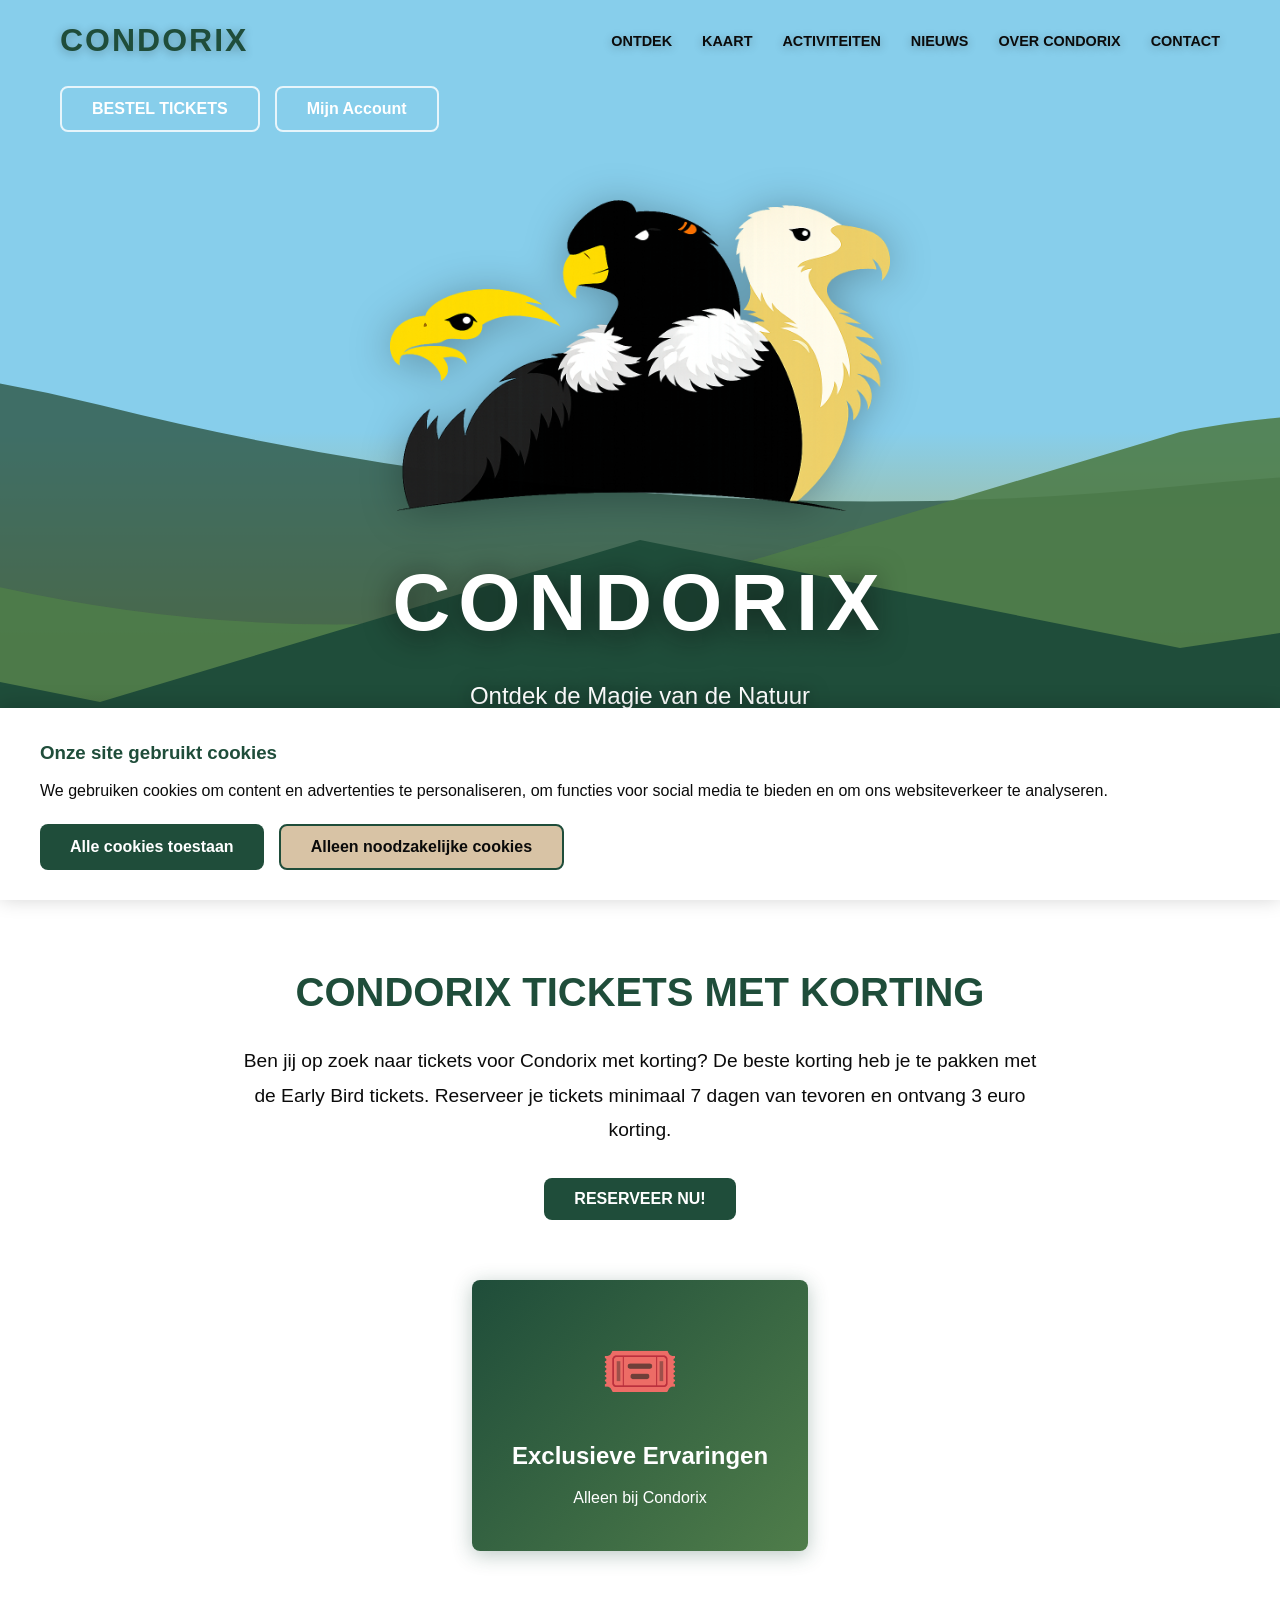
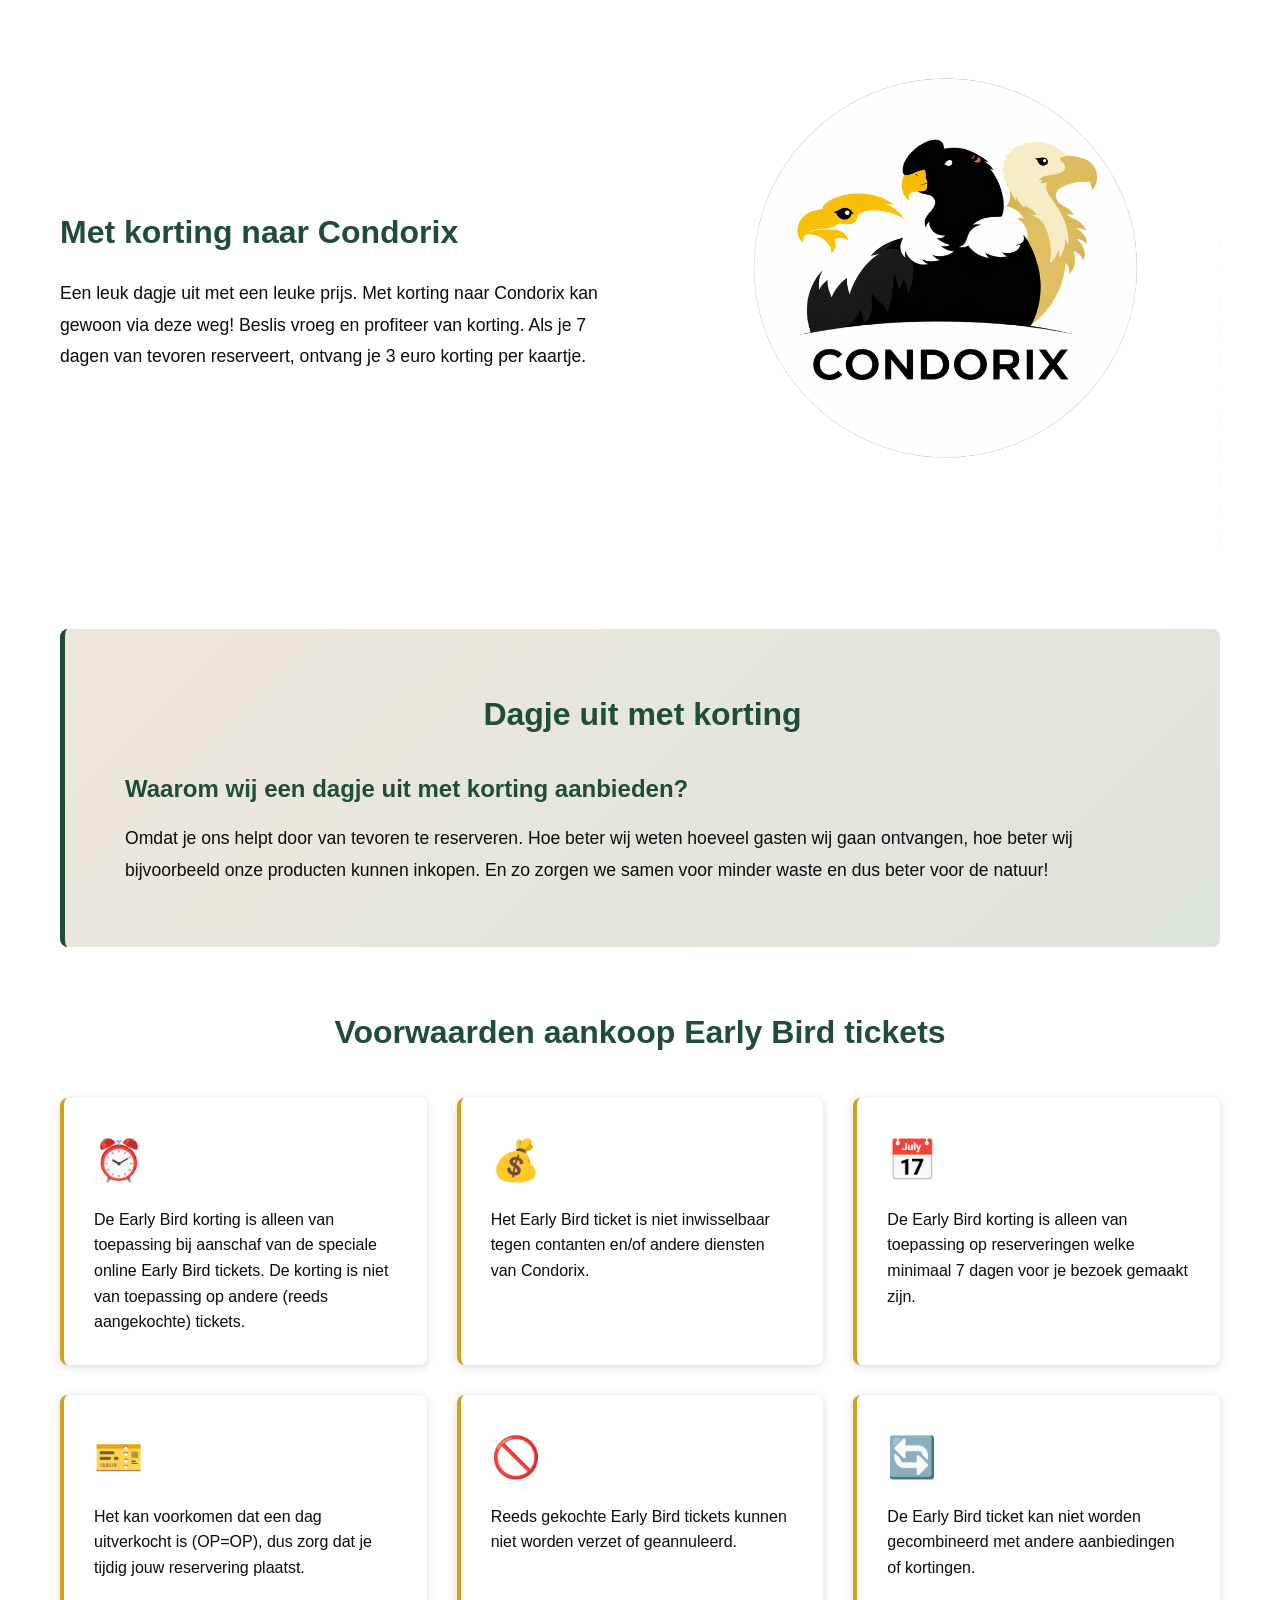
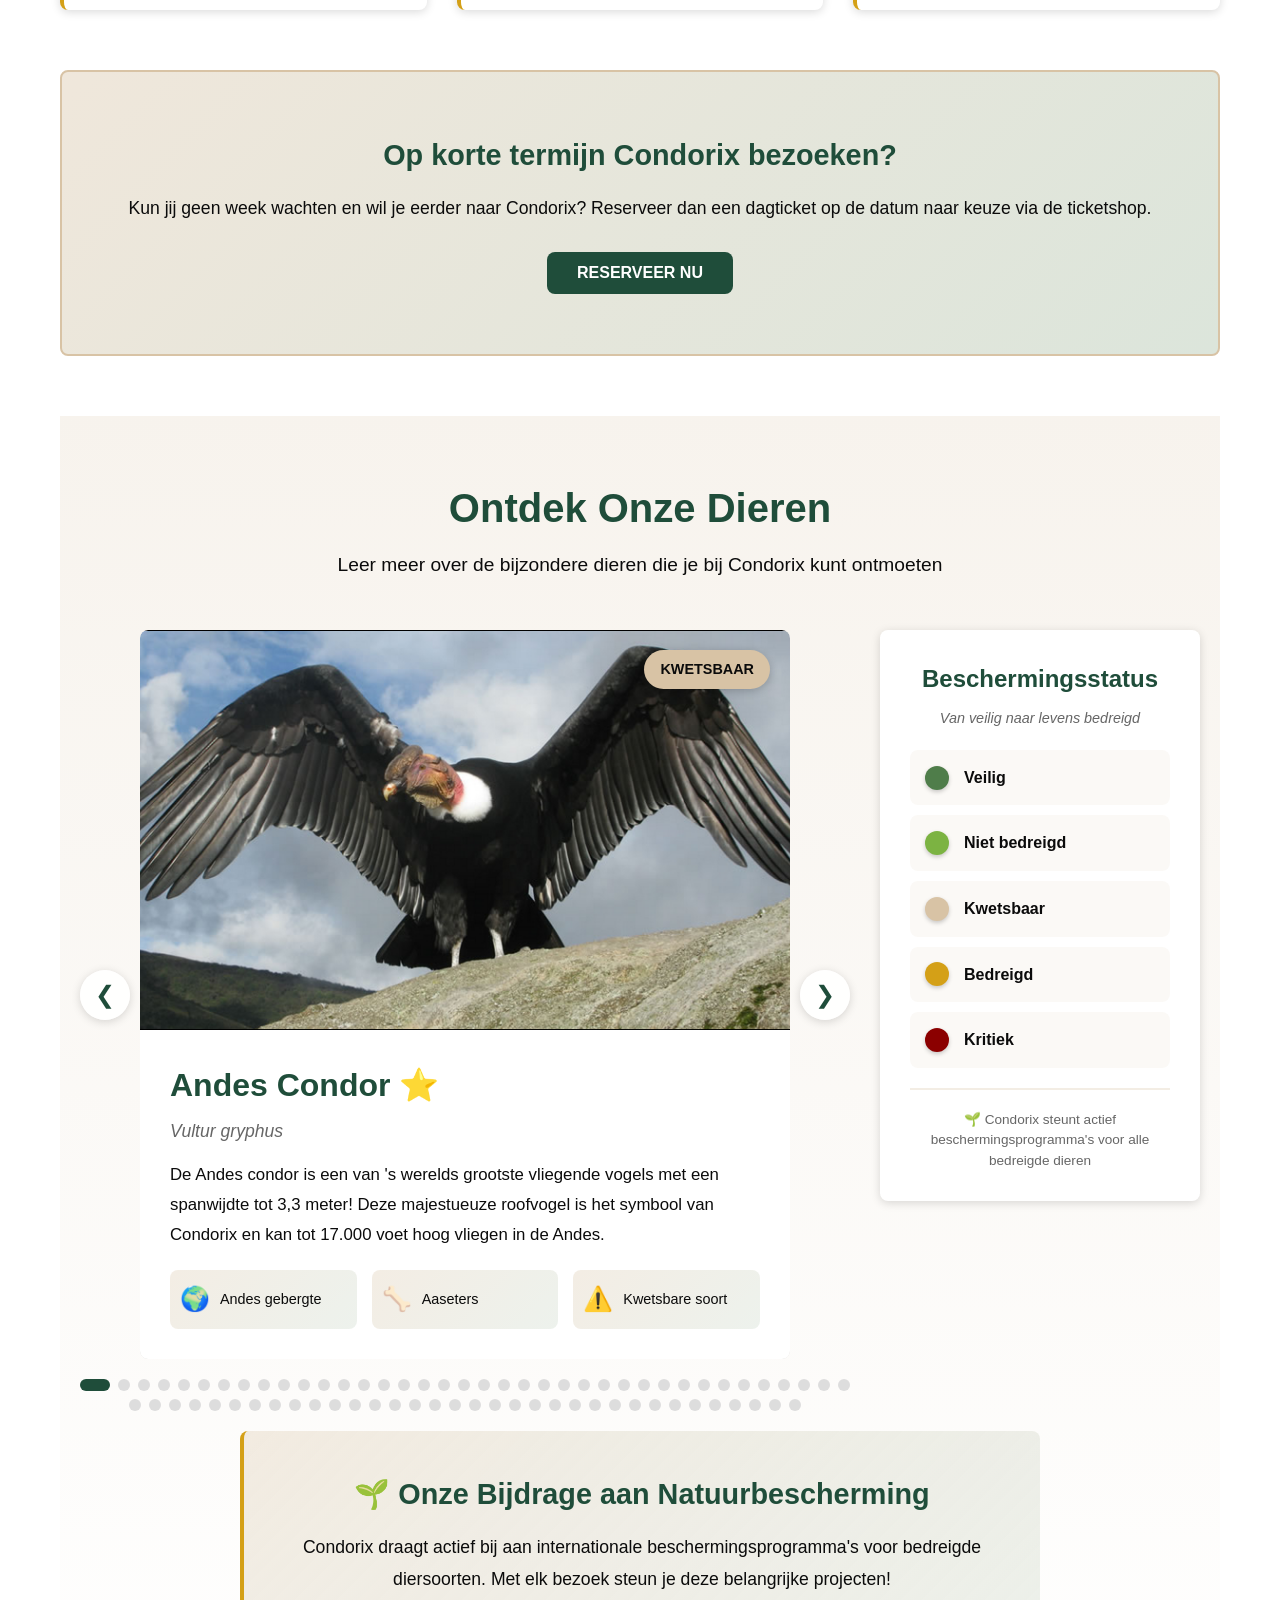
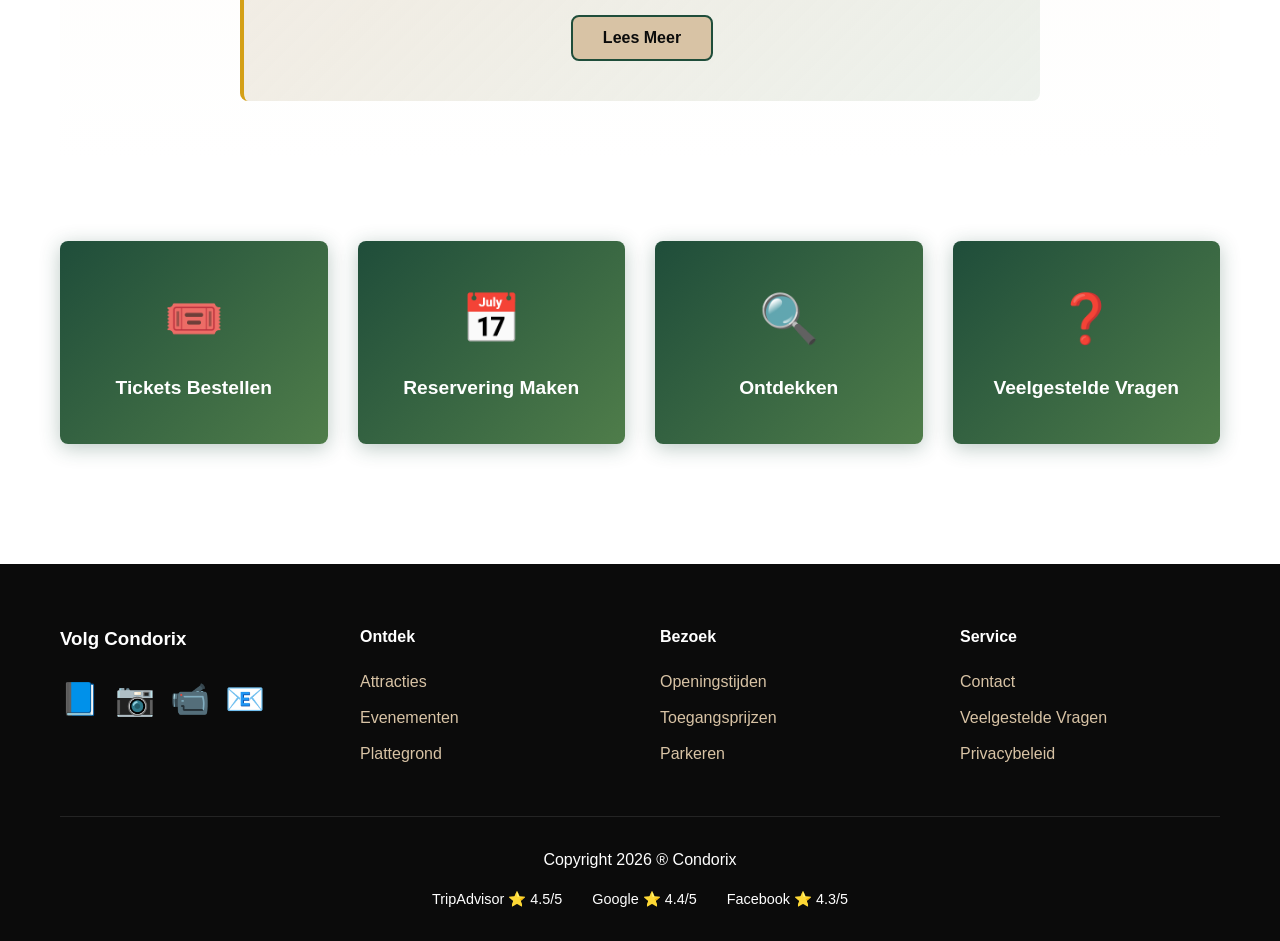
==== index.html @ 76959757 "feat: activiteiten knop met kerst, lego, dierendag en pasen" ====
<!DOCTYPE html>
<html lang="nl">
<head>
    <meta charset="UTF-8">
    <meta name="viewport" content="width=device-width, initial-scale=1.0">
    <meta http-equiv="Cache-Control" content="no-cache, no-store, must-revalidate">
    <meta http-equiv="Pragma" content="no-cache">
    <meta http-equiv="Expires" content="0">
    <title>Condorix - Early Bird Tickets met Korting</title>
    <link rel="icon" type="image/png" href="images/logo.png">
    <link rel="stylesheet" href="styles.css?v=20260320">
</head>
<body>
    <!-- Header -->
    <header class="main-header">
        <div class="container">
            <div class="header-content">
                <div class="logo">
                    <h1>CONDORIX</h1>
                </div>
                <nav class="main-nav">
                    <ul>
                        <li><a href="#" onclick="showSection('ontdek'); return false;">ONTDEK</a></li>
                        <li><a href="#" onclick="showSection('kaart'); return false;">KAART</a></li>
                        <li><a href="#" onclick="showSection('activiteiten'); return false;">ACTIVITEITEN</a></li>
                        <li><a href="#" onclick="showSection('nieuws'); return false;">NIEUWS</a></li>
                        <li><a href="#" onclick="showSection('over'); return false;">OVER CONDORIX</a></li>
                        <li><a href="#" onclick="openContactModal(); return false;">CONTACT</a></li>
                    </ul>
                </nav>
                <div class="header-actions">
                    <button onclick="openTicketModal()" class="btn-tickets">BESTEL TICKETS</button>
                    <button onclick="openAccountModal()" class="btn-account" id="accountButton">Mijn Account</button>
                </div>
            </div>
        </div>
    </header>

    <!-- Parallax Hero Section -->
    <div class="parallax-hero">
        <div class="parallax-layer" id="sky"></div>
        <div class="parallax-layer" id="mountains-back"></div>
        <div class="parallax-layer" id="mountains-mid"></div>
        <div class="parallax-layer" id="mountains-front"></div>
        <div class="parallax-layer" id="trees"></div>
        
        <div class="hero-content">
            <img src="images/logo.png" alt="Condorix Logo" class="hero-logo" id="heroLogo">
            <h1 class="hero-title" id="heroTitle">CONDORIX</h1>
            <p class="hero-subtitle" id="heroSubtitle">Ontdek de Magie van de Natuur</p>
        </div>
    </div>

    <!-- Cookie Melding -->
    <div id="cookieBanner" class="cookie-banner">
        <div class="cookie-content">
            <h3>Onze site gebruikt cookies</h3>
            <p>We gebruiken cookies om content en advertenties te personaliseren, om functies voor social media te bieden en om ons websiteverkeer te analyseren.</p>
            <div class="cookie-buttons">
                <button onclick="acceptAllCookies()" class="btn-primary">Alle cookies toestaan</button>
                <button onclick="acceptNecessaryCookies()" class="btn-secondary">Alleen noodzakelijke cookies</button>
            </div>
        </div>
    </div>

    <!-- Hero Banner -->

    <!-- Main Content -->
    <main class="main-content">
        <div class="container">
            <!-- Introductie -->
            <section class="intro-section">
                <h1>CONDORIX TICKETS MET KORTING</h1>
                <p class="intro-text">Ben jij op zoek naar tickets voor Condorix met korting? De beste korting heb je te pakken met de Early Bird tickets. Reserveer je tickets minimaal 7 dagen van tevoren en ontvang 3 euro korting.</p>
                <button class="btn-cta" onclick="scrollToBooking()">RESERVEER NU!</button>
            </section>

            <!-- USP Badges -->
            <section class="usp-section">
                <div class="usp-badge">
                    <div class="badge-icon">🎟️</div>
                    <h3>Exclusieve Ervaringen</h3>
                    <p>Alleen bij Condorix</p>
                </div>
            </section>

            <!-- Korting Sectie -->
            <section class="discount-section">
                <div class="discount-content">
                    <h2>Met korting naar Condorix</h2>
                    <p>Een leuk dagje uit met een leuke prijs. Met korting naar Condorix kan gewoon via deze weg! Beslis vroeg en profiteer van korting. Als je 7 dagen van tevoren reserveert, ontvang je 3 euro korting per kaartje.</p>
                </div>
                <div class="discount-image">
                    <img src="images/logo mt.png" alt="Condorix Logo">
                </div>
            </section>

            <!-- Waarom Sectie -->
            <section class="why-section">
                <h2>Dagje uit met korting</h2>
                <div class="why-content">
                    <h3>Waarom wij een dagje uit met korting aanbieden?</h3>
                    <p>Omdat je ons helpt door van tevoren te reserveren. Hoe beter wij weten hoeveel gasten wij gaan ontvangen, hoe beter wij bijvoorbeeld onze producten kunnen inkopen. En zo zorgen we samen voor minder waste en dus beter voor de natuur!</p>
                </div>
            </section>

            <!-- Voorwaarden -->
            <section class="conditions-section">
                <h2>Voorwaarden aankoop Early Bird tickets</h2>
                <div class="conditions-grid">
                    <div class="condition-card">
                        <div class="condition-icon">⏰</div>
                        <p>De Early Bird korting is alleen van toepassing bij aanschaf van de speciale online Early Bird tickets. De korting is niet van toepassing op andere (reeds aangekochte) tickets.</p>
                    </div>
                    <div class="condition-card">
                        <div class="condition-icon">💰</div>
                        <p>Het Early Bird ticket is niet inwisselbaar tegen contanten en/of andere diensten van Condorix.</p>
                    </div>
                    <div class="condition-card">
                        <div class="condition-icon">📅</div>
                        <p>De Early Bird korting is alleen van toepassing op reserveringen welke minimaal 7 dagen voor je bezoek gemaakt zijn.</p>
                    </div>
                    <div class="condition-card">
                        <div class="condition-icon">🎫</div>
                        <p>Het kan voorkomen dat een dag uitverkocht is (OP=OP), dus zorg dat je tijdig jouw reservering plaatst.</p>
                    </div>
                    <div class="condition-card">
                        <div class="condition-icon">🚫</div>
                        <p>Reeds gekochte Early Bird tickets kunnen niet worden verzet of geannuleerd.</p>
                    </div>
                    <div class="condition-card">
                        <div class="condition-icon">🔄</div>
                        <p>De Early Bird ticket kan niet worden gecombineerd met andere aanbiedingen of kortingen.</p>
                    </div>
                </div>
            </section>

            <!-- Alternatief -->
            <section class="alternative-section">
                <h3>Op korte termijn Condorix bezoeken?</h3>
                <p>Kun jij geen week wachten en wil je eerder naar Condorix? Reserveer dan een dagticket op de datum naar keuze via de ticketshop.</p>
                <button class="btn-cta" onclick="openTicketModal()">RESERVEER NU</button>
            </section>

            <!-- Dieren Sectie -->
            <section id="ontdek" class="animals-section">
                <h2>Ontdek Onze Dieren</h2>
                <p class="section-subtitle">Leer meer over de bijzondere dieren die je bij Condorix kunt ontmoeten</p>
                
                <div class="carousel-and-status-wrapper">
                    <div class="carousel-section">
                        <div class="carousel-container">
                    <button class="carousel-btn prev" onclick="changeSlide(-1)">❮</button>
                    
                    <div class="carousel-wrapper">
                        <div class="carousel-slides">
                            <!-- Dier 1: Andes Condor -->
                            <div class="animal-card active">
                                <div class="animal-image">
                                    <img src="images/andes.png" alt="Andes Condor">
                                    <span class="status-badge vulnerable">Kwetsbaar</span>
                                </div>
                                <div class="animal-info">
                                    <h3>Andes Condor ⭐</h3>
                                    <p class="animal-latin">Vultur gryphus</p>
                                    <p class="animal-description">De Andes condor is een van 's werelds grootste vliegende vogels met een spanwijdte tot 3,3 meter! Deze majestueuze roofvogel is het symbool van Condorix en kan tot 17.000 voet hoog vliegen in de Andes.</p>
                                    <div class="animal-facts">
                                        <div class="fact">
                                            <span class="fact-icon">🌍</span>
                                            <span>Andes gebergte</span>
                                        </div>
                                        <div class="fact">
                                            <span class="fact-icon">🦴</span>
                                            <span>Aaseters</span>
                                        </div>
                                        <div class="fact">
                                            <span class="fact-icon">⚠️</span>
                                            <span>Kwetsbare soort</span>
                                        </div>
                                    </div>
                                </div>
                            </div>
                            
                            <!-- Dier 2: Rode Panda -->
                            <div class="animal-card">
                                <div class="animal-image">
                                    <img src="images/rood.jpg" alt="Rode Panda">
                                    <span class="status-badge endangered">Bedreigd</span>
                                </div>
                                <div class="animal-info">
                                    <h3>Rode Panda</h3>
                                    <p class="animal-latin">Ailurus fulgens</p>
                                    <p class="animal-description">De rode panda is een klein zoogdier dat voorkomt in de oostelijke Himalaya en zuidwestelijk China. Ze zijn uitstekende klimmers en leven voornamelijk in bomen.</p>
                                    <div class="animal-facts">
                                        <div class="fact">
                                            <span class="fact-icon">🌍</span>
                                            <span>Himalaya & China</span>
                                        </div>
                                        <div class="fact">
                                            <span class="fact-icon">🍃</span>
                                            <span>Bamboe eter</span>
                                        </div>
                                        <div class="fact">
                                            <span class="fact-icon">⚡</span>
                                            <span>Bedreigde soort</span>
                                        </div>
                                    </div>
                                </div>
                            </div>
                            
                            <!-- Dier 3: Bengaalse Tijger -->
                            <div class="animal-card">
                                <div class="animal-image">
                                    <img src="images/tijg.jpg" alt="Bengaalse Tijger">
                                    <span class="status-badge endangered">Bedreigd</span>
                                </div>
                                <div class="animal-info">
                                    <h3>Bengaalse Tijger</h3>
                                    <p class="animal-latin">Panthera tigris tigris</p>
                                    <p class="animal-description">De Bengaalse tijger is de meest voorkomende tijgersoort. Deze majestueuze roofdieren kunnen tot 3 meter lang worden en wegen tot 250 kg.</p>
                                    <div class="animal-facts">
                                        <div class="fact">
                                            <span class="fact-icon">🌍</span>
                                            <span>India & Bangladesh</span>
                                        </div>
                                        <div class="fact">
                                            <span class="fact-icon">🥩</span>
                                            <span>Carnivoor</span>
                                        </div>
                                        <div class="fact">
                                            <span class="fact-icon">⚡</span>
                                            <span>Bedreigde soort</span>
                                        </div>
                                    </div>
                                </div>
                            </div>
                            
                            <!-- Dier 4: Afrikaanse Olifant -->
                            <div class="animal-card">
                                <div class="animal-image">
                                    <img src="https://images.unsplash.com/photo-1564760055775-d63b17a55c44?w=600&h=400&fit=crop" alt="Afrikaanse Olifant">
                                    <span class="status-badge vulnerable">Kwetsbaar</span>
                                </div>
                                <div class="animal-info">
                                    <h3>Afrikaanse Olifant</h3>
                                    <p class="animal-latin">Loxodonta africana</p>
                                    <p class="animal-description">De Afrikaanse olifant is het grootste landdier ter wereld. Deze intelligente dieren leven in sociale groepen en kunnen tot 70 jaar oud worden.</p>
                                    <div class="animal-facts">
                                        <div class="fact">
                                            <span class="fact-icon">🌍</span>
                                            <span>Sub-Sahara Afrika</span>
                                        </div>
                                        <div class="fact">
                                            <span class="fact-icon">🌿</span>
                                            <span>Herbivoor</span>
                                        </div>
                                        <div class="fact">
                                            <span class="fact-icon">⚠️</span>
                                            <span>Kwetsbare soort</span>
                                        </div>
                                    </div>
                                </div>
                            </div>
                            
                            <!-- Dier 5: Poolvos -->
                            <div class="animal-card">
                                <div class="animal-image">
                                    <img src="images/poolvos.jpg" alt="Poolvos">
                                    <span class="status-badge safe">Veilig</span>
                                </div>
                                <div class="animal-info">
                                    <h3>Poolvos</h3>
                                    <p class="animal-latin">Vulpes lagopus</p>
                                    <p class="animal-description">De poolvos is perfect aangepast aan het leven in extreme kou. Hun dikke vacht verandert van kleur met de seizoenen: bruin in de zomer, wit in de winter.</p>
                                    <div class="animal-facts">
                                        <div class="fact">
                                            <span class="fact-icon">🌍</span>
                                            <span>Arctische gebieden</span>
                                        </div>
                                        <div class="fact">
                                            <span class="fact-icon">🦅</span>
                                            <span>Omnivoor</span>
                                        </div>
                                        <div class="fact">
                                            <span class="fact-icon">✅</span>
                                            <span>Stabiele populatie</span>
                                        </div>
                                    </div>
                                </div>
                            </div>
                            
                            <!-- Dier 6: Zeeschildpad -->
                            <div class="animal-card">
                                <div class="animal-image">
                                    <img src="images/karet.jpg" alt="Zeeschildpad">
                                    <span class="status-badge critical">Kritiek</span>
                                </div>
                                <div class="animal-info">
                                    <h3>Karetschildpad</h3>
                                    <p class="animal-latin">Eretmochelys imbricata</p>
                                    <p class="animal-description">Deze prachtige zeeschildpad staat bekend om zijn gekleurde schild. Ze kunnen tot 50 jaar oud worden en zwemmen duizenden kilometers door de oceanen.</p>
                                    <div class="animal-facts">
                                        <div class="fact">
                                            <span class="fact-icon">🌍</span>
                                            <span>Tropische oceanen</span>
                                        </div>
                                        <div class="fact">
                                            <span class="fact-icon">🪸</span>
                                            <span>Koraal & sponsen</span>
                                        </div>
                                        <div class="fact">
                                            <span class="fact-icon">🚨</span>
                                            <span>Kritiek bedreigd</span>
                                        </div>
                                    </div>
                                </div>
                            </div>
                            
                            <!-- Dier 7: Koala -->
                            <div class="animal-card">
                                <div class="animal-image">
                                    <img src="https://images.unsplash.com/photo-1459262838948-3e2de6c1ec80?w=600&h=400&fit=crop" alt="Koala">
                                    <span class="status-badge vulnerable">Kwetsbaar</span>
                                </div>
                                <div class="animal-info">
                                    <h3>Koala</h3>
                                    <p class="animal-latin">Phascolarctos cinereus</p>
                                    <p class="animal-description">Koala's zijn iconische buideldieren uit Australië. Ze slapen tot 20 uur per dag en eten alleen eucalyptusbladeren, wat weinig energie geeft.</p>
                                    <div class="animal-facts">
                                        <div class="fact">
                                            <span class="fact-icon">🌍</span>
                                            <span>Oost-Australië</span>
                                        </div>
                                        <div class="fact">
                                            <span class="fact-icon">🌿</span>
                                            <span>Eucalyptus eter</span>
                                        </div>
                                        <div class="fact">
                                            <span class="fact-icon">⚠️</span>
                                            <span>Kwetsbare soort</span>
                                        </div>
                                    </div>
                                </div>
                            </div>
                            
                            <!-- Dier 8: Amerikaanse Zeearend -->
                            <div class="animal-card">
                                <div class="animal-image">
                                    <img src="images/amerikaanse.jpg" alt="Amerikaanse Zeearend">
                                    <span class="status-badge safe">Veilig</span>
                                </div>
                                <div class="animal-info">
                                    <h3>Amerikaanse Zeearend</h3>
                                    <p class="animal-latin">Haliaeetus leucocephalus</p>
                                    <p class="animal-description">De Amerikaanse zeearend is het nationale symbool van de Verenigde Staten. Deze machtige roofvogel heeft een spanwijdte tot 2,3 meter en jaagt voornamelijk op vis.</p>
                                    <div class="animal-facts">
                                        <div class="fact">
                                            <span class="fact-icon">🌍</span>
                                            <span>Noord-Amerika</span>
                                        </div>
                                        <div class="fact">
                                            <span class="fact-icon">🦅</span>
                                            <span>Spanwijdte 2,3m</span>
                                        </div>
                                        <div class="fact">
                                            <span class="fact-icon">🐟</span>
                                            <span>Visjager</span>
                                        </div>
                                    </div>
                                </div>
                            </div>
                            
                            <!-- Dier 9: Vale Gier -->
                            <div class="animal-card">
                                <div class="animal-image">
                                    <img src="images/vale.jpg" alt="Vale Gier">
                                    <span class="status-badge vulnerable">Kwetsbaar</span>
                                </div>
                                <div class="animal-info">
                                    <h3>Vale Gier</h3>
                                    <p class="animal-latin">Gyps fulvus</p>
                                    <p class="animal-description">De vale gier is een imposante grote gier met een spanwijdte tot 2,8 meter. Deze aasetende vogel speelt een belangrijke rol in het ecosysteem door kadavers op te ruimen.</p>
                                    <div class="animal-facts">
                                        <div class="fact">
                                            <span class="fact-icon">🌍</span>
                                            <span>Zuid-Europa & Azië</span>
                                        </div>
                                        <div class="fact">
                                            <span class="fact-icon">🦅</span>
                                            <span>Spanwijdte 2,8m</span>
                                        </div>
                                        <div class="fact">
                                            <span class="fact-icon">⚠️</span>
                                            <span>Kwetsbare soort</span>
                                        </div>
                                    </div>
                                </div>
                            </div>
                            
                            <!-- Dier 10: Nijlpaard -->
                            <div class="animal-card">
                                <div class="animal-image">
                                    <img src="images/nijlpaard.jpg" alt="Nijlpaard">
                                    <span class="status-badge vulnerable">Kwetsbaar</span>
                                </div>
                                <div class="animal-info">
                                    <h3>Nijlpaard</h3>
                                    <p class="animal-latin">Hippopotamus amphibius</p>
                                    <p class="animal-description">Het nijlpaard is een van de grootste landzoogdieren ter wereld. Overdag verblijven ze in het water en 's nachts gaan ze op zoek naar gras om te eten.</p>
                                    <div class="animal-facts">
                                        <div class="fact">
                                            <span class="fact-icon">🌍</span>
                                            <span>Afrika</span>
                                        </div>
                                        <div class="fact">
                                            <span class="fact-icon">⚖️</span>
                                            <span>Gewicht tot 3000kg</span>
                                        </div>
                                        <div class="fact">
                                            <span class="fact-icon">⚠️</span>
                                            <span>Kwetsbare soort</span>
                                        </div>
                                    </div>
                                </div>
                            </div>
                            
                            <!-- Dier 11: Kleinklauw Otter -->
                            <div class="animal-card">
                                <div class="animal-image">
                                    <img src="images/klein.jpg" alt="Kleinklauw Otter">
                                    <span class="status-badge vulnerable">Kwetsbaar</span>
                                </div>
                                <div class="animal-info">
                                    <h3>Kleinklauw Otter</h3>
                                    <p class="animal-latin">Aonyx cinereus</p>
                                    <p class="animal-description">De kleinste ottersoort ter wereld, bekend om hun speelse gedrag en handige pootjes waarmee ze voedsel vasthouden en eten.</p>
                                    <div class="animal-facts">
                                        <div class="fact">
                                            <span class="fact-icon">🌍</span>
                                            <span>Zuidoost-Azië</span>
                                        </div>
                                        <div class="fact">
                                            <span class="fact-icon">📏</span>
                                            <span>Lengte 45-60cm</span>
                                        </div>
                                        <div class="fact">
                                            <span class="fact-icon">⚠️</span>
                                            <span>Kwetsbare soort</span>
                                        </div>
                                    </div>
                                </div>
                            </div>
                            
                            <!-- Dier 12: Toekan -->
                            <div class="animal-card">
                                <div class="animal-image">
                                    <img src="images/Toekans-3888442939.jpg" alt="Toekan">
                                    <span class="status-badge least-concern">Niet bedreigd</span>
                                </div>
                                <div class="animal-info">
                                    <h3>Toekan</h3>
                                    <p class="animal-latin">Ramphastos toco</p>
                                    <p class="animal-description">De toekan is bekend om zijn enorme, kleurrijke snavel die tot een derde van de totale lichaamslengte kan zijn. Deze vogel leeft in de tropische regenwouden.</p>
                                    <div class="animal-facts">
                                        <div class="fact">
                                            <span class="fact-icon">🌍</span>
                                            <span>Zuid-Amerika</span>
                                        </div>
                                        <div class="fact">
                                            <span class="fact-icon">🦜</span>
                                            <span>Snavel tot 20cm</span>
                                        </div>
                                        <div class="fact">
                                            <span class="fact-icon">✅</span>
                                            <span>Niet bedreigd</span>
                                        </div>
                                    </div>
                                </div>
                            </div>
                            
                            <!-- Dier 13: Pinguïn -->
                            <div class="animal-card">
                                <div class="animal-image">
                                    <img src="images/pinguin.jpg" alt="Pinguïn">
                                    <span class="status-badge near-threatened">Gevoelig</span>
                                </div>
                                <div class="animal-info">
                                    <h3>Humboldtpinguïn</h3>
                                    <p class="animal-latin">Spheniscus humboldti</p>
                                    <p class="animal-description">Deze charmante vogel leeft in kolonies langs de kust van Zuid-Amerika. Pinguïns kunnen niet vliegen maar zijn uitstekende zwemmers.</p>
                                    <div class="animal-facts">
                                        <div class="fact">
                                            <span class="fact-icon">🌍</span>
                                            <span>Zuid-Amerika</span>
                                        </div>
                                        <div class="fact">
                                            <span class="fact-icon">🏊</span>
                                            <span>Zwemsnelheid 35km/u</span>
                                        </div>
                                        <div class="fact">
                                            <span class="fact-icon">⚠️</span>
                                            <span>Gevoelige soort</span>
                                        </div>
                                    </div>
                                </div>
                            </div>
                            
                            <!-- Dier 14: Wasbeer -->
                            <div class="animal-card">
                                <div class="animal-image">
                                    <img src="https://images.unsplash.com/photo-1497752531616-c3afd9760a11?w=600&h=400&fit=crop" alt="Wasbeer">
                                    <span class="status-badge least-concern">Niet bedreigd</span>
                                </div>
                                <div class="animal-info">
                                    <h3>Wasbeer</h3>
                                    <p class="animal-latin">Procyon lotor</p>
                                    <p class="animal-description">De wasbeer is een intelligent en aanpassingsgericht dier, bekend om hun "wasgedrag" waarbij ze hun voedsel in water dompelen voor het eten.</p>
                                    <div class="animal-facts">
                                        <div class="fact">
                                            <span class="fact-icon">🌍</span>
                                            <span>Noord-Amerika</span>
                                        </div>
                                        <div class="fact">
                                            <span class="fact-icon">🧠</span>
                                            <span>Zeer intelligent</span>
                                        </div>
                                        <div class="fact">
                                            <span class="fact-icon">✅</span>
                                            <span>Niet bedreigd</span>
                                        </div>
                                    </div>
                                </div>
                            </div>
                            
                            <!-- Dier 15: Leeuw -->
                            <div class="animal-card">
                                <div class="animal-image">
                                    <img src="https://images.unsplash.com/photo-1546182990-dffeafbe841d?w=600&h=400&fit=crop" alt="Leeuw">
                                    <span class="status-badge vulnerable">Kwetsbaar</span>
                                </div>
                                <div class="animal-info">
                                    <h3>Leeuw</h3>
                                    <p class="animal-latin">Panthera leo</p>
                                    <p class="animal-description">De koning der dieren is het enige katachtige dat in groepen leeft. Leeuwen worden gekenmerkt door de indrukwekkende manen van de mannetjes.</p>
                                    <div class="animal-facts">
                                        <div class="fact">
                                            <span class="fact-icon">🌍</span>
                                            <span>Afrika</span>
                                        </div>
                                        <div class="fact">
                                            <span class="fact-icon">👑</span>
                                            <span>Koning der dieren</span>
                                        </div>
                                        <div class="fact">
                                            <span class="fact-icon">⚠️</span>
                                            <span>Kwetsbare soort</span>
                                        </div>
                                    </div>
                                </div>
                            </div>
                            
                            <!-- Dier 16: Japanse Makaak -->
                            <div class="animal-card">
                                <div class="animal-image">
                                    <img src="https://images.unsplash.com/photo-1540573133985-87b6da6d54a9?w=600&h=400&fit=crop" alt="Japanse Makaak">
                                    <span class="status-badge least-concern">Niet bedreigd</span>
                                </div>
                                <div class="animal-info">
                                    <h3>Japanse Makaak</h3>
                                    <p class="animal-latin">Macaca fuscata</p>
                                    <p class="animal-description">Ook wel sneeuwapen genoemd, deze primaat leeft verder noordelijk dan welke andere aap dan ook. Ze staan bekend om hun ontspannende baden in warme bronnen.</p>
                                    <div class="animal-facts">
                                        <div class="fact">
                                            <span class="fact-icon">🌍</span>
                                            <span>Japan</span>
                                        </div>
                                        <div class="fact">
                                            <span class="fact-icon">♨️</span>
                                            <span>Baden in warmwaterbronnen</span>
                                        </div>
                                        <div class="fact">
                                            <span class="fact-icon">✅</span>
                                            <span>Niet bedreigd</span>
                                        </div>
                                    </div>
                                </div>
                            </div>
                            
                            <!-- Dier 17: Ringstaartmaki -->
                            <div class="animal-card">
                                <div class="animal-image">
                                    <img src="images/ringstaartmaki.jpg" alt="Ringstaartmaki">
                                    <span class="status-badge endangered">Bedreigd</span>
                                </div>
                                <div class="animal-info">
                                    <h3>Ringstaartmaki</h3>
                                    <p class="animal-latin">Lemur catta</p>
                                    <p class="animal-description">De ringstaartmaki is herkenbaar aan zijn opvallende zwart-wit gestreepte staart. Deze sociale primaat leeft in groepen en is alleen te vinden op Madagaskar.</p>
                                    <div class="animal-facts">
                                        <div class="fact">
                                            <span class="fact-icon">🌍</span>
                                            <span>Madagaskar</span>
                                        </div>
                                        <div class="fact">
                                            <span class="fact-icon">👥</span>
                                            <span>Leeft in groepen</span>
                                        </div>
                                        <div class="fact">
                                            <span class="fact-icon">⚠️</span>
                                            <span>Bedreigde soort</span>
                                        </div>
                                    </div>
                                </div>
                            </div>
                            
                            <!-- Dier 18: Goudleeuw Aapje -->
                            <div class="animal-card">
                                <div class="animal-image">
                                    <img src="images/goud.jpg" alt="Goudleeuw Aapje">
                                    <span class="status-badge endangered">Bedreigd</span>
                                </div>
                                <div class="animal-info">
                                    <h3>Goudleeuw Aapje</h3>
                                    <p class="animal-latin">Leontopithecus rosalia</p>
                                    <p class="animal-description">Dit kleine aapje heeft een prachtige goudkleurige vacht die lijkt op een leeuwenmanen. Ze leven in de bedreigde Atlantische regenwouden van Brazilië.</p>
                                    <div class="animal-facts">
                                        <div class="fact">
                                            <span class="fact-icon">🌍</span>
                                            <span>Brazilië</span>
                                        </div>
                                        <div class="fact">
                                            <span class="fact-icon">👶</span>
                                            <span>Lengte 20-25cm</span>
                                        </div>
                                        <div class="fact">
                                            <span class="fact-icon">⚠️</span>
                                            <span>Bedreigde soort</span>
                                        </div>
                                    </div>
                                </div>
                            </div>
                            
                            <!-- Dier 19: Chileense Flamingo -->
                            <div class="animal-card">
                                <div class="animal-image">
                                    <img src="images/flamingo.jpg" alt="Chileense Flamingo">
                                    <span class="status-badge near-threatened">Gevoelig</span>
                                </div>
                                <div class="animal-info">
                                    <h3>Chileense Flamingo</h3>
                                    <p class="animal-latin">Phoenicopterus chilensis</p>
                                    <p class="animal-description">Deze elegante vogel met roze veren leeft in grote groepen bij zoutmeren. Hun kleur komt van de garnalen en algen die ze eten.</p>
                                    <div class="animal-facts">
                                        <div class="fact">
                                            <span class="fact-icon">🌍</span>
                                            <span>Zuid-Amerika</span>
                                        </div>
                                        <div class="fact">
                                            <span class="fact-icon">🦩</span>
                                            <span>Hoogte tot 130cm</span>
                                        </div>
                                        <div class="fact">
                                            <span class="fact-icon">⚠️</span>
                                            <span>Gevoelige soort</span>
                                        </div>
                                    </div>
                                </div>
                            </div>
                            
                            <!-- Dier 20: Rode Ibis -->
                            <div class="animal-card">
                                <div class="animal-image">
                                    <img src="images/ibis.jpg" alt="Rode Ibis">
                                    <span class="status-badge least-concern">Niet bedreigd</span>
                                </div>
                                <div class="animal-info">
                                    <h3>Rode Ibis</h3>
                                    <p class="animal-latin">Eudocimus ruber</p>
                                    <p class="animal-description">Deze spectaculaire vogel heeft felrode veren dankzij de garnalen in hun dieet. Ze nestelen in grote kolonies in mangrovebossen.</p>
                                    <div class="animal-facts">
                                        <div class="fact">
                                            <span class="fact-icon">🌍</span>
                                            <span>Zuid-Amerika</span>
                                        </div>
                                        <div class="fact">
                                            <span class="fact-icon">🔴</span>
                                            <span>Felrode kleur</span>
                                        </div>
                                        <div class="fact">
                                            <span class="fact-icon">✅</span>
                                            <span>Niet bedreigd</span>
                                        </div>
                                    </div>
                                </div>
                            </div>
                            
                            <!-- Dier 21: Chimpansee -->
                            <div class="animal-card">
                                <div class="animal-image">
                                    <img src="images/chi.jpg" alt="Chimpansee">
                                    <span class="status-badge endangered">Bedreigd</span>
                                </div>
                                <div class="animal-info">
                                    <h3>Chimpansee</h3>
                                    <p class="animal-latin">Pan troglodytes</p>
                                    <p class="animal-description">Chimpansees zijn onze naaste levende verwanten en delen 98% van ons DNA. Ze zijn zeer intelligent, kunnen gereedschap gebruiken en hebben complexe sociale structuren.</p>
                                    <div class="animal-facts">
                                        <div class="fact">
                                            <span class="fact-icon">🌍</span>
                                            <span>Midden-Afrika</span>
                                        </div>
                                        <div class="fact">
                                            <span class="fact-icon">🧠</span>
                                            <span>Zeer intelligent</span>
                                        </div>
                                        <div class="fact">
                                            <span class="fact-icon">⚠️</span>
                                            <span>Bedreigde soort</span>
                                        </div>
                                    </div>
                                </div>
                            </div>
                            
                            <!-- Dier 22: Zeehond -->
                            <div class="animal-card">
                                <div class="animal-image">
                                    <img src="images/zeehond.jpg" alt="Zeehond">
                                    <span class="status-badge least-concern">Niet bedreigd</span>
                                </div>
                                <div class="animal-info">
                                    <h3>Zeehond</h3>
                                    <p class="animal-latin">Phoca vitulina</p>
                                    <p class="animal-description">De gewone zeehond is een behendig zwemmer die in kustwateren leeft. Ze kunnen tot 30 minuten duiken en eten vis, schaaldieren en inktvissen.</p>
                                    <div class="animal-facts">
                                        <div class="fact">
                                            <span class="fact-icon">🌍</span>
                                            <span>Noord-Atlantische kust</span>
                                        </div>
                                        <div class="fact">
                                            <span class="fact-icon">🏊</span>
                                            <span>Duikt tot 200m diep</span>
                                        </div>
                                        <div class="fact">
                                            <span class="fact-icon">✅</span>
                                            <span>Niet bedreigd</span>
                                        </div>
                                    </div>
                                </div>
                            </div>
                            
                            <!-- Dier 23: Stokstaartjes -->
                            <div class="animal-card">
                                <div class="animal-image">
                                    <img src="images/stok.jpg" alt="Stokstaartjes">
                                    <span class="status-badge least-concern">Niet bedreigd</span>
                                </div>
                                <div class="animal-info">
                                    <h3>Stokstaartje</h3>
                                    <p class="animal-latin">Suricata suricatta</p>
                                    <p class="animal-description">Deze sociale dieren leven in groepen tot 30 individuen. Bekend om hun kenmerkende rechtopstaande houding waarbij ze de omgeving in de gaten houden.</p>
                                    <div class="animal-facts">
                                        <div class="fact">
                                            <span class="fact-icon">🌍</span>
                                            <span>Zuid-Afrika</span>
                                        </div>
                                        <div class="fact">
                                            <span class="fact-icon">👥</span>
                                            <span>Leeft in grote groepen</span>
                                        </div>
                                        <div class="fact">
                                            <span class="fact-icon">✅</span>
                                            <span>Niet bedreigd</span>
                                        </div>
                                    </div>
                                </div>
                            </div>
                            
                            <!-- Dier 24: Roze Pelikaan -->
                            <div class="animal-card">
                                <div class="animal-image">
                                    <img src="images/roze.jpg" alt="Roze Pelikaan">
                                    <span class="status-badge least-concern" style="color: #ffffff;">Niet bedreigd</span>
                                </div>
                                <div class="animal-info">
                                    <h3>Roze Pelikaan</h3>
                                    <p class="animal-latin">Pelecanus onocrotalus</p>
                                    <p class="animal-description">Een grote watervogel met een kenmerkende keelzak. Ze vissen vaak samen in groepen en kunnen tot 10 liter water in hun keelzak dragen.</p>
                                    <div class="animal-facts">
                                        <div class="fact">
                                            <span class="fact-icon">🌍</span>
                                            <span>Afrika & Europa</span>
                                        </div>
                                        <div class="fact">
                                            <span class="fact-icon">🦅</span>
                                            <span>Spanwijdte 3 meter</span>
                                        </div>
                                        <div class="fact">
                                            <span class="fact-icon">✅</span>
                                            <span>Niet bedreigd</span>
                                        </div>
                                    </div>
                                </div>
                            </div>
                            
                            <!-- Dier 25: Blauwgele Ara -->
                            <div class="animal-card">
                                <div class="animal-image">
                                    <img src="images/ara.jpg" alt="Blauwgele Ara">
                                    <span class="status-badge least-concern" style="color: #ffffff;">Niet bedreigd</span>
                                </div>
                                <div class="animal-info">
                                    <h3>Blauwgele Ara</h3>
                                    <p class="animal-latin">Ara ararauna</p>
                                    <p class="animal-description">Een grote, kleurrijke papegaai met prachtig blauw en geel gevederte. Ze kunnen tot 60 jaar oud worden en zijn bekend om hun luide kreten.</p>
                                    <div class="animal-facts">
                                        <div class="fact">
                                            <span class="fact-icon">🌍</span>
                                            <span>Zuid-Amerika</span>
                                        </div>
                                        <div class="fact">
                                            <span class="fact-icon">🎨</span>
                                            <span>Kleurrijk gevederte</span>
                                        </div>
                                        <div class="fact">
                                            <span class="fact-icon">✅</span>
                                            <span>Niet bedreigd</span>
                                        </div>
                                    </div>
                                </div>
                            </div>
                            
                            <!-- Dier 26: Grasparkiet -->
                            <div class="animal-card">
                                <div class="animal-image">
                                    <img src="images/gras.jpg" alt="Grasparkiet">
                                    <span class="status-badge least-concern">Niet bedreigd</span>
                                </div>
                                <div class="animal-info">
                                    <h3>Grasparkiet</h3>
                                    <p class="animal-latin">Melopsittacus undulatus</p>
                                    <p class="animal-description">Deze kleine, gezellige papegaai is een populair huisdier. In het wild leven ze in grote zwermen in Australië.</p>
                                    <div class="animal-facts">
                                        <div class="fact">
                                            <span class="fact-icon">🌍</span>
                                            <span>Australië</span>
                                        </div>
                                        <div class="fact">
                                            <span class="fact-icon">📏</span>
                                            <span>Lengte 18cm</span>
                                        </div>
                                        <div class="fact">
                                            <span class="fact-icon">✅</span>
                                            <span>Niet bedreigd</span>
                                        </div>
                                    </div>
                                </div>
                            </div>
                            
                            <!-- Dier 27: Valkparkiet -->
                            <div class="animal-card">
                                <div class="animal-image">
                                    <img src="images/valk.jpg" alt="Valkparkiet">
                                    <span class="status-badge least-concern">Niet bedreigd</span>
                                </div>
                                <div class="animal-info">
                                    <h3>Valkparkiet</h3>
                                    <p class="animal-latin">Nymphicus hollandicus</p>
                                    <p class="animal-description">Herkenbaar aan hun opvallende kuif en oranje wangvlekken. Deze vogels zijn sociale dieren die in kleine groepen leven.</p>
                                    <div class="animal-facts">
                                        <div class="fact">
                                            <span class="fact-icon">🌍</span>
                                            <span>Australië</span>
                                        </div>
                                        <div class="fact">
                                            <span class="fact-icon">🎵</span>
                                            <span>Melodieuze fluiter</span>
                                        </div>
                                        <div class="fact">
                                            <span class="fact-icon">✅</span>
                                            <span>Niet bedreigd</span>
                                        </div>
                                    </div>
                                </div>
                            </div>
                            
                            <!-- Dier 28: Bruine Beer -->
                            <div class="animal-card">
                                <div class="animal-image">
                                    <img src="images/beer.jpg" alt="Bruine Beer">
                                    <span class="status-badge least-concern">Niet bedreigd</span>
                                </div>
                                <div class="animal-info">
                                    <h3>Bruine Beer</h3>
                                    <p class="animal-latin">Ursus arctos</p>
                                    <p class="animal-description">Een krachtig roofdier dat over het noordelijk halfrond verspreid leeft. Ze zijn alleseters en kunnen tot 350 kg wegen.</p>
                                    <div class="animal-facts">
                                        <div class="fact">
                                            <span class="fact-icon">🌍</span>
                                            <span>Europa, Azië, N-Amerika</span>
                                        </div>
                                        <div class="fact">
                                            <span class="fact-icon">⚖️</span>
                                            <span>Gewicht tot 350kg</span>
                                        </div>
                                        <div class="fact">
                                            <span class="fact-icon">✅</span>
                                            <span>Niet bedreigd</span>
                                        </div>
                                    </div>
                                </div>
                            </div>
                            
                            <!-- Dier 29: Goudfazant -->
                            <div class="animal-card">
                                <div class="animal-image">
                                    <img src="images/fazant.jpg" alt="Goudfazant">
                                    <span class="status-badge least-concern">Niet bedreigd</span>
                                </div>
                                <div class="animal-info">
                                    <h3>Goudfazant</h3>
                                    <p class="animal-latin">Chrysolophus pictus</p>
                                    <p class="animal-description">Een prachtig gekleurde vogel waarbij het mannetje opvalt door zijn gouden kuif en rode borst. Oorspronkelijk uit China.</p>
                                    <div class="animal-facts">
                                        <div class="fact">
                                            <span class="fact-icon">🌍</span>
                                            <span>China</span>
                                        </div>
                                        <div class="fact">
                                            <span class="fact-icon">🎨</span>
                                            <span>Kleurrijk mannetje</span>
                                        </div>
                                        <div class="fact">
                                            <span class="fact-icon">✅</span>
                                            <span>Niet bedreigd</span>
                                        </div>
                                    </div>
                                </div>
                            </div>
                            
                            <!-- Dier 30: Javaanse Neushoorn -->
                            <div class="animal-card">
                                <div class="animal-image">
                                    <img src="images/neus.jpg" alt="Javaanse Neushoorn">
                                    <span class="status-badge critically-endangered" style="color: #ffffff;">Kritiek bedreigd</span>
                                </div>
                                <div class="animal-info">
                                    <h3>Javaanse Neushoorn</h3>
                                    <p class="animal-latin">Rhinoceros sondaicus</p>
                                    <p class="animal-description">Een van de zeldzaamste grote zoogdieren ter wereld met slechts enkele tientallen exemplaren in het wild. Ze hebben één hoorn en een gevouwen huid.</p>
                                    <div class="animal-facts">
                                        <div class="fact">
                                            <span class="fact-icon">🌍</span>
                                            <span>Java, Indonesië</span>
                                        </div>
                                        <div class="fact">
                                            <span class="fact-icon">🦏</span>
                                            <span>Gewicht 900-2300kg</span>
                                        </div>
                                        <div class="fact">
                                            <span class="fact-icon">🚨</span>
                                            <span>Kritiek bedreigd</span>
                                        </div>
                                    </div>
                                </div>
                            </div>
                            
                            <!-- Dier 31: Berggorilla -->
                            <div class="animal-card">
                                <div class="animal-image">
                                    <img src="images/berg.jpg" alt="Berggorilla">
                                    <span class="status-badge endangered">Bedreigd</span>
                                </div>
                                <div class="animal-info">
                                    <h3>Berggorilla</h3>
                                    <p class="animal-latin">Gorilla beringei beringei</p>
                                    <p class="animal-description">De grootste nog levende primaat, die slechts in de bergwouden van Centraal-Afrika voorkomt. Ze leven in families geleid door een zilverrug.</p>
                                    <div class="animal-facts">
                                        <div class="fact">
                                            <span class="fact-icon">🌍</span>
                                            <span>Centraal-Afrika</span>
                                        </div>
                                        <div class="fact">
                                            <span class="fact-icon">⚖️</span>
                                            <span>Gewicht tot 200kg</span>
                                        </div>
                                        <div class="fact">
                                            <span class="fact-icon">⚠️</span>
                                            <span>Bedreigde soort</span>
                                        </div>
                                    </div>
                                </div>
                            </div>
                            
                            <!-- Dier 32: Schubdier -->
                            <div class="animal-card">
                                <div class="animal-image">
                                    <img src="images/schubdier.jpg" alt="Schubdier">
                                    <span class="status-badge critically-endangered" style="color: #ffffff;">Kritiek bedreigd</span>
                                </div>
                                <div class="animal-info">
                                    <h3>Schubdier</h3>
                                    <p class="animal-latin">Manis</p>
                                    <p class="animal-description">Het meest illegaal verhandelde zoogdier ter wereld. Bedekt met keratineschubben en rolt zich op tot een bal bij gevaar.</p>
                                    <div class="animal-facts">
                                        <div class="fact">
                                            <span class="fact-icon">🌍</span>
                                            <span>Azië & Afrika</span>
                                        </div>
                                        <div class="fact">
                                            <span class="fact-icon">🛡️</span>
                                            <span>Schubben als pantser</span>
                                        </div>
                                        <div class="fact">
                                            <span class="fact-icon">🚨</span>
                                            <span>Kritiek bedreigd</span>
                                        </div>
                                    </div>
                                </div>
                            </div>
                            
                            <!-- Dier 33: Zebra -->
                            <div class="animal-card">
                                <div class="animal-image">
                                    <img src="images/zebra.jpg" alt="Zebra">
                                    <span class="status-badge near-threatened">Gevoelig</span>
                                </div>
                                <div class="animal-info">
                                    <h3>Zebra</h3>
                                    <p class="animal-latin">Equus quagga</p>
                                    <p class="animal-description">Bekend om hun unieke zwart-witte strepenpatroon. Elke zebra heeft een uniek strepenpatroon, net als een vingerafdruk.</p>
                                    <div class="animal-facts">
                                        <div class="fact">
                                            <span class="fact-icon">🌍</span>
                                            <span>Afrika</span>
                                        </div>
                                        <div class="fact">
                                            <span class="fact-icon">🎨</span>
                                            <span>Uniek strepenpatroon</span>
                                        </div>
                                        <div class="fact">
                                            <span class="fact-icon">⚠️</span>
                                            <span>Gevoelige soort</span>
                                        </div>
                                    </div>
                                </div>
                            </div>
                            
                            <!-- Dier 34: Giraf -->
                            <div class="animal-card">
                                <div class="animal-image">
                                    <img src="images/giraf.jpg" alt="Giraf">
                                    <span class="status-badge vulnerable">Kwetsbaar</span>
                                </div>
                                <div class="animal-info">
                                    <h3>Giraf</h3>
                                    <p class="animal-latin">Giraffa camelopardalis</p>
                                    <p class="animal-description">Het langste landdier ter wereld met een nek van 2 meter lang. Ze kunnen bladeren eten die voor andere dieren onbereikbaar zijn.</p>
                                    <div class="animal-facts">
                                        <div class="fact">
                                            <span class="fact-icon">🌍</span>
                                            <span>Afrika</span>
                                        </div>
                                        <div class="fact">
                                            <span class="fact-icon">📏</span>
                                            <span>Hoogte tot 5,5 meter</span>
                                        </div>
                                        <div class="fact">
                                            <span class="fact-icon">⚠️</span>
                                            <span>Kwetsbare soort</span>
                                        </div>
                                    </div>
                                </div>
                            </div>
                            
                            <!-- Dier 35: Antilope -->
                            <div class="animal-card">
                                <div class="animal-image">
                                    <img src="images/an.jpg" alt="Antilope">
                                    <span class="status-badge least-concern">Niet bedreigd</span>
                                </div>
                                <div class="animal-info">
                                    <h3>Springbok Antilope</h3>
                                    <p class="animal-latin">Antidorcas marsupialis</p>
                                    <p class="animal-description">Deze snelle loper kan sprongen maken tot 4 meter hoog. Ze leven in kuddes op de Afrikaanse savanne.</p>
                                    <div class="animal-facts">
                                        <div class="fact">
                                            <span class="fact-icon">🌍</span>
                                            <span>Zuid-Afrika</span>
                                        </div>
                                        <div class="fact">
                                            <span class="fact-icon">🏃</span>
                                            <span>Snelheid 88 km/u</span>
                                        </div>
                                        <div class="fact">
                                            <span class="fact-icon">✅</span>
                                            <span>Niet bedreigd</span>
                                        </div>
                                    </div>
                                </div>
                            </div>
                            
                            <!-- Dier 36: Kangoeroe -->
                            <div class="animal-card">
                                <div class="animal-image">
                                    <img src="images/kangoeroe.jpg" alt="Kangoeroe">
                                    <span class="status-badge least-concern" style="color: #ffffff;">Niet bedreigd</span>
                                </div>
                                <div class="animal-info">
                                    <h3>Rode Kangoeroe</h3>
                                    <p class="animal-latin">Macropus rufus</p>
                                    <p class="animal-description">Het grootste buideldier ter wereld. Ze kunnen met één sprong 9 meter ver en 3 meter hoog springen.</p>
                                    <div class="animal-facts">
                                        <div class="fact">
                                            <span class="fact-icon">🌍</span>
                                            <span>Australië</span>
                                        </div>
                                        <div class="fact">
                                            <span class="fact-icon">🦘</span>
                                            <span>Springt tot 9 meter</span>
                                        </div>
                                        <div class="fact">
                                            <span class="fact-icon">✅</span>
                                            <span>Niet bedreigd</span>
                                        </div>
                                    </div>
                                </div>
                            </div>
                            
                            <!-- Dier 37: Axolotl -->
                            <div class="animal-card">
                                <div class="animal-image">
                                    <img src="images/ax.jpg" alt="Axolotl">
                                    <span class="status-badge critically-endangered">Kritiek bedreigd</span>
                                </div>
                                <div class="animal-info">
                                    <h3>Axolotl</h3>
                                    <p class="animal-latin">Ambystoma mexicanum</p>
                                    <p class="animal-description">Een unieke salamander die zijn hele leven in larvenstadium blijft. Ze kunnen verloren lichaamsdelen regenereren, inclusief delen van het brein.</p>
                                    <div class="animal-facts">
                                        <div class="fact">
                                            <span class="fact-icon">🌍</span>
                                            <span>Mexico</span>
                                        </div>
                                        <div class="fact">
                                            <span class="fact-icon">🔄</span>
                                            <span>Kan regenereren</span>
                                        </div>
                                        <div class="fact">
                                            <span class="fact-icon">🚨</span>
                                            <span>Kritiek bedreigd</span>
                                        </div>
                                    </div>
                                </div>
                            </div>
                            
                            <!-- Dier 38: IJsbeer -->
                            <div class="animal-card">
                                <div class="animal-image">
                                    <img src="https://images.unsplash.com/photo-1589656966895-2f33e7653819?w=600&h=400&fit=crop" alt="IJsbeer">
                                    <span class="status-badge vulnerable">Kwetsbaar</span>
                                </div>
                                <div class="animal-info">
                                    <h3>IJsbeer</h3>
                                    <p class="animal-latin">Ursus maritimus</p>
                                    <p class="animal-description">Het grootste landroofdier ter wereld. IJsberen zijn afhankelijk van zee-ijs om te jagen op zeehonden en worden bedreigd door klimaatverandering.</p>
                                    <div class="animal-facts">
                                        <div class="fact">
                                            <span class="fact-icon">🌍</span>
                                            <span>Arctisch gebied</span>
                                        </div>
                                        <div class="fact">
                                            <span class="fact-icon">⚖️</span>
                                            <span>Gewicht tot 800kg</span>
                                        </div>
                                        <div class="fact">
                                            <span class="fact-icon">⚠️</span>
                                            <span>Kwetsbare soort</span>
                                        </div>
                                    </div>
                                </div>
                            </div>
                            
                            <!-- Dier 39: Jaarvogel -->
                            <div class="animal-card">
                                <div class="animal-image">
                                    <img src="images/jaar.jpg" alt="Jaarvogel">
                                    <span class="status-badge least-concern">Niet bedreigd</span>
                                </div>
                                <div class="animal-info">
                                    <h3>Jaarvogel</h3>
                                    <p class="animal-latin">Oriolus oriolus</p>
                                    <p class="animal-description">Een trekvogel met opvallend gele en zwarte veren bij het mannetje. Ze bouwen hangend bekervorming nesten in bomen.</p>
                                    <div class="animal-facts">
                                        <div class="fact">
                                            <span class="fact-icon">🌍</span>
                                            <span>Europa & Azië</span>
                                        </div>
                                        <div class="fact">
                                            <span class="fact-icon">🎵</span>
                                            <span>Fluitende zang</span>
                                        </div>
                                        <div class="fact">
                                            <span class="fact-icon">✅</span>
                                            <span>Niet bedreigd</span>
                                        </div>
                                    </div>
                                </div>
                            </div>
                            
                            <!-- Dier 41: Okapi -->
                            <div class="animal-card">
                                <div class="animal-image">
                                    <img src="images/okapi.jpg" alt="Okapi">
                                    <span class="status-badge endangered">Bedreigd</span>
                                </div>
                                <div class="animal-info">
                                    <h3>Okapi</h3>
                                    <p class="animal-latin">Okapia johnstoni</p>
                                    <p class="animal-description">Lijkt op een kruising tussen zebra en giraf, maar is nauw verwant aan de giraf. Leeft alleen in de regenwouden van Congo.</p>
                                    <div class="animal-facts">
                                        <div class="fact">
                                            <span class="fact-icon">🌍</span>
                                            <span>Congo</span>
                                        </div>
                                        <div class="fact">
                                            <span class="fact-icon">👅</span>
                                            <span>Tong van 45cm</span>
                                        </div>
                                        <div class="fact">
                                            <span class="fact-icon">⚠️</span>
                                            <span>Bedreigde soort</span>
                                        </div>
                                    </div>
                                </div>
                            </div>
                            
                            <!-- Dier 42: Leguaan -->
                            <div class="animal-card">
                                <div class="animal-image">
                                    <img src="images/groene.jpg" alt="Leguaan">
                                    <span class="status-badge least-concern" style="color: #ffffff;">Niet bedreigd</span>
                                </div>
                                <div class="animal-info">
                                    <h3>Groene Leguaan</h3>
                                    <p class="animal-latin">Iguana iguana</p>
                                    <p class="animal-description">Een grote hagedis die uitstekend kan klimmen en zwemmen. Ze zijn herbivoor en kunnen tot 2 meter lang worden.</p>
                                    <div class="animal-facts">
                                        <div class="fact">
                                            <span class="fact-icon">🌍</span>
                                            <span>Midden & Zuid-Amerika</span>
                                        </div>
                                        <div class="fact">
                                            <span class="fact-icon">📏</span>
                                            <span>Lengte tot 2 meter</span>
                                        </div>
                                        <div class="fact">
                                            <span class="fact-icon">✅</span>
                                            <span>Niet bedreigd</span>
                                        </div>
                                    </div>
                                </div>
                            </div>
                            
                            <!-- Dier 43: Vlinder -->
                            <div class="animal-card">
                                <div class="animal-image">
                                    <img src="images/monarch.jpg" alt="Vlinder">
                                    <span class="status-badge least-concern">Niet bedreigd</span>
                                </div>
                                <div class="animal-info">
                                    <h3>Monarchvlinder</h3>
                                    <p class="animal-latin">Danaus plexippus</p>
                                    <p class="animal-description">Bekend om hun spectaculaire jaarlijkse migratie van duizenden kilometers. Hun oranje en zwarte kleuren waarschuwen roofdieren dat ze giftig zijn.</p>
                                    <div class="animal-facts">
                                        <div class="fact">
                                            <span class="fact-icon">🌍</span>
                                            <span>Noord-Amerika</span>
                                        </div>
                                        <div class="fact">
                                            <span class="fact-icon">✈️</span>
                                            <span>Migreert 4000km</span>
                                        </div>
                                        <div class="fact">
                                            <span class="fact-icon">✅</span>
                                            <span>Niet bedreigd</span>
                                        </div>
                                    </div>
                                </div>
                            </div>
                            
                            <!-- Dier 44: Violet Bidsprinkhaan -->
                            <div class="animal-card">
                                <div class="animal-image">
                                    <img src="images/violet.jpg" alt="Violet Bidsprinkhaan">
                                    <span class="status-badge least-concern">Niet bedreigd</span>
                                </div>
                                <div class="animal-info">
                                    <h3>Violet Bidsprinkhaan</h3>
                                    <p class="animal-latin">Empusa fasciata</p>
                                    <p class="animal-description">Een prachtig insect met opvallende paarse kleuren. Ze hebben een karakteristieke bidhouding en jagen op andere insecten.</p>
                                    <div class="animal-facts">
                                        <div class="fact">
                                            <span class="fact-icon">🌍</span>
                                            <span>Zuid-Europa</span>
                                        </div>
                                        <div class="fact">
                                            <span class="fact-icon">🎨</span>
                                            <span>Violet gekleurd</span>
                                        </div>
                                        <div class="fact">
                                            <span class="fact-icon">✅</span>
                                            <span>Niet bedreigd</span>
                                        </div>
                                    </div>
                                </div>
                            </div>
                            
                            <!-- Dier 45: Landschildpad -->
                            <div class="animal-card">
                                <div class="animal-image">
                                    <img src="images/reus.jpg" alt="Landschildpad">
                                    <span class="status-badge vulnerable">Kwetsbaar</span>
                                </div>
                                <div class="animal-info">
                                    <h3>Reuzenschildpad</h3>
                                    <p class="animal-latin">Aldabrachelys gigantea</p>
                                    <p class="animal-description">Een van de langstlevende dieren ter wereld, ze kunnen meer dan 100 jaar oud worden. Deze enorme schildpadden kunnen tot 250 kg wegen.</p>
                                    <div class="animal-facts">
                                        <div class="fact">
                                            <span class="fact-icon">🌍</span>
                                            <span>Seychellen</span>
                                        </div>
                                        <div class="fact">
                                            <span class="fact-icon">⚖️</span>
                                            <span>Gewicht tot 250kg</span>
                                        </div>
                                        <div class="fact">
                                            <span class="fact-icon">⚠️</span>
                                            <span>Kwetsbare soort</span>
                                        </div>
                                    </div>
                                </div>
                            </div>
                            
                            <!-- Dier 46: Capibara -->
                            <div class="animal-card">
                                <div class="animal-image">
                                    <img src="images/cap.jpg" alt="Capibara">
                                    <span class="status-badge least-concern">Niet bedreigd</span>
                                </div>
                                <div class="animal-info">
                                    <h3>Capibara</h3>
                                    <p class="animal-latin">Hydrochoerus hydrochaeris</p>
                                    <p class="animal-description">Het grootste knaagdier ter wereld. Deze sociale dieren leven in groepen nabij water en zijn uitstekende zwemmers.</p>
                                    <div class="animal-facts">
                                        <div class="fact">
                                            <span class="fact-icon">🌍</span>
                                            <span>Zuid-Amerika</span>
                                        </div>
                                        <div class="fact">
                                            <span class="fact-icon">⚖️</span>
                                            <span>Gewicht tot 66kg</span>
                                        </div>
                                        <div class="fact">
                                            <span class="fact-icon">✅</span>
                                            <span>Niet bedreigd</span>
                                        </div>
                                    </div>
                                </div>
                            </div>
                            
                            <!-- Dier 47: Wrattenzwijn -->
                            <div class="animal-card">
                                <div class="animal-image">
                                    <img src="images/wrat.jpg" alt="Wrattenzwijn">
                                    <span class="status-badge least-concern">Niet bedreigd</span>
                                </div>
                                <div class="animal-info">
                                    <h3>Wrattenzwijn</h3>
                                    <p class="animal-latin">Phacochoerus africanus</p>
                                    <p class="animal-description">Herkenbaar aan de grote wratachtige uitsteeksels op hun kop. Bij gevaar rennen ze weg met hun staart rechtop als een antenne.</p>
                                    <div class="animal-facts">
                                        <div class="fact">
                                            <span class="fact-icon">🌍</span>
                                            <span>Afrika</span>
                                        </div>
                                        <div class="fact">
                                            <span class="fact-icon">🏃</span>
                                            <span>Snelheid 48 km/u</span>
                                        </div>
                                        <div class="fact">
                                            <span class="fact-icon">✅</span>
                                            <span>Niet bedreigd</span>
                                        </div>
                                    </div>
                                </div>
                            </div>
                            
                            <!-- Dier 48: Vleerhond -->
                            <div class="animal-card">
                                <div class="animal-image">
                                    <img src="images/vleerhond.jpg" alt="Vleerhond">
                                    <span class="status-badge least-concern">Niet bedreigd</span>
                                </div>
                                <div class="animal-info">
                                    <h3>Vleerhond</h3>
                                    <p class="animal-latin">Pteropus</p>
                                    <p class="animal-description">Grote vleermuizen met een vosachtig gezicht. Ze eten voornamelijk fruit en spelen een belangrijke rol bij de bestuiving en zaadverspreiding.</p>
                                    <div class="animal-facts">
                                        <div class="fact">
                                            <span class="fact-icon">🌍</span>
                                            <span>Zuidoost-Azië</span>
                                        </div>
                                        <div class="fact">
                                            <span class="fact-icon">🦇</span>
                                            <span>Spanwijdte 1,5 meter</span>
                                        </div>
                                        <div class="fact">
                                            <span class="fact-icon">✅</span>
                                            <span>Niet bedreigd</span>
                                        </div>
                                    </div>
                                </div>
                            </div>
                            
                            <!-- Dier 49: Tapir -->
                            <div class="animal-card">
                                <div class="animal-image">
                                    <img src="images/tapir.jpg" alt="Tapir">
                                    <span class="status-badge endangered">Bedreigd</span>
                                </div>
                                <div class="animal-info">
                                    <h3>Tapir</h3>
                                    <p class="animal-latin">Tapirus terrestris</p>
                                    <p class="animal-description">Een prehistorisch uitziend dier met een grijpbare slurf. Ze zijn nauw verwant aan paarden en neushoorns en spelen een belangrijke rol in het verspreiden van zaden.</p>
                                    <div class="animal-facts">
                                        <div class="fact">
                                            <span class="fact-icon">🌍</span>
                                            <span>Zuid-Amerika</span>
                                        </div>
                                        <div class="fact">
                                            <span class="fact-icon">⚖️</span>
                                            <span>Gewicht tot 300kg</span>
                                        </div>
                                        <div class="fact">
                                            <span class="fact-icon">⚠️</span>
                                            <span>Bedreigde soort</span>
                                        </div>
                                    </div>
                                </div>
                            </div>
                            
                            <!-- Dier 50: Uil -->
                            <div class="animal-card">
                                <div class="animal-image">
                                    <img src="images/kerk.jpg" alt="Uil">
                                    <span class="status-badge least-concern" style="color: #ffffff;">Niet bedreigd</span>
                                </div>
                                <div class="animal-info">
                                    <h3>Kerkuil</h3>
                                    <p class="animal-latin">Tyto alba</p>
                                    <p class="animal-description">Een nachtelijke roofvogel met uitzonderlijk gehoor. Hun hartvormige gezichtsschijf helpt geluid naar hun oren te leiden.</p>
                                    <div class="animal-facts">
                                        <div class="fact">
                                            <span class="fact-icon">🌍</span>
                                            <span>Wereldwijd</span>
                                        </div>
                                        <div class="fact">
                                            <span class="fact-icon">👂</span>
                                            <span>Extreem goed gehoor</span>
                                        </div>
                                        <div class="fact">
                                            <span class="fact-icon">✅</span>
                                            <span>Niet bedreigd</span>
                                        </div>
                                    </div>
                                </div>
                            </div>
                            
                            <!-- Dier 51: Aal -->
                            <div class="animal-card">
                                <div class="animal-image">
                                    <img src="images/aal.jpg" alt="Aal">
                                    <span class="status-badge critically-endangered">Kritiek bedreigd</span>
                                </div>
                                <div class="animal-info">
                                    <h3>Europese Aal</h3>
                                    <p class="animal-latin">Anguilla anguilla</p>
                                    <p class="animal-description">Deze vis maakt een ongelooflijke migratie van Europa naar de Sargassozee om te paaien. Hun populatie is dramatisch gedaald.</p>
                                    <div class="animal-facts">
                                        <div class="fact">
                                            <span class="fact-icon">🌍</span>
                                            <span>Europa & Atlantische Oceaan</span>
                                        </div>
                                        <div class="fact">
                                            <span class="fact-icon">✈️</span>
                                            <span>Migreert 5000km</span>
                                        </div>
                                        <div class="fact">
                                            <span class="fact-icon">🚨</span>
                                            <span>Kritiek bedreigd</span>
                                        </div>
                                    </div>
                                </div>
                            </div>
                            
                            <!-- Dier 52: Kwal -->
                            <div class="animal-card">
                                <div class="animal-image">
                                    <img src="images/kompas.jpg" alt="Kwal">
                                    <span class="status-badge least-concern">Niet bedreigd</span>
                                </div>
                                <div class="animal-info">
                                    <h3>Kompasskwal</h3>
                                    <p class="animal-latin">Chrysaora hysoscella</p>
                                    <p class="animal-description">Een prachtige kwal met 24 tentakels en een kompasachtig patroon op de koepel. Ze zweven door de oceaan en vangen plankton.</p>
                                    <div class="animal-facts">
                                        <div class="fact">
                                            <span class="fact-icon">🌍</span>
                                            <span>Europese kustwateren</span>
                                        </div>
                                        <div class="fact">
                                            <span class="fact-icon">📏</span>
                                            <span>Diameter tot 30cm</span>
                                        </div>
                                        <div class="fact">
                                            <span class="fact-icon">✅</span>
                                            <span>Niet bedreigd</span>
                                        </div>
                                    </div>
                                </div>
                            </div>
                            
                            <!-- Dier 53: Kogelvis -->
                            <div class="animal-card">
                                <div class="animal-image">
                                    <img src="images/kogelvis.jpg" alt="Kogelvis">
                                    <span class="status-badge least-concern">Niet bedreigd</span>
                                </div>
                                <div class="animal-info">
                                    <h3>Kogelvis</h3>
                                    <p class="animal-latin">Tetraodontidae</p>
                                    <p class="animal-description">Kan zich opblazen tot een bal wanneer bedreigd. De meeste soorten bevatten een dodelijk gif genaamd tetrodotoxine.</p>
                                    <div class="animal-facts">
                                        <div class="fact">
                                            <span class="fact-icon">🌍</span>
                                            <span>Tropische zeeën</span>
                                        </div>
                                        <div class="fact">
                                            <span class="fact-icon">💀</span>
                                            <span>Zeer giftig</span>
                                        </div>
                                        <div class="fact">
                                            <span class="fact-icon">✅</span>
                                            <span>Niet bedreigd</span>
                                        </div>
                                    </div>
                                </div>
                            </div>
                            
                            <!-- Dier 54: Bergduivel -->
                            <div class="animal-card">
                                <div class="animal-image">
                                    <img src="images/bergduivel.jpg" alt="Bergduivel">
                                    <span class="status-badge least-concern">Niet bedreigd</span>
                                </div>
                                <div class="animal-info">
                                    <h3>Bergduivel</h3>
                                    <p class="animal-latin">Sebastes norvegicus</p>
                                    <p class="animal-description">Een diepe zee vis met opvallende rode kleur. Ze kunnen zeer oud worden, sommige exemplaren leven meer dan 100 jaar.</p>
                                    <div class="animal-facts">
                                        <div class="fact">
                                            <span class="fact-icon">🌍</span>
                                            <span>Noordelijke Oceanen</span>
                                        </div>
                                        <div class="fact">
                                            <span class="fact-icon">⏳</span>
                                            <span>Leeft tot 100+ jaar</span>
                                        </div>
                                        <div class="fact">
                                            <span class="fact-icon">✅</span>
                                            <span>Niet bedreigd</span>
                                        </div>
                                    </div>
                                </div>
                            </div>
                            
                            <!-- Dier 55: Vogelbekdier -->
                            <div class="animal-card">
                                <div class="animal-image">
                                    <img src="images/vogelbek.jpg" alt="Vogelbekdier">
                                    <span class="status-badge near-threatened">Gevoelig</span>
                                </div>
                                <div class="animal-info">
                                    <h3>Vogelbekdier</h3>
                                    <p class="animal-latin">Ornithorhynchus anatinus</p>
                                    <p class="animal-description">Een van de weinige giftige zoogdieren en een van de enige zoogdieren die eieren leggen. Dit unieke dier heeft een eendenbek en bevervacht.</p>
                                    <div class="animal-facts">
                                        <div class="fact">
                                            <span class="fact-icon">🌍</span>
                                            <span>Australië</span>
                                        </div>
                                        <div class="fact">
                                            <span class="fact-icon">🥚</span>
                                            <span>Eierleggend zoogdier</span>
                                        </div>
                                        <div class="fact">
                                            <span class="fact-icon">⚠️</span>
                                            <span>Gevoelige soort</span>
                                        </div>
                                    </div>
                                </div>
                            </div>
                            
                            <!-- Dier 56: Blauwe Zeedraak -->
                            <div class="animal-card">
                                <div class="animal-image">
                                    <img src="images/blauwe.jpg" alt="Blauwe Zeedraak">
                                    <span class="status-badge least-concern">Niet bedreigd</span>
                                </div>
                                <div class="animal-info">
                                    <h3>Blauwe Zeedraak</h3>
                                    <p class="animal-latin">Glaucus atlanticus</p>
                                    <p class="animal-description">Een kleine maar spectaculaire zeenaaktslak met elektrisch blauwe en zilveren kleuren. Ze drijven ondersteboven op het wateroppervlak.</p>
                                    <div class="animal-facts">
                                        <div class="fact">
                                            <span class="fact-icon">🌍</span>
                                            <span>Tropische oceanen</span>
                                        </div>
                                        <div class="fact">
                                            <span class="fact-icon">📏</span>
                                            <span>Lengte 3cm</span>
                                        </div>
                                        <div class="fact">
                                            <span class="fact-icon">✅</span>
                                            <span>Niet bedreigd</span>
                                        </div>
                                    </div>
                                </div>
                            </div>
                            
                            <!-- Dier 57: Rafelvis -->
                            <div class="animal-card">
                                <div class="animal-image">
                                    <img src="images/rafelvis.jpg" alt="Rafelvis">
                                    <span class="status-badge least-concern">Niet bedreigd</span>
                                </div>
                                <div class="animal-info">
                                    <h3>Rafelvis</h3>
                                    <p class="animal-latin">Pterois</p>
                                    <p class="animal-description">Een prachtige maar giftige vis met lange straalvormige vinnen. Hun steek is zeer pijnlijk en kan gevaarlijk zijn voor mensen.</p>
                                    <div class="animal-facts">
                                        <div class="fact">
                                            <span class="fact-icon">🌍</span>
                                            <span>Indo-Pacific</span>
                                        </div>
                                        <div class="fact">
                                            <span class="fact-icon">💉</span>
                                            <span>Giftige stekels</span>
                                        </div>
                                        <div class="fact">
                                            <span class="fact-icon">✅</span>
                                            <span>Niet bedreigd</span>
                                        </div>
                                    </div>
                                </div>
                            </div>
                            
                            <!-- Dier 58: Tasmaanse Duivel -->
                            <div class="animal-card">
                                <div class="animal-image">
                                    <img src="images/tas.jpg" alt="Tasmaanse Duivel">
                                    <span class="status-badge endangered">Bedreigd</span>
                                </div>
                                <div class="animal-info">
                                    <h3>Tasmaanse Duivel</h3>
                                    <p class="animal-latin">Sarcophilus harrisii</p>
                                    <p class="animal-description">Het grootste roofzuchtige buideldier ter wereld. Bekend om hun luide, angstaanjagende geluid en krachtige kaken.</p>
                                    <div class="animal-facts">
                                        <div class="fact">
                                            <span class="fact-icon">🌍</span>
                                            <span>Tasmanië</span>
                                        </div>
                                        <div class="fact">
                                            <span class="fact-icon">💪</span>
                                            <span>Krachtige kaken</span>
                                        </div>
                                        <div class="fact">
                                            <span class="fact-icon">⚠️</span>
                                            <span>Bedreigde soort</span>
                                        </div>
                                    </div>
                                </div>
                            </div>
                            
                            <!-- Dier 59: Wombat -->
                            <div class="animal-card">
                                <div class="animal-image">
                                    <img src="images/wombat.jpg" alt="Wombat">
                                    <span class="status-badge least-concern">Niet bedreigd</span>
                                </div>
                                <div class="animal-info">
                                    <h3>Wombat</h3>
                                    <p class="animal-latin">Vombatus ursinus</p>
                                    <p class="animal-description">Een graafbuideldier met korte poten en een gedrongen lichaam. Ze produceren kubusvormige uitwerpselen en zijn expert tunnelgravers.</p>
                                    <div class="animal-facts">
                                        <div class="fact">
                                            <span class="fact-icon">🌍</span>
                                            <span>Australië</span>
                                        </div>
                                        <div class="fact">
                                            <span class="fact-icon">🕳️</span>
                                            <span>Graaft grote tunnels</span>
                                        </div>
                                        <div class="fact">
                                            <span class="fact-icon">✅</span>
                                            <span>Niet bedreigd</span>
                                        </div>
                                    </div>
                                </div>
                            </div>
                            
                            <!-- Dier 60: Kraanvogel -->
                            <div class="animal-card">
                                <div class="animal-image">
                                    <img src="images/kraan.jpg" alt="Kraanvogel">
                                    <span class="status-badge least-concern">Niet bedreigd</span>
                                </div>
                                <div class="animal-info">
                                    <h3>Kraanvogel</h3>
                                    <p class="animal-latin">Grus grus</p>
                                    <p class="animal-description">Een grote trekvogel bekend om hun spectaculaire baltsrituelen met sprongen en buigingen. Ze maken lange migratietrekken.</p>
                                    <div class="animal-facts">
                                        <div class="fact">
                                            <span class="fact-icon">🌍</span>
                                            <span>Europa & Azië</span>
                                        </div>
                                        <div class="fact">
                                            <span class="fact-icon">💃</span>
                                            <span>Spectaculaire baltsdans</span>
                                        </div>
                                        <div class="fact">
                                            <span class="fact-icon">✅</span>
                                            <span>Niet bedreigd</span>
                                        </div>
                                    </div>
                                </div>
                            </div>
                            
                            <!-- Dier 61: Helmkasuaris -->
                            <div class="animal-card">
                                <div class="animal-image">
                                    <img src="images/helm.jpg" alt="Helmkasuaris">
                                    <span class="status-badge vulnerable">Kwetsbaar</span>
                                </div>
                                <div class="animal-info">
                                    <h3>Helmkasuaris</h3>
                                    <p class="animal-latin">Casuarius casuarius</p>
                                    <p class="animal-description">Een grote, niet vliegende vogel met een kenmerkende helm op het hoofd. Ze kunnen gevaarlijk zijn vanwege hun scherpe klauwen.</p>
                                    <div class="animal-facts">
                                        <div class="fact">
                                            <span class="fact-icon">🌍</span>
                                            <span>Nieuw-Guinea & Australië</span>
                                        </div>
                                        <div class="fact">
                                            <span class="fact-icon">⚔️</span>
                                            <span>Scherpe klauwen</span>
                                        </div>
                                        <div class="fact">
                                            <span class="fact-icon">⚠️</span>
                                            <span>Kwetsbare soort</span>
                                        </div>
                                    </div>
                                </div>
                            </div>
                            
                            <!-- Dier 62: Zeekoe -->
                            <div class="animal-card">
                                <div class="animal-image">
                                    <img src="images/zeekoe.jpg" alt="Zeekoe">
                                    <span class="status-badge vulnerable">Kwetsbaar</span>
                                </div>
                                <div class="animal-info">
                                    <h3>Zeekoe</h3>
                                    <p class="animal-latin">Trichechus manatus</p>
                                    <p class="animal-description">Een groot, vredig zeezoogdier dat zich voedt met waterplanten. Ze zwemmen langzaam en kunnen tot 600 kg wegen.</p>
                                    <div class="animal-facts">
                                        <div class="fact">
                                            <span class="fact-icon">🌍</span>
                                            <span>Caribisch gebied</span>
                                        </div>
                                        <div class="fact">
                                            <span class="fact-icon">⚖️</span>
                                            <span>Gewicht tot 600kg</span>
                                        </div>
                                        <div class="fact">
                                            <span class="fact-icon">⚠️</span>
                                            <span>Kwetsbare soort</span>
                                        </div>
                                    </div>
                                </div>
                            </div>
                            
                            <!-- Dier 63: Vleermuisoorvos -->
                            <div class="animal-card">
                                <div class="animal-image">
                                    <img src="images/vleer.jpg" alt="Vleermuisoorvos">
                                    <span class="status-badge least-concern">Niet bedreigd</span>
                                </div>
                                <div class="animal-info">
                                    <h3>Vleermuisoorvos</h3>
                                    <p class="animal-latin">Otocyon megalotis</p>
                                    <p class="animal-description">Een kleine vos met enorme oren die tot 14 cm lang kunnen worden. Deze oren helpen bij het reguleren van lichaamstemperatuur en het lokaliseren van prooien.</p>
                                    <div class="animal-facts">
                                        <div class="fact">
                                            <span class="fact-icon">🌍</span>
                                            <span>Zuid-Afrika</span>
                                        </div>
                                        <div class="fact">
                                            <span class="fact-icon">👂</span>
                                            <span>Oren van 14cm</span>
                                        </div>
                                        <div class="fact">
                                            <span class="fact-icon">✅</span>
                                            <span>Niet bedreigd</span>
                                        </div>
                                    </div>
                                </div>
                            </div>
                            
                            <!-- Dier 64: Fennek -->
                            <div class="animal-card">
                                <div class="animal-image">
                                    <img src="images/fennek.jpg" alt="Fennek">
                                    <span class="status-badge least-concern" style="color: #ffffff;">Niet bedreigd</span>
                                </div>
                                <div class="animal-info">
                                    <h3>Fennek</h3>
                                    <p class="animal-latin">Vulpes zerda</p>
                                    <p class="animal-description">De kleinste vossensoort ter wereld, met opvallend grote oren. Ze zijn perfect aangepast aan het leven in de woestijn.</p>
                                    <div class="animal-facts">
                                        <div class="fact">
                                            <span class="fact-icon">🌍</span>
                                            <span>Noord-Afrika</span>
                                        </div>
                                        <div class="fact">
                                            <span class="fact-icon">📏</span>
                                            <span>Lengte 24-41cm</span>
                                        </div>
                                        <div class="fact">
                                            <span class="fact-icon">✅</span>
                                            <span>Niet bedreigd</span>
                                        </div>
                                    </div>
                                </div>
                            </div>
                            
                            <!-- Dier 65: Gestreepte Tenrek -->
                            <div class="animal-card">
                                <div class="animal-image">
                                    <img src="images/tenrek.jpg" alt="Gestreepte Tenrek">
                                    <span class="status-badge least-concern">Niet bedreigd</span>
                                </div>
                                <div class="animal-info">
                                    <h3>Gestreepte Tenrek</h3>
                                    <p class="animal-latin">Hemicentetes semispinosus</p>
                                    <p class="animal-description">Een klein insectivoor uit Madagaskar bedekt met stekels. Ze communiceren door met hun stekels te trillen, wat een geluid produceert.</p>
                                    <div class="animal-facts">
                                        <div class="fact">
                                            <span class="fact-icon">🌍</span>
                                            <span>Madagaskar</span>
                                        </div>
                                        <div class="fact">
                                            <span class="fact-icon">🎵</span>
                                            <span>Communiceert met stekels</span>
                                        </div>
                                        <div class="fact">
                                            <span class="fact-icon">✅</span>
                                            <span>Niet bedreigd</span>
                                        </div>
                                    </div>
                                </div>
                            </div>
                            
                            <!-- Dier 66: Fossa -->
                            <div class="animal-card">
                                <div class="animal-image">
                                    <img src="images/fossa.jpg" alt="Fossa">
                                    <span class="status-badge vulnerable">Kwetsbaar</span>
                                </div>
                                <div class="animal-info">
                                    <h3>Fossa</h3>
                                    <p class="animal-latin">Cryptoprocta ferox</p>
                                    <p class="animal-description">Het grootste roofdier van Madagaskar, vaak vergeleken met een kat maar nauwer verwant aan mangoesten. Uitstekende klimmers die lemuren jagen.</p>
                                    <div class="animal-facts">
                                        <div class="fact">
                                            <span class="fact-icon">🌍</span>
                                            <span>Madagaskar</span>
                                        </div>
                                        <div class="fact">
                                            <span class="fact-icon">🐆</span>
                                            <span>Top predator</span>
                                        </div>
                                        <div class="fact">
                                            <span class="fact-icon">⚠️</span>
                                            <span>Kwetsbare soort</span>
                                        </div>
                                    </div>
                                </div>
                            </div>
                            
                            <!-- Dier 67: Bladstaartgekko -->
                            <div class="animal-card">
                                <div class="animal-image">
                                    <img src="images/blad.jpg" alt="Bladstaartgekko">
                                    <span class="status-badge least-concern">Niet bedreigd</span>
                                </div>
                                <div class="animal-info">
                                    <h3>Bladstaartgekko</h3>
                                    <p class="animal-latin">Uroplatus</p>
                                    <p class="animal-description">Een meester in camouflage die eruitziet als boomschors. Hun platte lichaam en gefranste huid helpen ze perfect op te gaan in hun omgeving.</p>
                                    <div class="animal-facts">
                                        <div class="fact">
                                            <span class="fact-icon">🌍</span>
                                            <span>Madagaskar</span>
                                        </div>
                                        <div class="fact">
                                            <span class="fact-icon">🦎</span>
                                            <span>Perfect gecamoufleerd</span>
                                        </div>
                                        <div class="fact">
                                            <span class="fact-icon">✅</span>
                                            <span>Niet bedreigd</span>
                                        </div>
                                    </div>
                                </div>
                            </div>
                            
                            <!-- Dier 68: Malagassische Girafkever -->
                            <div class="animal-card">
                                <div class="animal-image">
                                    <img src="images/malla.jpg" alt="Malagassische Girafkever">
                                    <span class="status-badge least-concern" style="color: #ffffff;">Niet bedreigd</span>
                                </div>
                                <div class="animal-info">
                                    <h3>Malagassische Girafkever</h3>
                                    <p class="animal-latin">Trachelophorus giraffa</p>
                                    <p class="animal-description">Een opvallende kever waarbij het mannetje een extreem lange nek heeft die tot 2/3 van zijn lichaam kan zijn. Deze nek wordt gebruikt bij gevechten.</p>
                                    <div class="animal-facts">
                                        <div class="fact">
                                            <span class="fact-icon">🌍</span>
                                            <span>Madagaskar</span>
                                        </div>
                                        <div class="fact">
                                            <span class="fact-icon">📏</span>
                                            <span>Lange nek</span>
                                        </div>
                                        <div class="fact">
                                            <span class="fact-icon">✅</span>
                                            <span>Niet bedreigd</span>
                                        </div>
                                    </div>
                                </div>
                            </div>
                            
                            <!-- Dier 69: Vingerdier -->
                            <div class="animal-card">
                                <div class="animal-image">
                                    <img src="images/vinger.jpg" alt="Vingerdier">
                                    <span class="status-badge endangered">Bedreigd</span>
                                </div>
                                <div class="animal-info">
                                    <h3>Vingerdier (Aye-aye)</h3>
                                    <p class="animal-latin">Daubentonia madagascariensis</p>
                                    <p class="animal-description">Een nachtelijke primaat met een verlengde middelvinger waarmee ze op hout tikken om insecten te lokaliseren. Ze hebben enorme ogen en oren.</p>
                                    <div class="animal-facts">
                                        <div class="fact">
                                            <span class="fact-icon">🌍</span>
                                            <span>Madagaskar</span>
                                        </div>
                                        <div class="fact">
                                            <span class="fact-icon">👆</span>
                                            <span>Unieke lange vinger</span>
                                        </div>
                                        <div class="fact">
                                            <span class="fact-icon">⚠️</span>
                                            <span>Bedreigde soort</span>
                                        </div>
                                    </div>
                                </div>
                            </div>
                            
                            <!-- Dier 70: Wolf -->
                            <div class="animal-card">
                                <div class="animal-image">
                                    <img src="images/wolf.jpg" alt="Wolf">
                                    <span class="status-badge least-concern">Niet bedreigd</span>
                                </div>
                                <div class="animal-info">
                                    <h3>Wolf</h3>
                                    <p class="animal-latin">Canis lupus</p>
                                    <p class="animal-description">De voorouder van de hond. Wolven leven in roedels met een complexe sociale structuur en jagen samen op grote prooien.</p>
                                    <div class="animal-facts">
                                        <div class="fact">
                                            <span class="fact-icon">🌍</span>
                                            <span>Noord-Amerika & Eurazië</span>
                                        </div>
                                        <div class="fact">
                                            <span class="fact-icon">👥</span>
                                            <span>Leeft in roedels</span>
                                        </div>
                                        <div class="fact">
                                            <span class="fact-icon">✅</span>
                                            <span>Niet bedreigd</span>
                                        </div>
                                    </div>
                                </div>
                            </div>
                            
                            <!-- Dier 71: Papegaaiduiker -->
                            <div class="animal-card">
                                <div class="animal-image">
                                    <img src="images/pape.jpg" alt="Papegaaiduiker">
                                    <span class="status-badge vulnerable">Kwetsbaar</span>
                                </div>
                                <div class="animal-info">
                                    <h3>Papegaaiduiker</h3>
                                    <p class="animal-latin">Fratercula arctica</p>
                                    <p class="animal-description">Een charmante zeevogel met een kleurrijke snavel. Ze zijn uitstekende zwemmers en kunnen tot 60 meter diep duiken om vis te vangen.</p>
                                    <div class="animal-facts">
                                        <div class="fact">
                                            <span class="fact-icon">🌍</span>
                                            <span>Noordelijke Atlantische Oceaan</span>
                                        </div>
                                        <div class="fact">
                                            <span class="fact-icon">🏊</span>
                                            <span>Duikt tot 60m</span>
                                        </div>
                                        <div class="fact">
                                            <span class="fact-icon">⚠️</span>
                                            <span>Kwetsbare soort</span>
                                        </div>
                                    </div>
                                </div>
                            </div>
                            
                            <!-- Dier 72: Jerboa -->
                            <div class="animal-card">
                                <div class="animal-image">
                                    <img src="images/jerboa.jpg" alt="Jerboa">
                                    <span class="status-badge least-concern">Niet bedreigd</span>
                                </div>
                                <div class="animal-info">
                                    <h3>Jerboa</h3>
                                    <p class="animal-latin">Jaculus jaculus</p>
                                    <p class="animal-description">Een klein woestijnknaagdier met extreem lange achterpoten waarmee ze kunnen springen als een kangoeroe. Ze kunnen tot 3 meter ver springen.</p>
                                    <div class="animal-facts">
                                        <div class="fact">
                                            <span class="fact-icon">🌍</span>
                                            <span>Noord-Afrika & Azië</span>
                                        </div>
                                        <div class="fact">
                                            <span class="fact-icon">🦘</span>
                                            <span>Springt tot 3 meter</span>
                                        </div>
                                        <div class="fact">
                                            <span class="fact-icon">✅</span>
                                            <span>Niet bedreigd</span>
                                        </div>
                                    </div>
                                </div>
                            </div>
                            
                            <!-- Dier 73: Reuzenmanta -->
                            <div class="animal-card">
                                <div class="animal-image">
                                    <img src="images/manta.jpg" alt="Reuzenmanta">
                                    <span class="status-badge vulnerable">Kwetsbaar</span>
                                </div>
                                <div class="animal-info">
                                    <h3>Reuzenmanta</h3>
                                    <p class="animal-latin">Mobula birostris</p>
                                    <p class="animal-description">De grootste rog ter wereld met een spanwijdte tot 7 meter. Deze majestueuze vissen zijn filtervoeders en zijn zeer intelligent.</p>
                                    <div class="animal-facts">
                                        <div class="fact">
                                            <span class="fact-icon">🌍</span>
                                            <span>Tropische oceanen wereldwijd</span>
                                        </div>
                                        <div class="fact">
                                            <span class="fact-icon">📏</span>
                                            <span>Spanwijdte tot 7 meter</span>
                                        </div>
                                        <div class="fact">
                                            <span class="fact-icon">⚠️</span>
                                            <span>Kwetsbare soort</span>
                                        </div>
                                    </div>
                                </div>
                            </div>
                        </div>
                    </div>
                    
                    <button class="carousel-btn next" onclick="changeSlide(1)">❯</button>
                        </div>
                        
                        <div class="carousel-dots" id="carouselDots"></div>
                    </div>
                
                    <div class="conservation-status-list">
                        <h3>Beschermingsstatus</h3>
                        <p class="status-intro">Van veilig naar levens bedreigd</p>
                        <ul>
                            <li class="status-item status-safe">
                                <span class="status-indicator"></span>
                                <span class="status-name">Veilig</span>
                            </li>
                            <li class="status-item status-not-threatened">
                                <span class="status-indicator"></span>
                                <span class="status-name">Niet bedreigd</span>
                            </li>
                            <li class="status-item status-vulnerable">
                                <span class="status-indicator"></span>
                                <span class="status-name">Kwetsbaar</span>
                            </li>
                            <li class="status-item status-endangered">
                                <span class="status-indicator"></span>
                                <span class="status-name">Bedreigd</span>
                            </li>
                            <li class="status-item status-critical">
                                <span class="status-indicator"></span>
                                <span class="status-name">Kritiek</span>
                            </li>
                        </ul>
                        <div class="status-note">
                            <p>🌱 Condorix steunt actief beschermingsprogramma's voor alle bedreigde dieren</p>
                        </div>
                    </div>
                </div>
                
                <div class="conservation-info">
                    <h3>🌱 Onze Bijdrage aan Natuurbescherming</h3>
                    <p>Condorix draagt actief bij aan internationale beschermingsprogramma's voor bedreigde diersoorten. Met elk bezoek steun je deze belangrijke projecten!</p>
                    <button class="btn-secondary" onclick="openConservationModal()">Lees Meer</button>
                </div>
            </section>
            
            <!-- Quick Links -->
            <section class="quick-links">
                <div class="quick-link-card" onclick="openTicketModal()">
                    <h3>🎟️</h3>
                    <p>Tickets Bestellen</p>
                </div>
                <div class="quick-link-card" onclick="openReservationModal()">
                    <h3>📅</h3>
                    <p>Reservering Maken</p>
                </div>
                <div class="quick-link-card" onclick="showSection('ontdek')">
                    <h3>🔍</h3>
                    <p>Ontdekken</p>
                </div>
                <div class="quick-link-card" onclick="openFAQModal()">
                    <h3>❓</h3>
                    <p>Veelgestelde Vragen</p>
                </div>
            </section>
        </div>
    </main>

    <!-- Footer -->
    <footer class="main-footer">
        <div class="container">
            <div class="footer-content">
                <div class="footer-section">
                    <h3>Volg Condorix</h3>
                    <div class="social-links">
                        <a href="https://facebook.com" target="_blank" aria-label="Facebook">📘</a>
                        <a href="https://instagram.com" target="_blank" aria-label="Instagram">📷</a>
                        <a href="https://youtube.com" target="_blank" aria-label="YouTube">📹</a>
                        <a href="#" onclick="openNewsletterModal(); return false;" aria-label="Nieuwsbrief">📧</a>
                    </div>
                </div>
                <div class="footer-section">
                    <h4>Ontdek</h4>
                    <ul>
                        <li><a href="#" onclick="showSection('ontdek'); return false;">Attracties</a></li>
                        <li><a href="#" onclick="showSection('ontdek'); return false;">Evenementen</a></li>
                        <li><a href="#" onclick="openMapModal(); return false;">Plattegrond</a></li>
                    </ul>
                </div>
                <div class="footer-section">
                    <h4>Bezoek</h4>
                    <ul>
                        <li><a href="#" onclick="openInfoModal('openingstijden'); return false;">Openingstijden</a></li>
                        <li><a href="#" onclick="openTicketModal(); return false;">Toegangsprijzen</a></li>
                        <li><a href="#" onclick="openInfoModal('parkeren'); return false;">Parkeren</a></li>
                    </ul>
                </div>
                <div class="footer-section">
                    <h4>Service</h4>
                    <ul>
                        <li><a href="#" onclick="openContactModal(); return false;">Contact</a></li>
                        <li><a href="#" onclick="openFAQModal(); return false;">Veelgestelde Vragen</a></li>
                        <li><a href="#" onclick="openInfoModal('privacy'); return false;">Privacybeleid</a></li>
                    </ul>
                </div>
            </div>
            <div class="footer-bottom">
                <p>Copyright 2026 ® Condorix</p>
                <div class="footer-ratings">
                    <span>TripAdvisor ⭐ 4.5/5</span>
                    <span>Google ⭐ 4.4/5</span>
                    <span>Facebook ⭐ 4.3/5</span>
                </div>
            </div>
        </div>
    </footer>

    <!-- Modals -->
    <div id="modalOverlay" class="modal-overlay" onclick="closeModal()">
        <div class="modal-content" onclick="event.stopPropagation()">
            <button class="modal-close" onclick="closeModal()">✕</button>
            <div id="modalBody"></div>
        </div>
    </div>

    <script src="script.js?v=20260320"></script>
</body>
</html>
---- styles.css ----
/* Reset en basis styling */
* {
    margin: 0;
    padding: 0;
    box-sizing: border-box;
}

:root {
    --primary-color: #1F4D3A;
    --secondary-color: #4F7D4A;
    --accent-color: #D4A017;
    --dark-color: #0B0B0B;
    --light-color: #D8C3A5;
    --white: #ffffff;
    --text-color: #0B0B0B;
    --border-radius: 8px;
    --box-shadow: 0 2px 10px rgba(0, 0, 0, 0.15);
}

body {
    font-family: 'Segoe UI', Tahoma, Geneva, Verdana, sans-serif;
    color: var(--text-color);
    line-height: 1.6;
    background-color: var(--white);
    margin: 0;
    padding: 0;
    overflow-x: hidden;
}

.container {
    max-width: 1200px;
    margin: 0 auto;
    padding: 0 20px;
}

/* Parallax Hero Section */
.parallax-hero {
    position: relative;
    height: 100vh;
    overflow: hidden;
    display: flex;
    align-items: center;
    justify-content: center;
}

.parallax-layer {
    position: absolute;
    top: 0;
    left: 0;
    width: 100%;
    height: 120vh;
    background-size: cover;
    background-position: center bottom;
    background-repeat: no-repeat;
    will-change: transform;
}

#sky {
    background: linear-gradient(to bottom, 
        #87CEEB 0%,
        #87CEEB 40%,
        #D4A017 70%,
        #D8A755 85%,
        #D8C3A5 100%);
    z-index: 1;
}

#mountains-back {
    background-image: linear-gradient(to bottom, transparent 60%, rgba(31, 77, 58, 0.3) 100%),
                      url('data:image/svg+xml;utf8,<svg xmlns="http://www.w3.org/2000/svg" viewBox="0 0 1200 400"><path fill="%232D5745" d="M0,200 Q200,100 400,150 T800,180 T1200,200 L1200,400 L0,400 Z"/></svg>');
    z-index: 2;
    opacity: 0.8;
}

#mountains-mid {
    background-image: url('data:image/svg+xml;utf8,<svg xmlns="http://www.w3.org/2000/svg" viewBox="0 0 1200 400"><path fill="%234F7D4A" d="M0,250 Q150,150 300,200 T600,220 L800,160 Q900,140 1000,180 T1200,220 L1200,400 L0,400 Z"/></svg>');
    z-index: 3;
    opacity: 0.9;
}

#mountains-front {
    background-image: url('data:image/svg+xml;utf8,<svg xmlns="http://www.w3.org/2000/svg" viewBox="0 0 1200 400"><path fill="%231F4D3A" d="M0,280 L200,220 L400,260 L600,200 L800,240 L1000,210 L1200,250 L1200,400 L0,400 Z"/></svg>');
    z-index: 4;
}

#trees {
    background-image: url('data:image/svg+xml;utf8,<svg xmlns="http://www.w3.org/2000/svg" viewBox="0 0 1200 200"><g fill="%230B0B0B"><polygon points="50,200 60,180 70,200"/><polygon points="80,200 95,160 110,200"/><polygon points="150,200 165,170 180,200"/><polygon points="220,200 240,150 260,200"/><polygon points="300,200 315,175 330,200"/><polygon points="400,200 420,165 440,200"/><polygon points="500,200 520,170 540,200"/><polygon points="620,200 640,155 660,200"/><polygon points="750,200 770,160 790,200"/><polygon points="850,200 870,175 890,200"/><polygon points="950,200 970,165 990,200"/><polygon points="1080,200 1100,170 1120,200"/></g></svg>');
    z-index: 5;
    background-position: center bottom;
    opacity: 0.8;
}

.hero-content {
    position: relative;
    z-index: 10;
    text-align: center;
    color: white;
    max-width: 800px;
    padding: 20px;
}

.hero-logo {
    width: 500px;
    height: auto;
    margin-top: 15px;
    margin-bottom: 20px;
    filter: drop-shadow(0 4px 20px rgba(0, 0, 0, 0.3));
    animation: fadeInDown 1s ease-out;
}

.hero-title {
    font-size: 5rem;
    font-weight: bold;
    margin: 0;
    text-shadow: 0 4px 30px rgba(11, 11, 11, 0.7);
    letter-spacing: 8px;
    animation: fadeInUp 1s ease-out 0.3s both;
    color: var(--white);
}

.hero-subtitle {
    font-size: 1.5rem;
    margin-top: 10px;
    text-shadow: 0 2px 20px rgba(11, 11, 11, 0.7);
    animation: fadeInUp 1s ease-out 0.6s both;
    opacity: 0.95;
    color: var(--white);
}

.scroll-indicator {
    position: absolute;
    bottom: 30px;
    left: 50%;
    transform: translateX(-50%);
    text-align: center;
    animation: fadeInUp 1s ease-out 1s both;
    color: var(--white);
    cursor: pointer;
}

.scroll-indicator span {
    display: block;
    font-size: 0.9rem;
    text-transform: uppercase;
    letter-spacing: 2px;
    margin-bottom: 10px;
    opacity: 0.8;
}

.scroll-arrow {
    font-size: 2rem;
    animation: bounce 2s infinite;
}

@keyframes fadeInDown {
    from {
        opacity: 0;
        transform: translateY(-50px);
    }
    to {
        opacity: 1;
        transform: translateY(0);
    }
}

@keyframes fadeInUp {
    from {
        opacity: 0;
        transform: translateY(50px);
    }
    to {
        opacity: 1;
        transform: translateY(0);
    }
}

@keyframes bounce {
    0%, 20%, 50%, 80%, 100% {
        transform: translateY(0);
    }
    40% {
        transform: translateY(-10px);
    }
    60% {
        transform: translateY(-5px);
    }
}

/* Responsive Parallax */
@media (max-width: 768px) {
    .hero-title {
        font-size: 3rem;
        letter-spacing: 4px;
    }
    
    .hero-subtitle {
        font-size: 1.2rem;
    }
    
    .hero-logo {
        width: 350px;
    }
}

/* Cookie Banner */
.cookie-banner {
    position: fixed;
    bottom: 0;
    left: 0;
    right: 0;
    background-color: var(--white);
    box-shadow: 0 -2px 20px rgba(0, 0, 0, 0.2);
    z-index: 1000;
    padding: 30px;
    animation: slideUp 0.5s ease-out;
}

.cookie-banner.hidden {
    display: none;
}

.cookie-content {
    max-width: 1200px;
    margin: 0 auto;
}

.cookie-content h3 {
    color: var(--primary-color);
    margin-bottom: 10px;
}

.cookie-content p {
    margin-bottom: 20px;
    color: var(--text-color);
}

.cookie-buttons {
    display: flex;
    gap: 15px;
    flex-wrap: wrap;
}

/* Header */
.main-header {
    background-color: transparent;
    box-shadow: none;
    position: fixed;
    top: 0;
    left: 0;
    right: 0;
    z-index: 999;
    padding: 15px 0;
    transition: all 0.3s ease;
}

.main-header.scrolled {
    background-color: var(--white);
    box-shadow: var(--box-shadow);
}

.main-header.scrolled .logo h1,
.main-header.scrolled .main-nav a {
    color: var(--text-color);
}

.logo h1 {
    color: var(--white);
    font-size: 2rem;
    font-weight: bold;
    letter-spacing: 2px;
    text-shadow: 0 2px 10px rgba(0, 0, 0, 0.3);
    transition: all 0.3s ease;
}

.main-nav a {
    color: rgba(255, 255, 255, 0.9);
    text-shadow: 0 2px 10px rgba(0, 0, 0, 0.3);
    transition: all 0.3s ease;
}

.main-header.scrolled .logo h1 {
    text-shadow: none;
}

.main-header.scrolled .main-nav a {
    text-shadow: none;
}

.header-content {
    display: flex;
    justify-content: space-between;
    align-items: center;
    flex-wrap: wrap;
    gap: 20px;
}

.logo h1 {
    color: var(--primary-color);
    font-size: 2rem;
    font-weight: bold;
    letter-spacing: 2px;
}

.main-nav ul {
    display: flex;
    list-style: none;
    gap: 30px;
}

.main-nav a {
    text-decoration: none;
    color: var(--text-color);
    font-weight: 600;
    transition: color 0.3s;
    font-size: 0.9rem;
}

.main-nav a:hover {
    color: var(--primary-color);
}

.header-actions {
    display: flex;
    gap: 15px;
}

.main-header .btn-tickets,
.main-header .btn-account {
    background-color: transparent;
    border: 2px solid rgba(255, 255, 255, 0.8);
    color: white;
}

.main-header.scrolled .btn-tickets {
    background-color: var(--primary-color);
    border-color: var(--primary-color);
    color: white;
}

.main-header.scrolled .btn-account {
    background-color: transparent;
    border-color: var(--primary-color);
    color: var(--text-color);
}

/* Buttons */
.btn-primary, .btn-secondary, .btn-tickets, .btn-account, .btn-cta, .btn-floating {
    padding: 12px 30px;
    border: none;
    border-radius: var(--border-radius);
    cursor: pointer;
    font-weight: 600;
    text-decoration: none;
    display: inline-block;
    transition: all 0.3s;
    font-size: 1rem;
}

.btn-primary, .btn-tickets, .btn-cta {
    background-color: var(--primary-color);
    color: var(--white);
}

.btn-primary:hover, .btn-tickets:hover, .btn-cta:hover {
    background-color: var(--secondary-color);
    transform: translateY(-2px);
}

.btn-secondary, .btn-account {
    background-color: var(--light-color);
    color: var(--text-color);
    border: 2px solid var(--primary-color);
}

.btn-secondary:hover, .btn-account:hover {
    background-color: var(--primary-color);
    color: var(--white);
}

/* Main Content */
.main-content {
    padding: 60px 0;
    position: relative;
    background-color: var(--white);
    z-index: 100;
}

/* Intro Section */
.intro-section {
    text-align: center;
    margin-bottom: 60px;
}

.intro-section h1 {
    color: var(--primary-color);
    font-size: 2.5rem;
    margin-bottom: 20px;
}

.intro-text {
    font-size: 1.2rem;
    margin-bottom: 30px;
    max-width: 800px;
    margin-left: auto;
    margin-right: auto;
    line-height: 1.8;
    color: var(--text-color);
}

/* USP Section */
.usp-section {
    display: flex;
    justify-content: center;
    margin-bottom: 60px;
}

.usp-badge {
    background: linear-gradient(135deg, var(--primary-color), var(--secondary-color));
    color: var(--white);
    padding: 40px;
    border-radius: var(--border-radius);
    text-align: center;
    max-width: 400px;
    box-shadow: 0 4px 20px rgba(31, 77, 58, 0.3);
}

.badge-icon {
    font-size: 4rem;
    margin-bottom: 15px;
}

.usp-badge h3 {
    font-size: 1.5rem;
    margin-bottom: 10px;
}

/* Discount Section */
.discount-section {
    display: grid;
    grid-template-columns: 1fr 1fr;
    gap: 60px;
    align-items: center;
    margin-bottom: 60px;
}

.discount-content h2 {
    color: var(--primary-color);
    font-size: 2rem;
    margin-bottom: 20px;
}

.discount-content p {
    font-size: 1.1rem;
    line-height: 1.8;
    color: var(--text-color);
}

.discount-image {
    background: transparent;
}

.discount-image img {
    width: 100%;
    border-radius: var(--border-radius);
    box-shadow: none;
    background: transparent;
}

/* Why Section */
.why-section {
    background: linear-gradient(135deg, rgba(216, 195, 165, 0.4), rgba(79, 125, 74, 0.2));
    padding: 60px;
    border-radius: var(--border-radius);
    margin-bottom: 60px;
    border-left: 5px solid var(--primary-color);
}

.why-section h2 {
    color: var(--primary-color);
    font-size: 2rem;
    margin-bottom: 30px;
    text-align: center;
}

.why-content h3 {
    color: var(--primary-color);
    font-size: 1.5rem;
    margin-bottom: 15px;
}

.why-content p {
    font-size: 1.1rem;
    line-height: 1.8;
    color: var(--text-color);
}

/* Conditions Section */
.conditions-section {
    margin-bottom: 60px;
}

.conditions-section h2 {
    color: var(--primary-color);
    font-size: 2rem;
    margin-bottom: 40px;
    text-align: center;
}

.conditions-grid {
    display: grid;
    grid-template-columns: repeat(auto-fit, minmax(300px, 1fr));
    gap: 30px;
}

.condition-card {
    background-color: var(--white);
    padding: 30px;
    border-radius: var(--border-radius);
    box-shadow: var(--box-shadow);
    border-left: 4px solid var(--accent-color);
    transition: transform 0.3s;
}

.condition-card:hover {
    transform: translateY(-5px);
}

.condition-icon {
    font-size: 2.5rem;
    margin-bottom: 15px;
}

.condition-card p {
    line-height: 1.6;
}

/* Alternative Section */
.alternative-section {
    text-align: center;
    background: linear-gradient(135deg, rgba(216, 195, 165, 0.4), rgba(79, 125, 74, 0.2));
    padding: 60px;
    border-radius: var(--border-radius);
    margin-bottom: 60px;
    border: 2px solid var(--light-color);
}

.alternative-section h3 {
    color: var(--primary-color);
    font-size: 1.8rem;
    margin-bottom: 15px;
}

.alternative-section p {
    font-size: 1.1rem;
    margin-bottom: 30px;
    color: var(--text-color);
}

/* Quick Links */
.quick-links {
    display: grid;
    grid-template-columns: repeat(auto-fit, minmax(250px, 1fr));
    gap: 30px;
    margin-bottom: 60px;
}

.quick-link-card {
    background: linear-gradient(135deg, var(--primary-color), var(--secondary-color));
    color: var(--white);
    padding: 40px;
    border-radius: var(--border-radius);
    text-align: center;
    cursor: pointer;
    transition: transform 0.3s;
    box-shadow: 0 4px 20px rgba(31, 77, 58, 0.3);
}

.quick-link-card:hover {
    transform: scale(1.05);
}

.quick-link-card h3 {
    font-size: 3rem;
    margin-bottom: 15px;
}

.quick-link-card p {
    font-size: 1.2rem;
    font-weight: 600;
    color: var(--white);
}

/* Footer */
.main-footer {
    background-color: var(--dark-color);
    color: var(--white);
    padding: 60px 0 30px;
}

.footer-content {
    display: grid;
    grid-template-columns: repeat(auto-fit, minmax(200px, 1fr));
    gap: 40px;
    margin-bottom: 40px;
}

.footer-section h3, .footer-section h4 {
    margin-bottom: 20px;
    color: var(--white);
}

.social-links {
    display: flex;
    gap: 15px;
    font-size: 2rem;
}

.social-links a {
    color: var(--white);
    text-decoration: none;
    transition: transform 0.3s;
}

.social-links a:hover {
    transform: scale(1.2);
}

.footer-section ul {
    list-style: none;
}

.footer-section ul li {
    margin-bottom: 10px;
}

.footer-section a {
    color: var(--light-color);
    text-decoration: none;
    transition: color 0.3s;
}

.footer-section a:hover {
    color: var(--accent-color);
}

.footer-bottom {
    text-align: center;
    padding-top: 30px;
    border-top: 1px solid rgba(255, 255, 255, 0.1);
}

.footer-ratings {
    margin-top: 15px;
    display: flex;
    justify-content: center;
    gap: 30px;
    flex-wrap: wrap;
}

.footer-ratings span {
    font-size: 0.9rem;
}

/* Floating CTA */
.floating-cta {
    position: fixed;
    bottom: 30px;
    right: 30px;
    z-index: 998;
}

.btn-floating {
    background-color: var(--accent-color);
    color: var(--dark-color);
    box-shadow: 0 4px 20px rgba(212, 160, 23, 0.4);
    animation: pulse 2s infinite;
    font-weight: 600;
}

.btn-floating:hover {
    background-color: #E5B528;
    transform: scale(1.05);
}

/* Animations */
@keyframes slideUp {
    from {
        transform: translateY(100%);
    }
    to {
        transform: translateY(0);
    }
}

@keyframes pulse {
    0%, 100% {
        transform: scale(1);
    }
    50% {
        transform: scale(1.05);
    }
}

/* Responsive Design */
@media (max-width: 1024px) {
    .header-content {
        flex-direction: column;
    }
    
    .main-nav ul {
        flex-wrap: wrap;
        justify-content: center;
    }
    
    .discount-section {
        grid-template-columns: 1fr;
    }
}

@media (max-width: 768px) {
    .hero-overlay h2 {
        font-size: 2.5rem;
    }
    
    .intro-section h1 {
        font-size: 2rem;
    }
    
    .logo h1 {
        font-size: 1.5rem;
    }
    
    .main-nav ul {
        gap: 15px;
    }
    
    .main-nav a {
        font-size: 0.8rem;
    }
    
    .conditions-grid {
        grid-template-columns: 1fr;
    }
    
    .cookie-banner {
        padding: 20px;
    }
    
    .floating-cta {
        bottom: 15px;
        right: 15px;
        left: 15px;
    }
    
    .btn-floating {
        width: 100%;
        padding: 15px;
    }
}

@media (max-width: 480px) {
    .hero-banner {
        height: 250px;
    }
    
    .hero-overlay h2 {
        font-size: 2rem;
    }
    
    .why-section, .alternative-section {
        padding: 30px 20px;
    }
    
    .usp-badge {
        padding: 30px 20px;
    }
}

/* Modal Styling */
.modal-overlay {
    display: none;
    position: fixed;
    top: 0;
    left: 0;
    right: 0;
    bottom: 0;
    background-color: rgba(0, 0, 0, 0.7);
    z-index: 10000;
    justify-content: center;
    align-items: center;
    padding: 20px;
    opacity: 0;
    transition: opacity 0.3s ease-out;
}

.modal-overlay.active {
    display: flex;
    opacity: 1;
}

.modal-content {
    background-color: var(--white);
    border-radius: var(--border-radius);
    max-width: 600px;
    width: 100%;
    max-height: 80vh;
    overflow-y: auto;
    padding: 40px;
    position: relative;
    box-shadow: 0 10px 40px rgba(0, 0, 0, 0.3);
    transform: scale(0.9);
    transition: transform 0.3s ease-out;
}

.modal-overlay.active .modal-content {
    transform: scale(1);
}

.modal-close {
    position: absolute;
    top: 15px;
    right: 15px;
    background: none;
    border: none;
    font-size: 2rem;
    cursor: pointer;
    color: var(--text-color);
    transition: color 0.3s;
}

.modal-close:hover {
    color: var(--primary-color);
}

#modalBody h2 {
    color: var(--primary-color);
    margin-bottom: 20px;
}

#modalBody p {
    margin-bottom: 15px;
    line-height: 1.6;
    color: var(--text-color);
}

#modalBody ul {
    margin-bottom: 20px;
    padding-left: 20px;
}

#modalBody li {
    margin-bottom: 10px;
}

.modal-form {
    display: flex;
    flex-direction: column;
    gap: 15px;
}

.form-group {
    display: flex;
    flex-direction: column;
    gap: 5px;
}

.form-group label {
    font-weight: 600;
    color: var(--text-color);
}

.form-group input,
.form-group select,
.form-group textarea {
    padding: 12px;
    border: 2px solid var(--light-color);
    border-radius: var(--border-radius);
    font-size: 1rem;
    font-family: inherit;
    transition: border-color 0.3s;
}

.form-group input:focus,
.form-group select:focus,
.form-group textarea:focus {
    outline: none;
    border-color: var(--primary-color);
}

.form-group textarea {
    resize: vertical;
    min-height: 100px;
}

.price-card {
    background: linear-gradient(135deg, rgba(216, 195, 165, 0.4), rgba(79, 125, 74, 0.15));
    padding: 20px;
    border-radius: var(--border-radius);
    margin-bottom: 15px;
    border-left: 4px solid var(--accent-color);
}

.price-card h3 {
    color: var(--primary-color);
    margin-bottom: 10px;
}

.price {
    font-size: 1.5rem;
    font-weight: bold;
    color: var(--accent-color);
}

.info-box {
    background: linear-gradient(135deg, rgba(216, 195, 165, 0.3), rgba(79, 125, 74, 0.1));
    padding: 20px;
    border-radius: var(--border-radius);
    margin-bottom: 15px;
    border-left: 3px solid var(--accent-color);
}

.info-box h3 {
    color: var(--primary-color);
    margin-bottom: 10px;
}

.info-box p {
    color: var(--text-color);
}

@media (max-width: 768px) {
    .modal-content {
        padding: 30px 20px;
        max-height: 90vh;
    }
}

/* Animals Section & Carousel */
.animals-section {
    margin-bottom: 80px;
    padding: 60px 0;
    background: linear-gradient(to bottom, rgba(216, 195, 165, 0.2), var(--white));
}

.animals-section h2 {
    text-align: center;
    color: var(--primary-color);
    font-size: 2.5rem;
    margin-bottom: 10px;
}

.section-subtitle {
    text-align: center;
    font-size: 1.2rem;
    color: var(--text-color);
    margin-bottom: 50px;
}

.carousel-and-status-wrapper {
    display: flex;
    gap: 30px;
    max-width: 1200px;
    margin: 0 auto;
    align-items: flex-start;
    padding: 0 20px;
}

.carousel-section {
    flex: 1;
}

.carousel-container {
    position: relative;
    max-width: 100%;
    margin: 0 0 20px 0;
    padding: 0 60px;
}

.carousel-wrapper {
    overflow: hidden;
    border-radius: var(--border-radius);
}

.carousel-slides {
    display: flex;
    transition: transform 2.5s cubic-bezier(0.25, 0.1, 0.25, 1);
}

.animal-card {
    min-width: 100%;
    background-color: var(--white);
    border-radius: var(--border-radius);
    box-shadow: var(--box-shadow);
    overflow: hidden;
    display: none;
}

.animal-card.active {
    display: block;
}

.animal-image {
    position: relative;
    height: 400px;
    overflow: hidden;
}

.animal-image img {
    width: 100%;
    height: 100%;
    object-fit: cover;
    transition: transform 0.3s;
}

.animal-card:hover .animal-image img {
    transform: scale(1.05);
}

.status-badge {
    position: absolute;
    top: 20px;
    right: 20px;
    padding: 8px 16px;
    border-radius: 20px;
    font-weight: bold;
    font-size: 0.9rem;
    text-transform: uppercase;
    box-shadow: 0 2px 10px rgba(0, 0, 0, 0.2);
}

.status-badge.critical {
    background-color: #8B0000;
    color: var(--white);
}

.status-badge.endangered {
    background-color: #D4A017;
    color: var(--dark-color);
}

.status-badge.vulnerable {
    background-color: #D8C3A5;
    color: var(--dark-color);
}

.status-badge.safe {
    background-color: #4F7D4A;
    color: var(--white);
}

.animal-info {
    padding: 30px;
}

.animal-info h3 {
    color: var(--primary-color);
    font-size: 2rem;
    margin-bottom: 5px;
}

.animal-latin {
    font-style: italic;
    color: #666;
    margin-bottom: 15px;
    font-size: 1.1rem;
}

.animal-description {
    line-height: 1.8;
    margin-bottom: 20px;
    font-size: 1.05rem;
}

.animal-facts {
    display: grid;
    grid-template-columns: repeat(auto-fit, minmax(150px, 1fr));
    gap: 15px;
    margin-top: 20px;
}

.fact {
    display: flex;
    align-items: center;
    gap: 10px;
    padding: 10px;
    background: linear-gradient(135deg, rgba(216, 195, 165, 0.3), rgba(79, 125, 74, 0.1));
    border-radius: var(--border-radius);
}

.fact-icon {
    font-size: 1.5rem;
}

.fact span:last-child {
    font-size: 0.9rem;
    color: var(--text-color);
}

/* Carousel Navigation */
.carousel-btn {
    position: absolute;
    top: 50%;
    transform: translateY(-50%);
    background-color: rgba(255, 255, 255, 0.9);
    color: var(--primary-color);
    border: none;
    width: 50px;
    height: 50px;
    border-radius: 50%;
    font-size: 1.5rem;
    cursor: pointer;
    z-index: 10;
    box-shadow: var(--box-shadow);
    transition: all 0.3s;
}

.carousel-btn:hover {
    background-color: var(--primary-color);
    color: var(--white);
    transform: translateY(-50%) scale(1.1);
}

.carousel-btn.prev {
    left: 0;
}

.carousel-btn.next {
    right: 0;
}

/* Carousel Dots */
.carousel-dots {
    display: flex;
    flex-wrap: wrap;
    justify-content: center;
    gap: 8px;
    margin-bottom: 20px;
    max-width: 800px;
    margin-left: auto;
    margin-right: auto;
}

/* Conservation Status List */
.conservation-status-list {
    background-color: var(--white);
    border-radius: var(--border-radius);
    box-shadow: var(--box-shadow);
    padding: 30px;
    min-width: 280px;
    max-width: 320px;
    position: sticky;
    top: 100px;
}

.conservation-status-list h3 {
    color: var(--primary-color);
    font-size: 1.5rem;
    margin-bottom: 8px;
    text-align: center;
}

.status-intro {
    text-align: center;
    font-size: 0.9rem;
    color: #666;
    margin-bottom: 20px;
    font-style: italic;
}

.conservation-status-list ul {
    list-style: none;
    padding: 0;
    margin: 0;
}

.status-item {
    display: flex;
    align-items: center;
    gap: 15px;
    padding: 15px;
    margin-bottom: 10px;
    border-radius: var(--border-radius);
    transition: all 0.3s;
    background: rgba(216, 195, 165, 0.1);
}

.status-item:hover {
    transform: translateX(5px);
    box-shadow: 0 2px 8px rgba(0, 0, 0, 0.1);
}

.status-indicator {
    width: 24px;
    height: 24px;
    border-radius: 50%;
    flex-shrink: 0;
    box-shadow: 0 2px 4px rgba(0, 0, 0, 0.2);
}

.status-item.status-safe .status-indicator {
    background-color: #4F7D4A;
}

.status-item.status-not-threatened .status-indicator {
    background-color: #7CB342;
}

.status-item.status-vulnerable .status-indicator {
    background-color: #D8C3A5;
}

.status-item.status-endangered .status-indicator {
    background-color: #D4A017;
}

.status-item.status-critical .status-indicator {
    background-color: #8B0000;
}

.status-name {
    font-weight: 600;
    font-size: 1rem;
    color: var(--text-color);
}

.status-note {
    margin-top: 20px;
    padding-top: 20px;
    border-top: 2px solid rgba(216, 195, 165, 0.3);
}

.status-note p {
    font-size: 0.85rem;
    color: #666;
    line-height: 1.5;
    text-align: center;
}

.dot {
    width: 12px;
    height: 12px;
    border-radius: 50%;
    background-color: #ddd;
    cursor: pointer;
    transition: all 0.3s;
}

.dot.active {
    background-color: var(--primary-color);
    width: 30px;
    border-radius: 6px;
}

.dot:hover {
    background-color: var(--secondary-color);
}

/* Conservation Info */
.conservation-info {
    max-width: 800px;
    margin: 0 auto;
    text-align: center;
    padding: 40px;
    background: linear-gradient(135deg, rgba(216, 195, 165, 0.3), rgba(79, 125, 74, 0.1));
    border-radius: var(--border-radius);
    border-left: 4px solid var(--accent-color);
}

.conservation-info h3 {
    color: var(--primary-color);
    font-size: 1.8rem;
    margin-bottom: 15px;
}

.conservation-info p {
    font-size: 1.1rem;
    line-height: 1.8;
    margin-bottom: 20px;
}

/* Responsive Carousel */
@media (max-width: 1024px) {
    .carousel-and-status-wrapper {
        flex-direction: column;
        align-items: center;
    }
    
    .carousel-section {
        width: 100%;
    }
    
    .carousel-container {
        padding: 0 50px;
        max-width: 100%;
    }
    
    .conservation-status-list {
        max-width: 100%;
        width: 100%;
        position: static;
        margin-top: 20px;
    }
    
    .animal-image {
        height: 350px;
    }
}

@media (max-width: 768px) {
    .animals-section h2 {
        font-size: 2rem;
    }
    
    .carousel-container {
        padding: 0 40px;
    }
    
    .conservation-status-list {
        padding: 20px;
    }
    
    .conservation-status-list h3 {
        font-size: 1.3rem;
    }
    
    .animal-image {
        height: 300px;
    }
    
    .animal-info {
        padding: 20px;
    }
    
    .animal-info h3 {
        font-size: 1.5rem;
    }
    
    .carousel-btn {
        width: 40px;
        height: 40px;
        font-size: 1.2rem;
    }
    
    .animal-facts {
        grid-template-columns: 1fr;
    }
}

@media (max-width: 480px) {
    .carousel-container {
        padding: 0 30px;
    }
    
    .conservation-status-list {
        padding: 15px;
    }
    
    .status-item {
        padding: 12px;
    }
    
    .animal-image {
        height: 250px;
    }
    
    .status-badge {
        top: 10px;
        right: 10px;
        padding: 6px 12px;
        font-size: 0.8rem;
    }
    
    .conservation-info {
        padding: 30px 20px;
    }
}
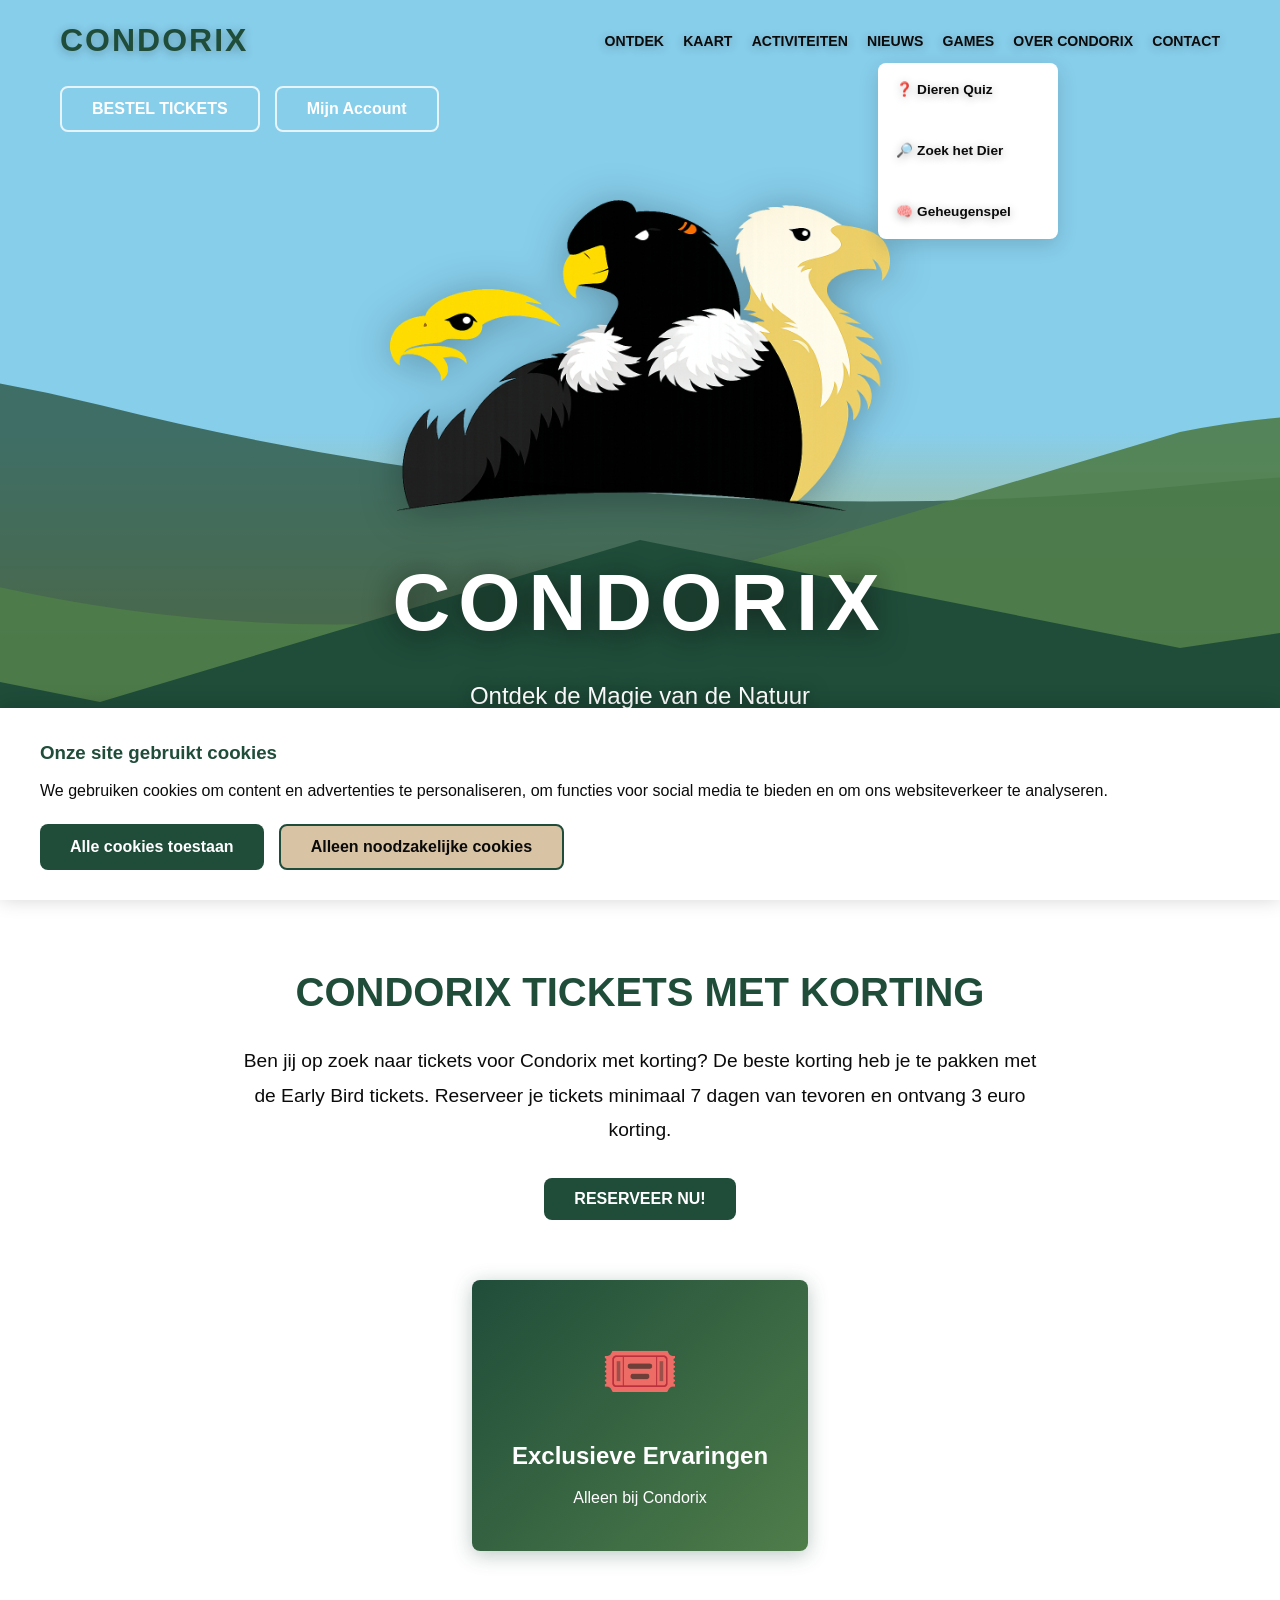
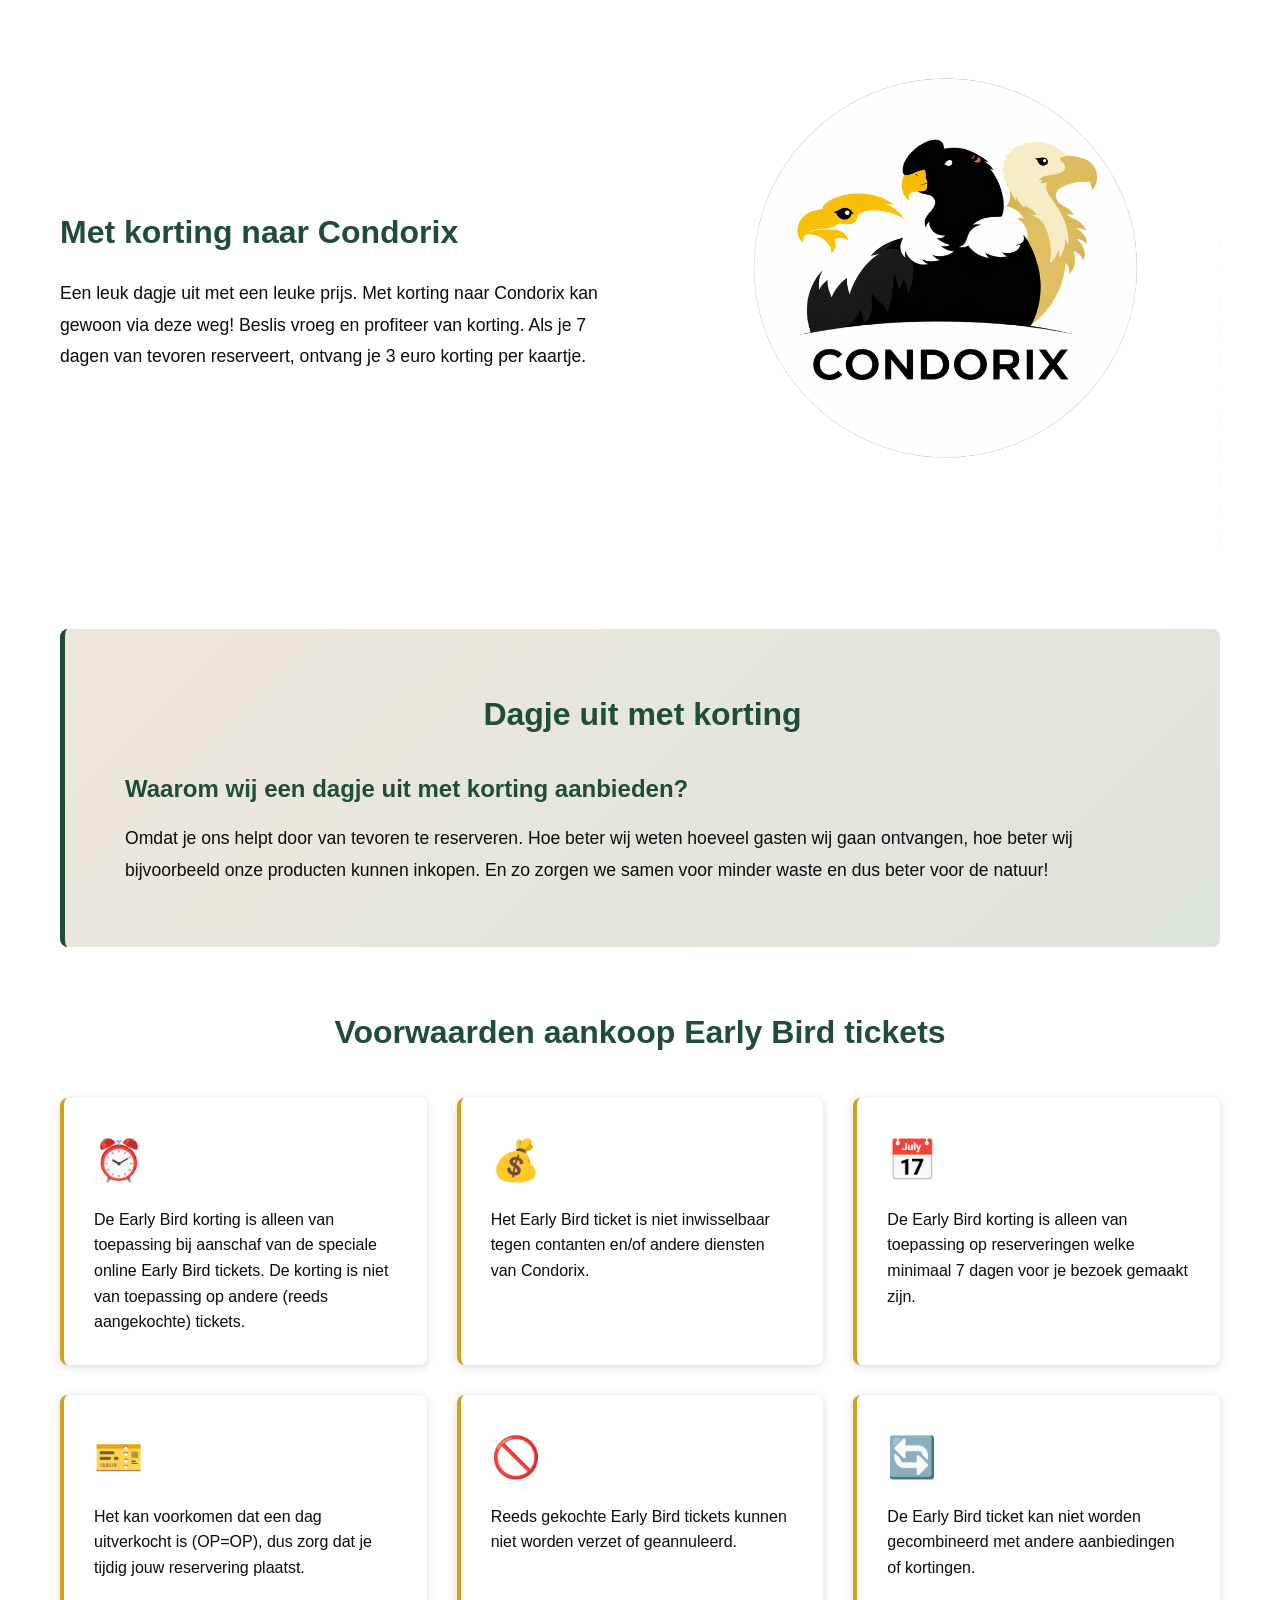
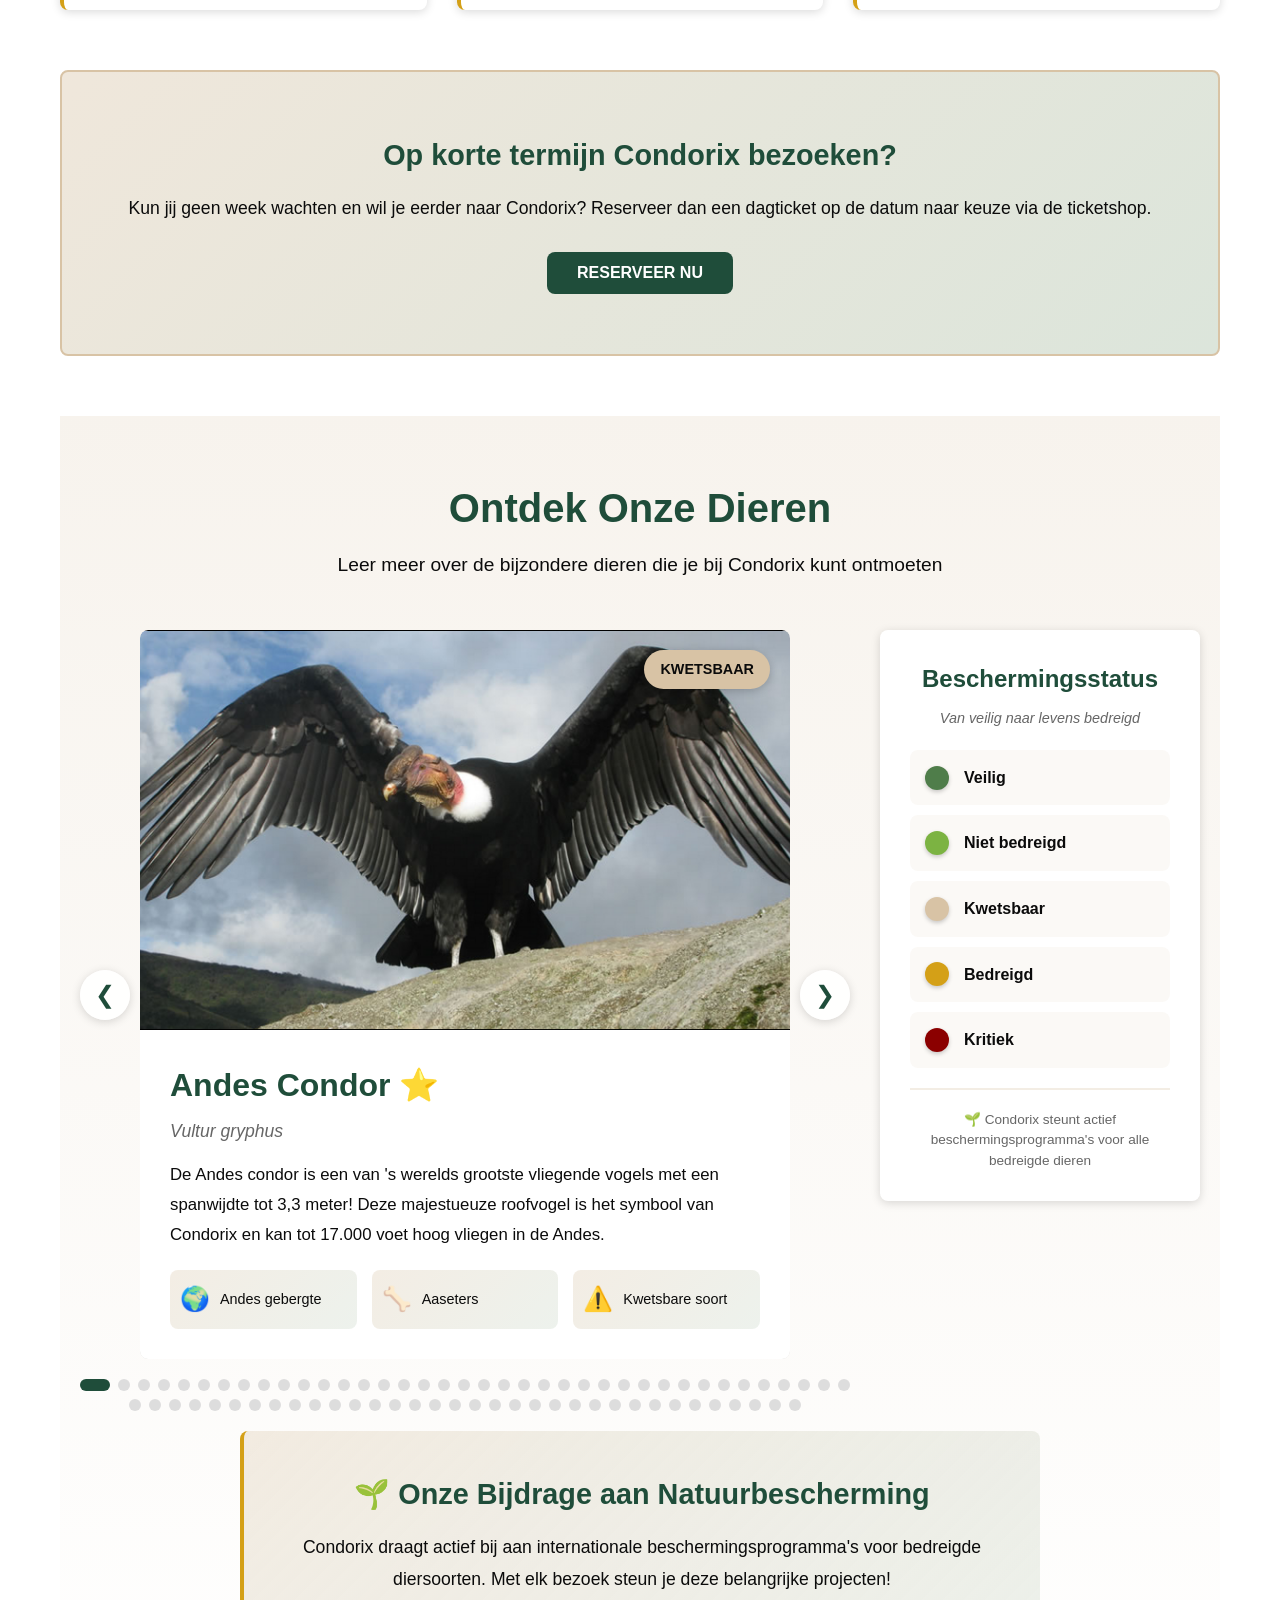
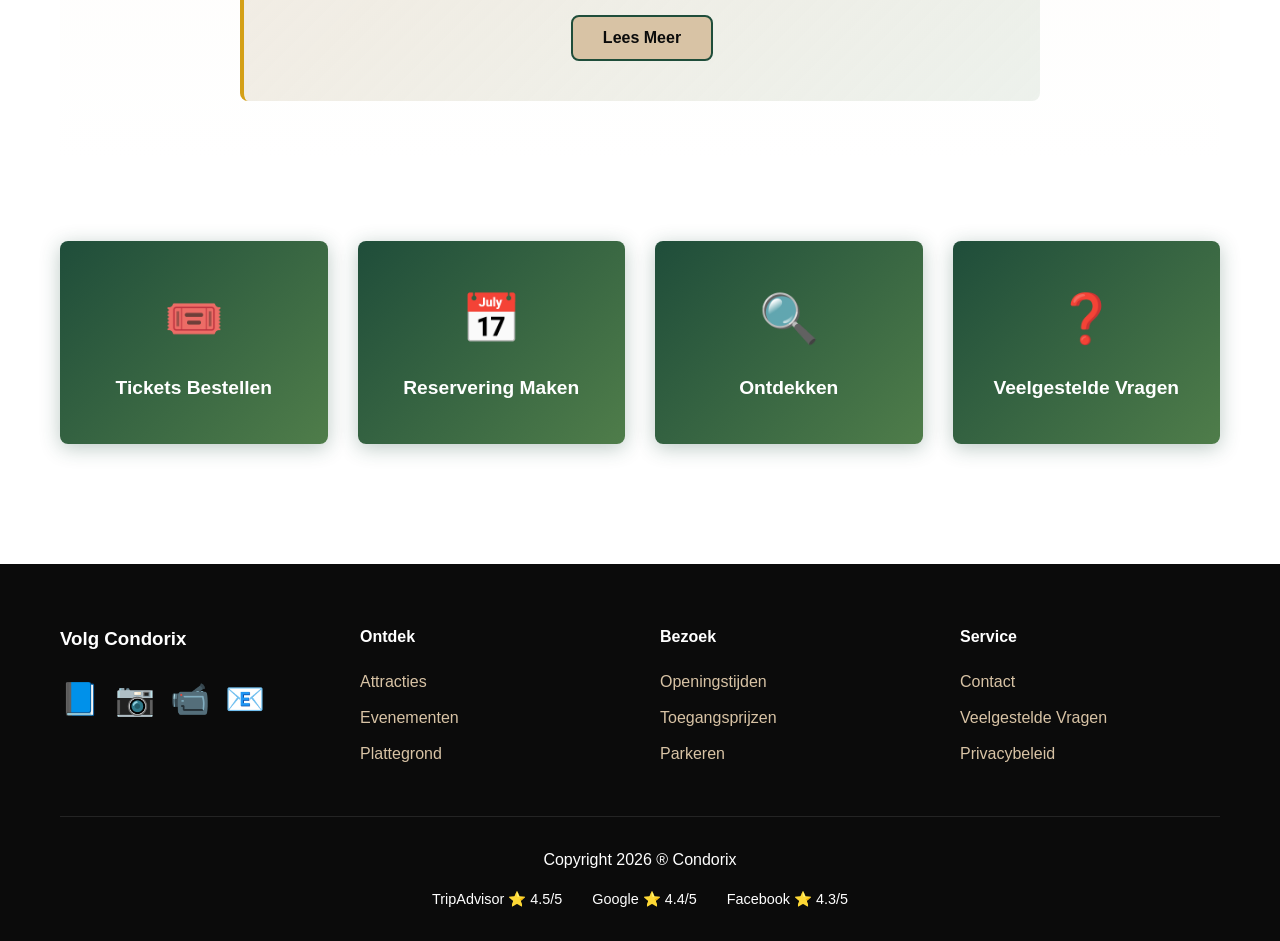
==== commit c803b5d6: "feat: GAMES nav knop met hover-dropdown en game placeholders" ====
--- a/index.html
+++ b/index.html
@@ -24,6 +24,14 @@
                         <li><a href="#" onclick="showSection('kaart'); return false;">KAART</a></li>
                         <li><a href="#" onclick="showSection('activiteiten'); return false;">ACTIVITEITEN</a></li>
                         <li><a href="#" onclick="showSection('nieuws'); return false;">NIEUWS</a></li>
+                        <li class="nav-dropdown-wrap" id="gamesNavItem">
+                            <a href="#" onclick="return false;">GAMES</a>
+                            <ul class="nav-dropdown" id="gamesDropdown">
+                                <li><a href="#" onclick="openGame('dierenquiz'); return false;">&#10067; Dieren Quiz</a></li>
+                                <li><a href="#" onclick="openGame('zoekplaatje'); return false;">&#128270; Zoek het Dier</a></li>
+                                <li><a href="#" onclick="openGame('geheugenspel'); return false;">&#129504; Geheugenspel</a></li>
+                            </ul>
+                        </li>
                         <li><a href="#" onclick="showSection('over'); return false;">OVER CONDORIX</a></li>
                         <li><a href="#" onclick="openContactModal(); return false;">CONTACT</a></li>
                     </ul>
--- a/styles.css
+++ b/styles.css
@@ -304,7 +304,9 @@
 .main-nav ul {
     display: flex;
     list-style: none;
-    gap: 30px;
+    gap: clamp(8px, 1.5vw, 22px);
+    flex-wrap: nowrap;
+    white-space: nowrap;
 }
 
 .main-nav a {
@@ -312,10 +314,52 @@
     color: var(--text-color);
     font-weight: 600;
     transition: color 0.3s;
-    font-size: 0.9rem;
+    font-size: clamp(0.65rem, 1.1vw, 0.9rem);
 }
 
 .main-nav a:hover {
+    color: var(--primary-color);
+}
+
+/* Games dropdown */
+.nav-dropdown-wrap {
+    position: relative;
+}
+
+.nav-dropdown {
+    display: none;
+    position: absolute;
+    top: calc(100% + 10px);
+    left: 50%;
+    transform: translateX(-50%);
+    background: white;
+    border-radius: 8px;
+    box-shadow: 0 6px 20px rgba(0,0,0,0.15);
+    list-style: none;
+    min-width: 180px;
+    padding: 6px 0;
+    z-index: 1000;
+    flex-direction: column;
+    gap: 0;
+    white-space: nowrap;
+}
+
+.nav-dropdown-wrap.open .nav-dropdown {
+    display: flex;
+}
+
+.nav-dropdown li a {
+    display: block;
+    padding: 10px 18px;
+    color: var(--text-color);
+    font-size: 0.85rem;
+    font-weight: 600;
+    text-decoration: none;
+    transition: background 0.15s, color 0.15s;
+}
+
+.nav-dropdown li a:hover {
+    background: rgba(79,125,74,0.08);
     color: var(--primary-color);
 }
 
@@ -705,13 +749,20 @@
 @media (max-width: 1024px) {
     .header-content {
         flex-direction: column;
-    }
-    
+        gap: 10px;
+    }
+
     .main-nav ul {
-        flex-wrap: wrap;
+        flex-wrap: nowrap;
         justify-content: center;
     }
-    
+
+    .main-header .btn-tickets,
+    .main-header .btn-account {
+        padding: 8px 14px;
+        font-size: 0.8rem;
+    }
+
     .discount-section {
         grid-template-columns: 1fr;
     }
@@ -727,15 +778,13 @@
     }
     
     .logo h1 {
-        font-size: 1.5rem;
-    }
-    
-    .main-nav ul {
-        gap: 15px;
-    }
-    
-    .main-nav a {
-        font-size: 0.8rem;
+        font-size: 1.2rem;
+    }
+
+    .main-header .btn-tickets,
+    .main-header .btn-account {
+        padding: 6px 10px;
+        font-size: 0.72rem;
     }
     
     .conditions-grid {
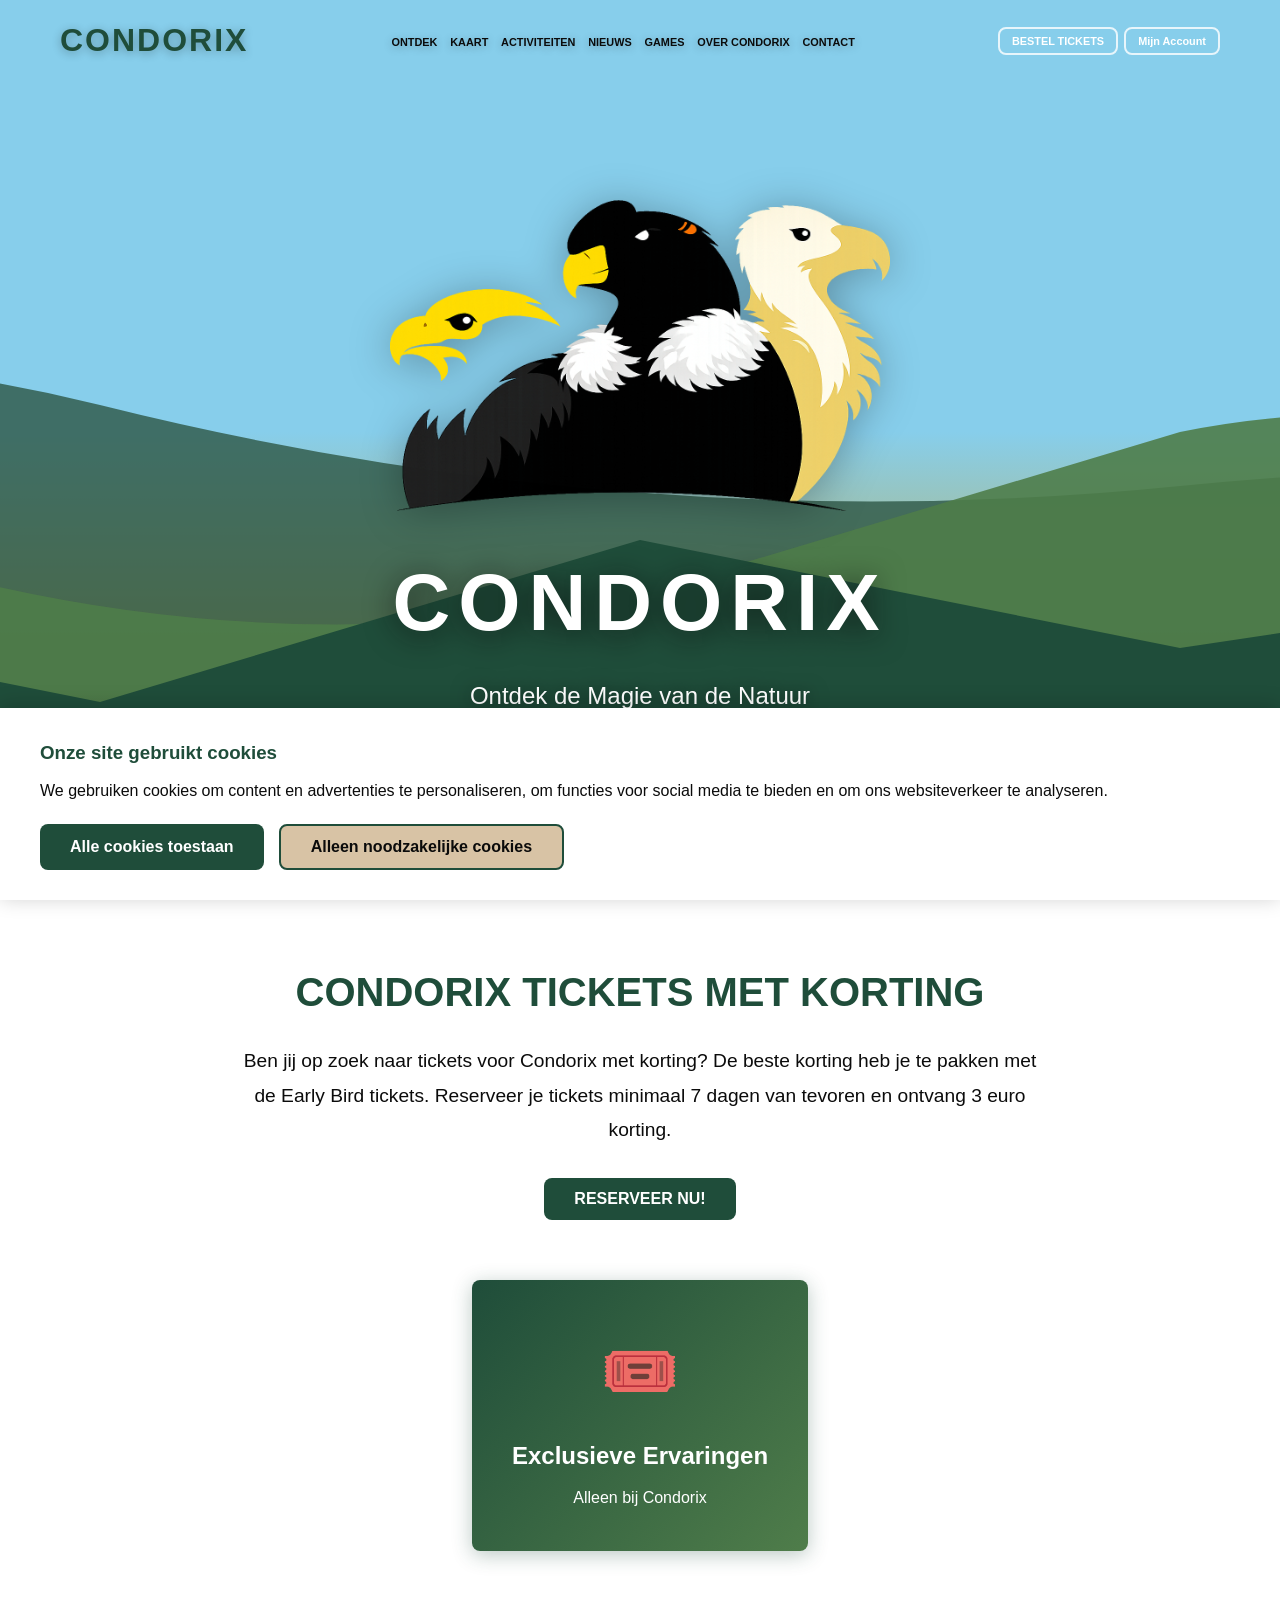
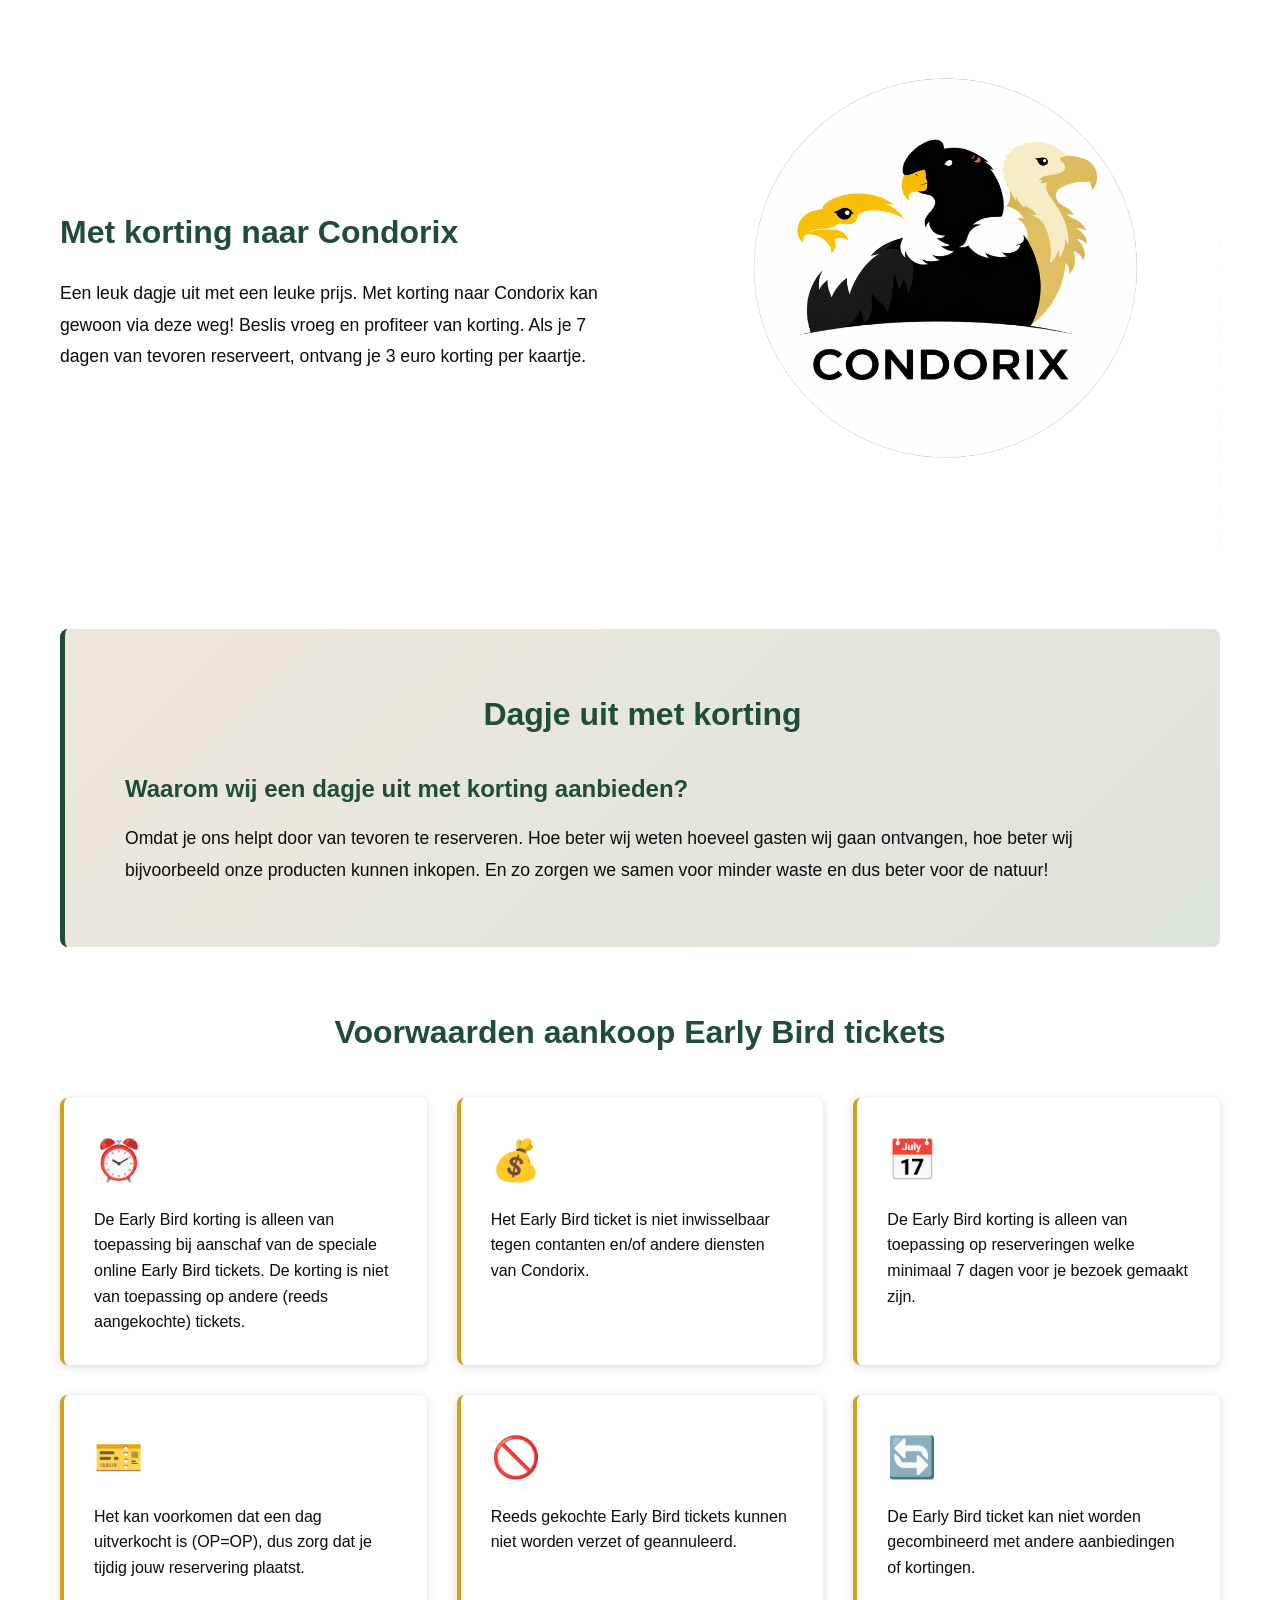
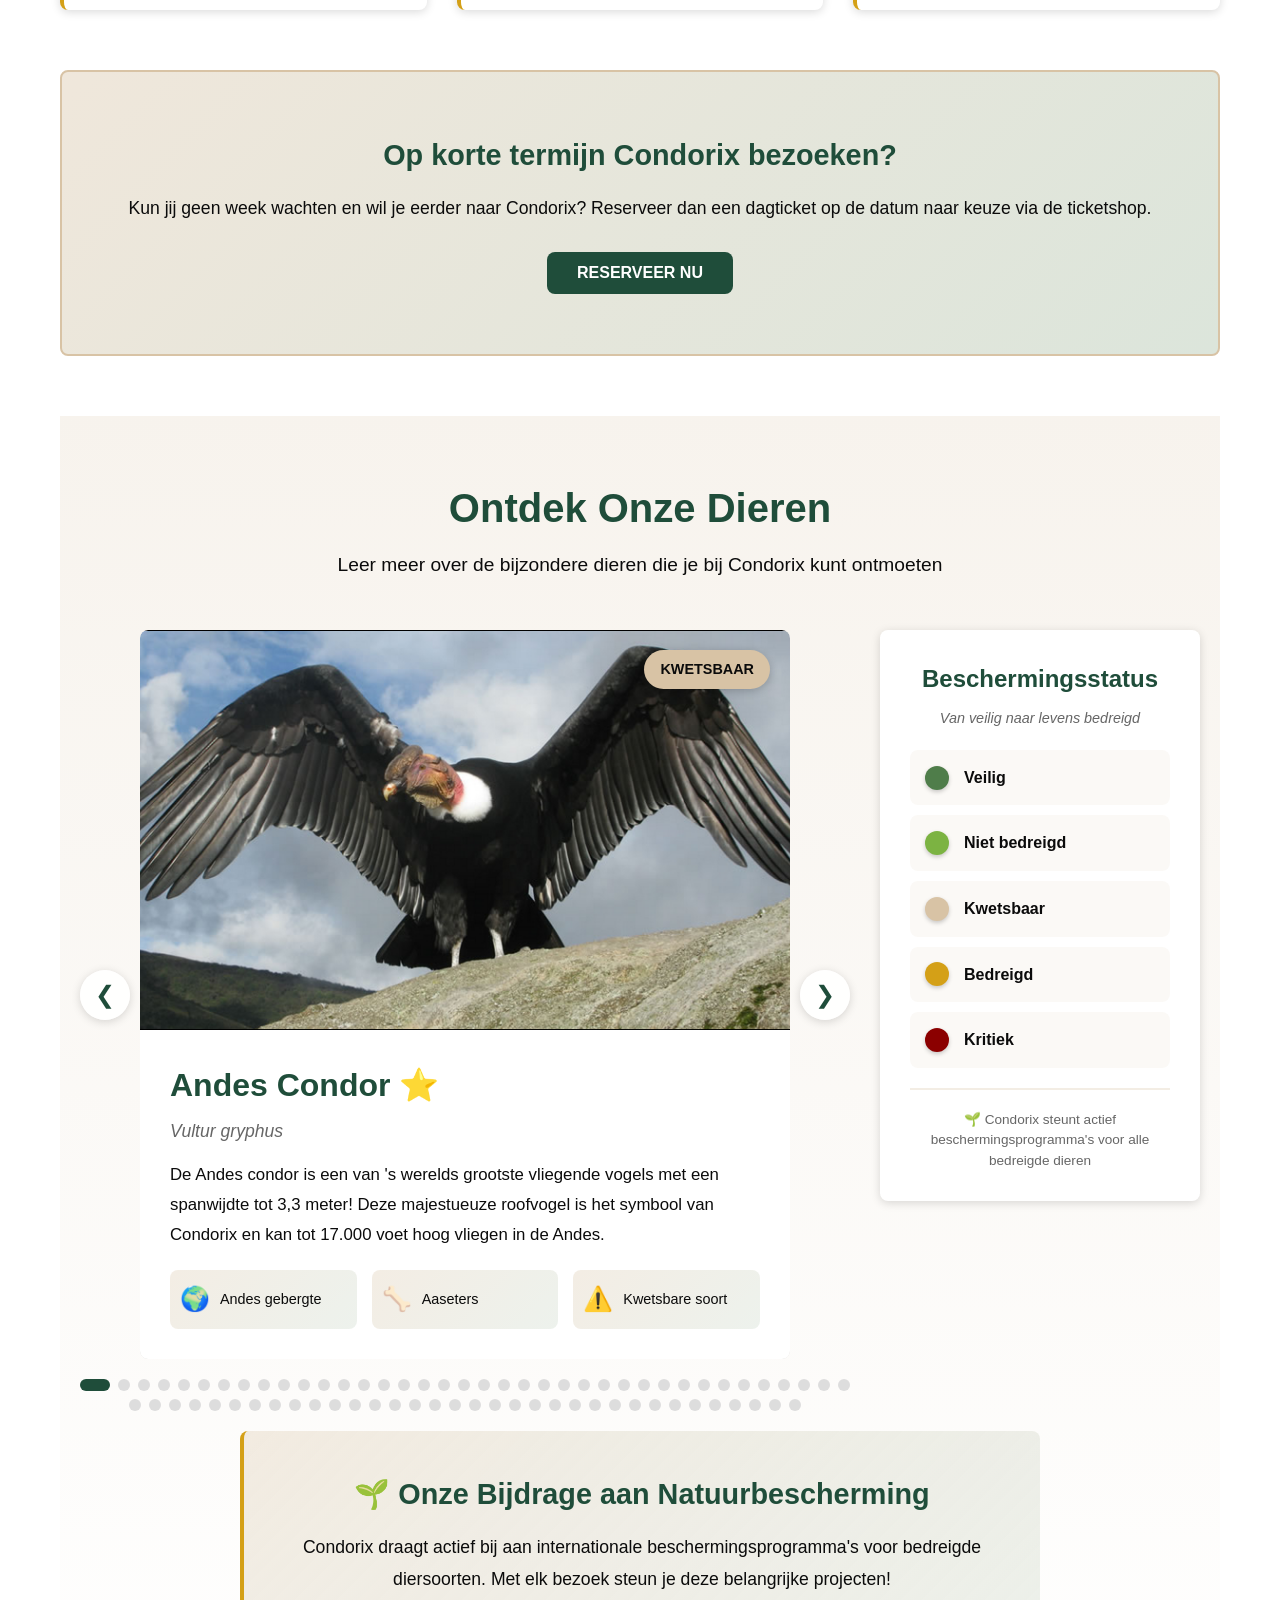
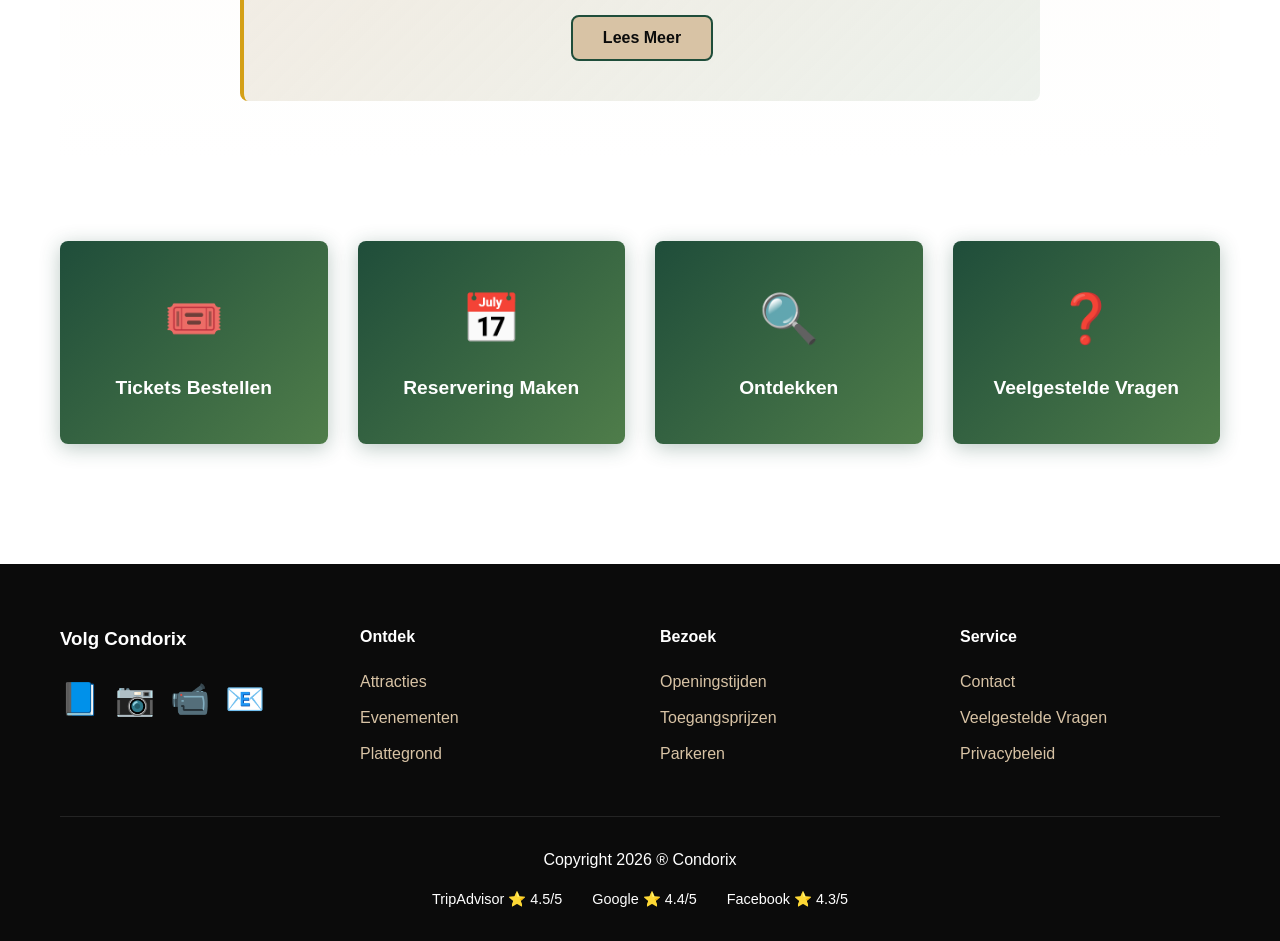
==== commit ea14f917: "fix: CSS versienummer updaten om cache te doorbreken" ====
--- a/index.html
+++ b/index.html
@@ -8,7 +8,7 @@
     <meta http-equiv="Expires" content="0">
     <title>Condorix - Early Bird Tickets met Korting</title>
     <link rel="icon" type="image/png" href="images/logo.png">
-    <link rel="stylesheet" href="styles.css?v=20260320">
+    <link rel="stylesheet" href="styles.css?v=20260412">
 </head>
 <body>
     <!-- Header -->
--- a/styles.css
+++ b/styles.css
@@ -301,10 +301,10 @@
     letter-spacing: 2px;
 }
 
-.main-nav ul {
+.main-nav > ul {
     display: flex;
     list-style: none;
-    gap: clamp(8px, 1.5vw, 22px);
+    gap: clamp(4px, 1vw, 14px);
     flex-wrap: nowrap;
     white-space: nowrap;
 }
@@ -314,7 +314,7 @@
     color: var(--text-color);
     font-weight: 600;
     transition: color 0.3s;
-    font-size: clamp(0.65rem, 1.1vw, 0.9rem);
+    font-size: clamp(0.55rem, 0.85vw, 0.78rem);
 }
 
 .main-nav a:hover {
@@ -365,7 +365,7 @@
 
 .header-actions {
     display: flex;
-    gap: 15px;
+    gap: 6px;
 }
 
 .main-header .btn-tickets,
@@ -373,6 +373,8 @@
     background-color: transparent;
     border: 2px solid rgba(255, 255, 255, 0.8);
     color: white;
+    padding: 6px 12px;
+    font-size: clamp(0.55rem, 0.85vw, 0.78rem);
 }
 
 .main-header.scrolled .btn-tickets {
@@ -752,7 +754,7 @@
         gap: 10px;
     }
 
-    .main-nav ul {
+    .main-nav > ul {
         flex-wrap: nowrap;
         justify-content: center;
     }
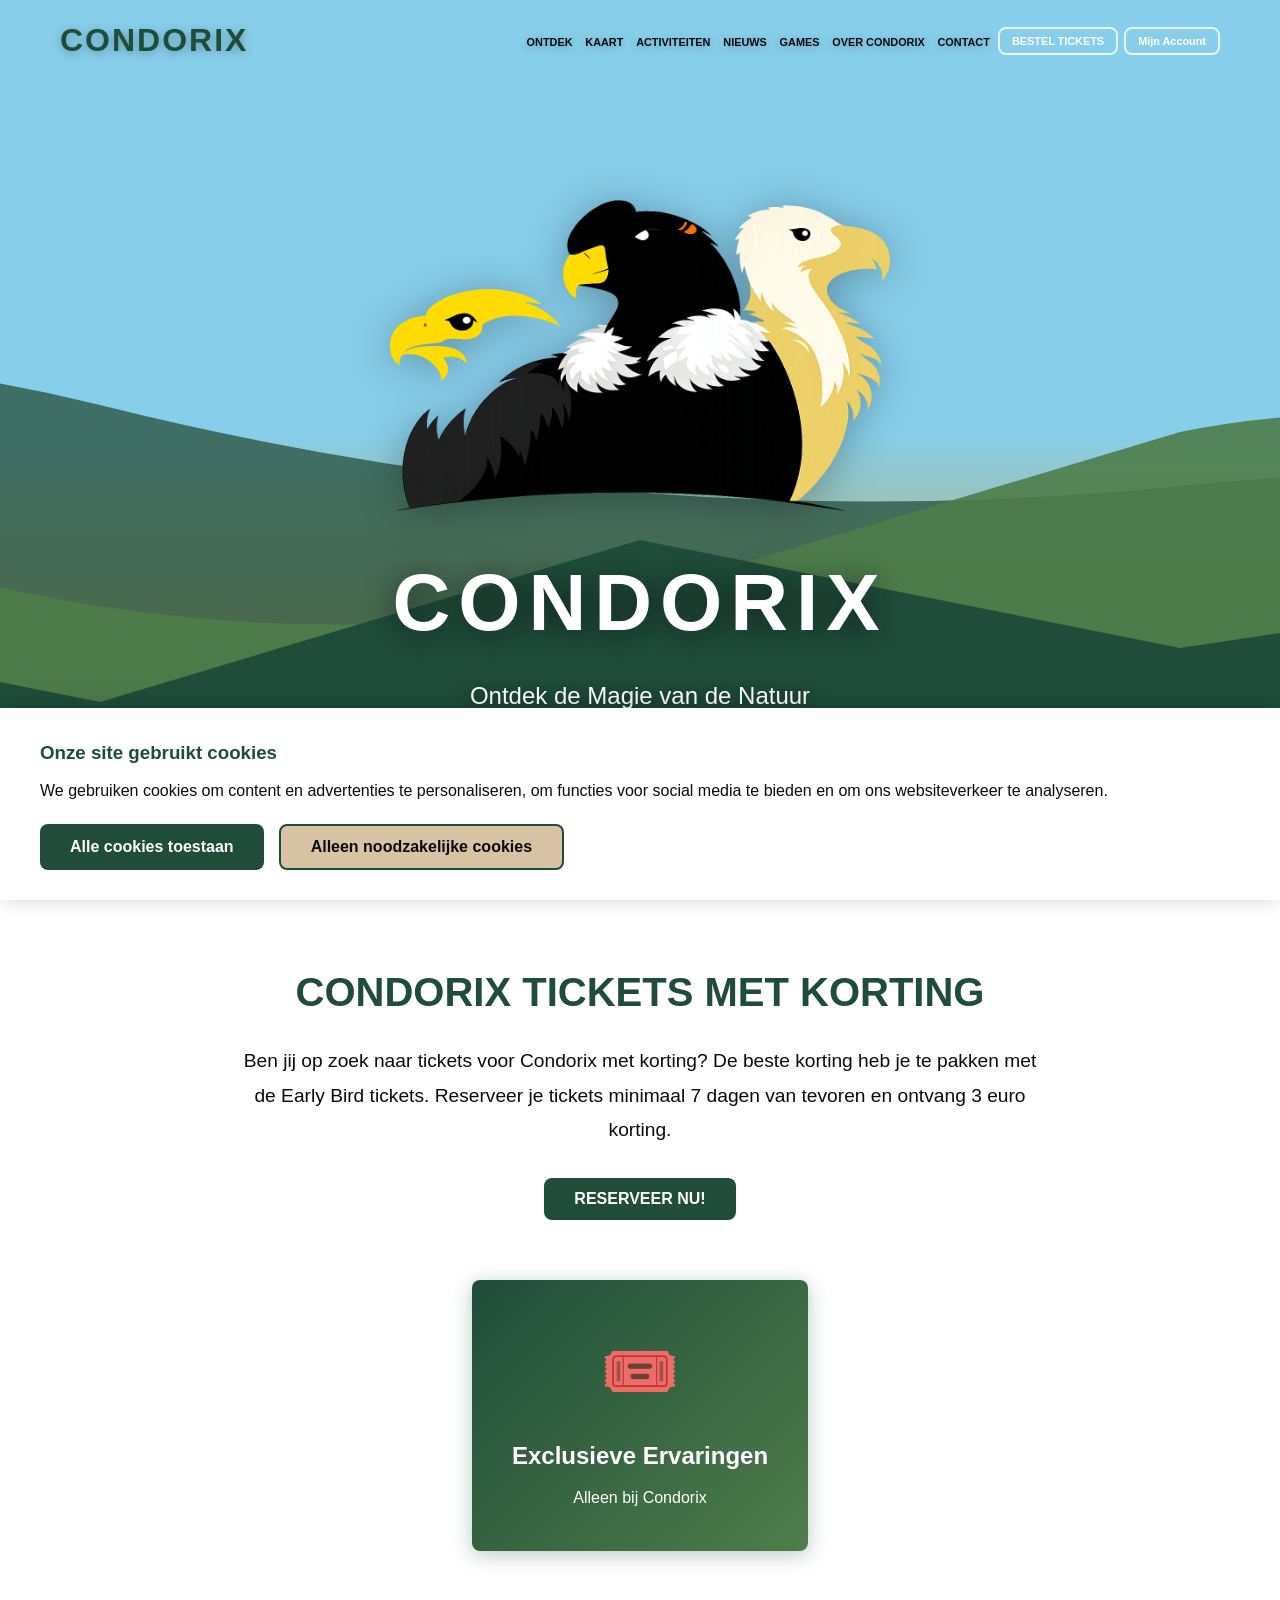
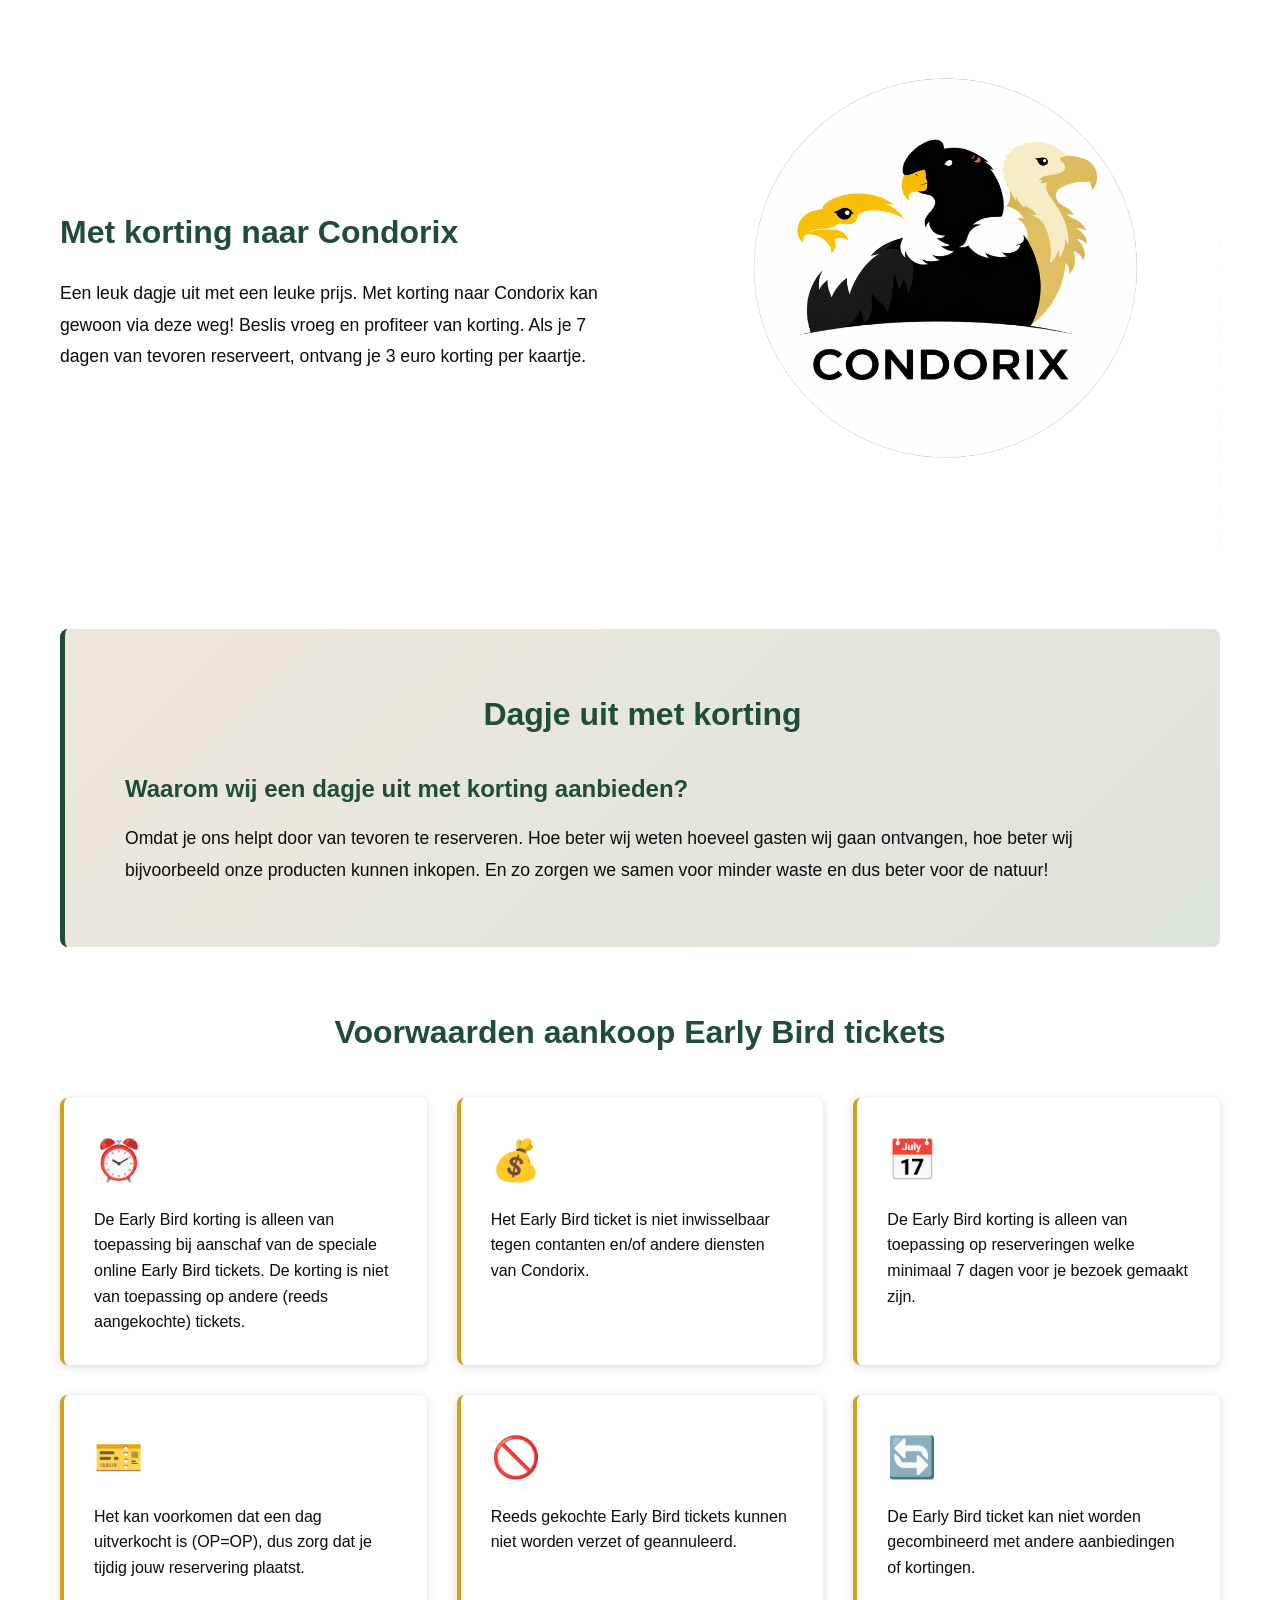
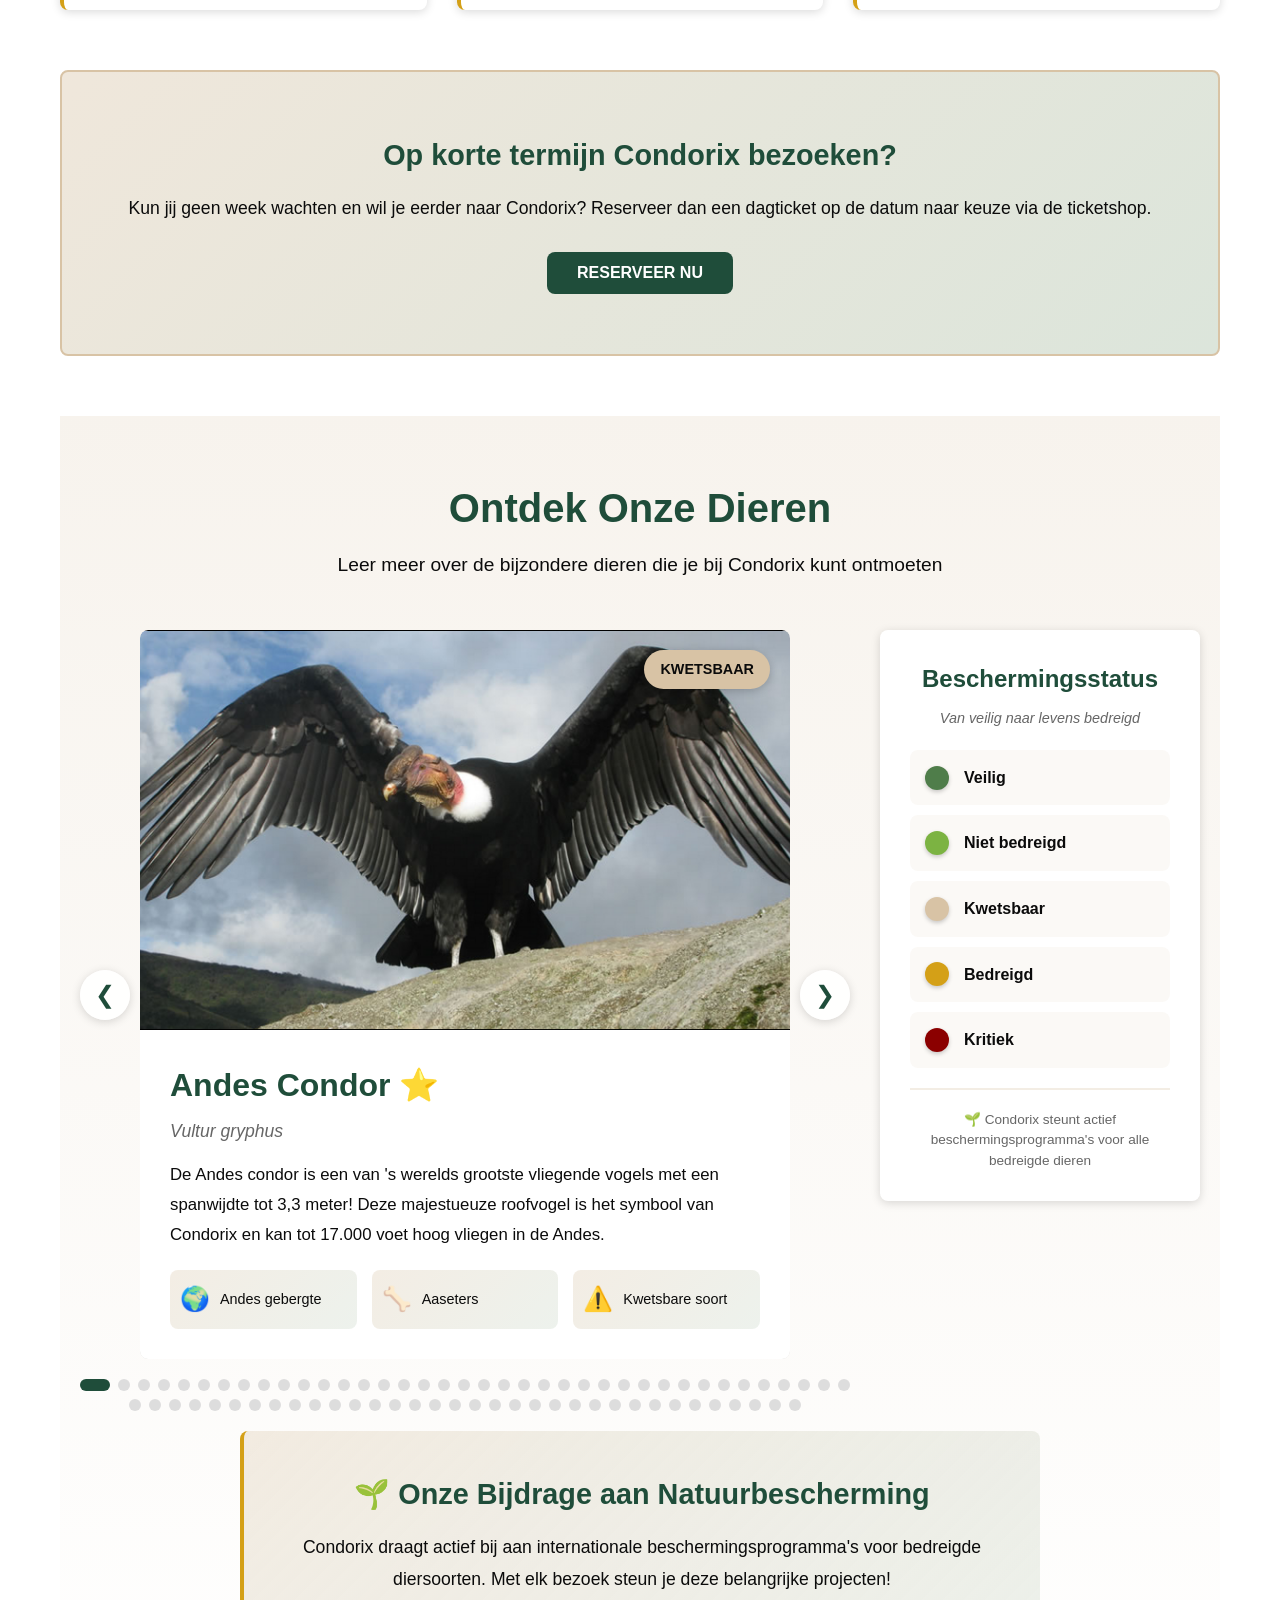
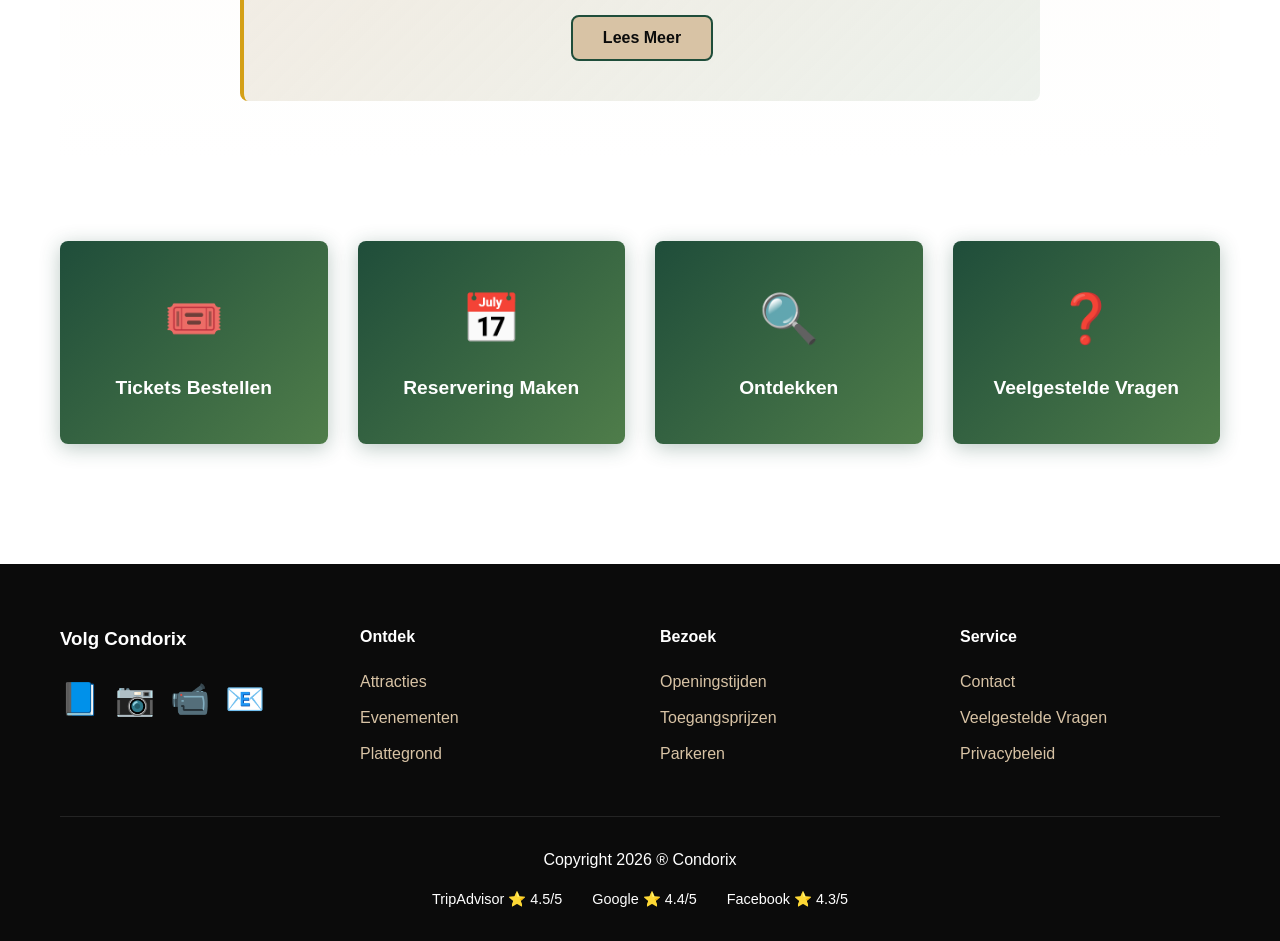
==== commit 3cacaecb: "fix: nav en header-knoppen in één groep zodat ze naast elkaar staan" ====
--- a/index.html
+++ b/index.html
@@ -18,6 +18,7 @@
                 <div class="logo">
                     <h1>CONDORIX</h1>
                 </div>
+                <div class="header-nav-group">
                 <nav class="main-nav">
                     <ul>
                         <li><a href="#" onclick="showSection('ontdek'); return false;">ONTDEK</a></li>
@@ -39,6 +40,7 @@
                 <div class="header-actions">
                     <button onclick="openTicketModal()" class="btn-tickets">BESTEL TICKETS</button>
                     <button onclick="openAccountModal()" class="btn-account" id="accountButton">Mijn Account</button>
+                </div>
                 </div>
             </div>
         </div>
--- a/styles.css
+++ b/styles.css
@@ -292,6 +292,12 @@
     align-items: center;
     flex-wrap: wrap;
     gap: 20px;
+}
+
+.header-nav-group {
+    display: flex;
+    align-items: center;
+    gap: 8px;
 }
 
 .logo h1 {
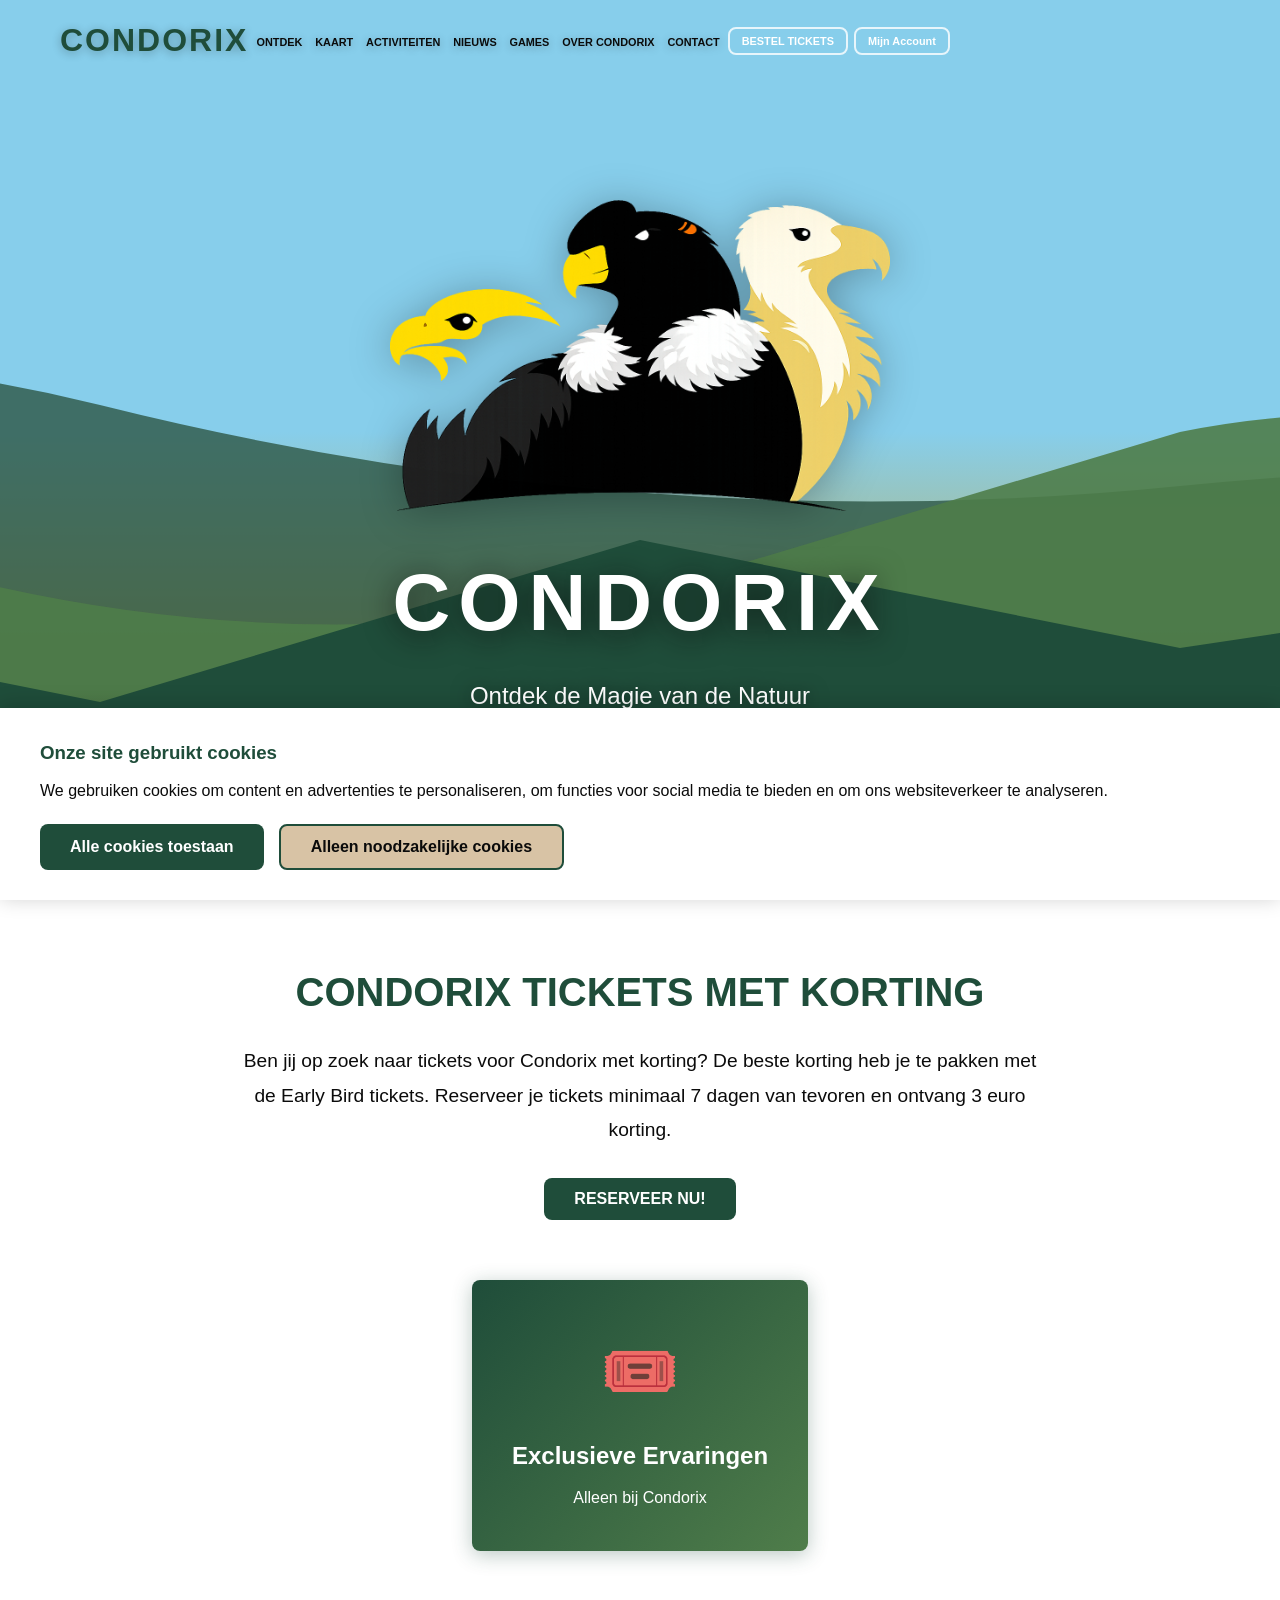
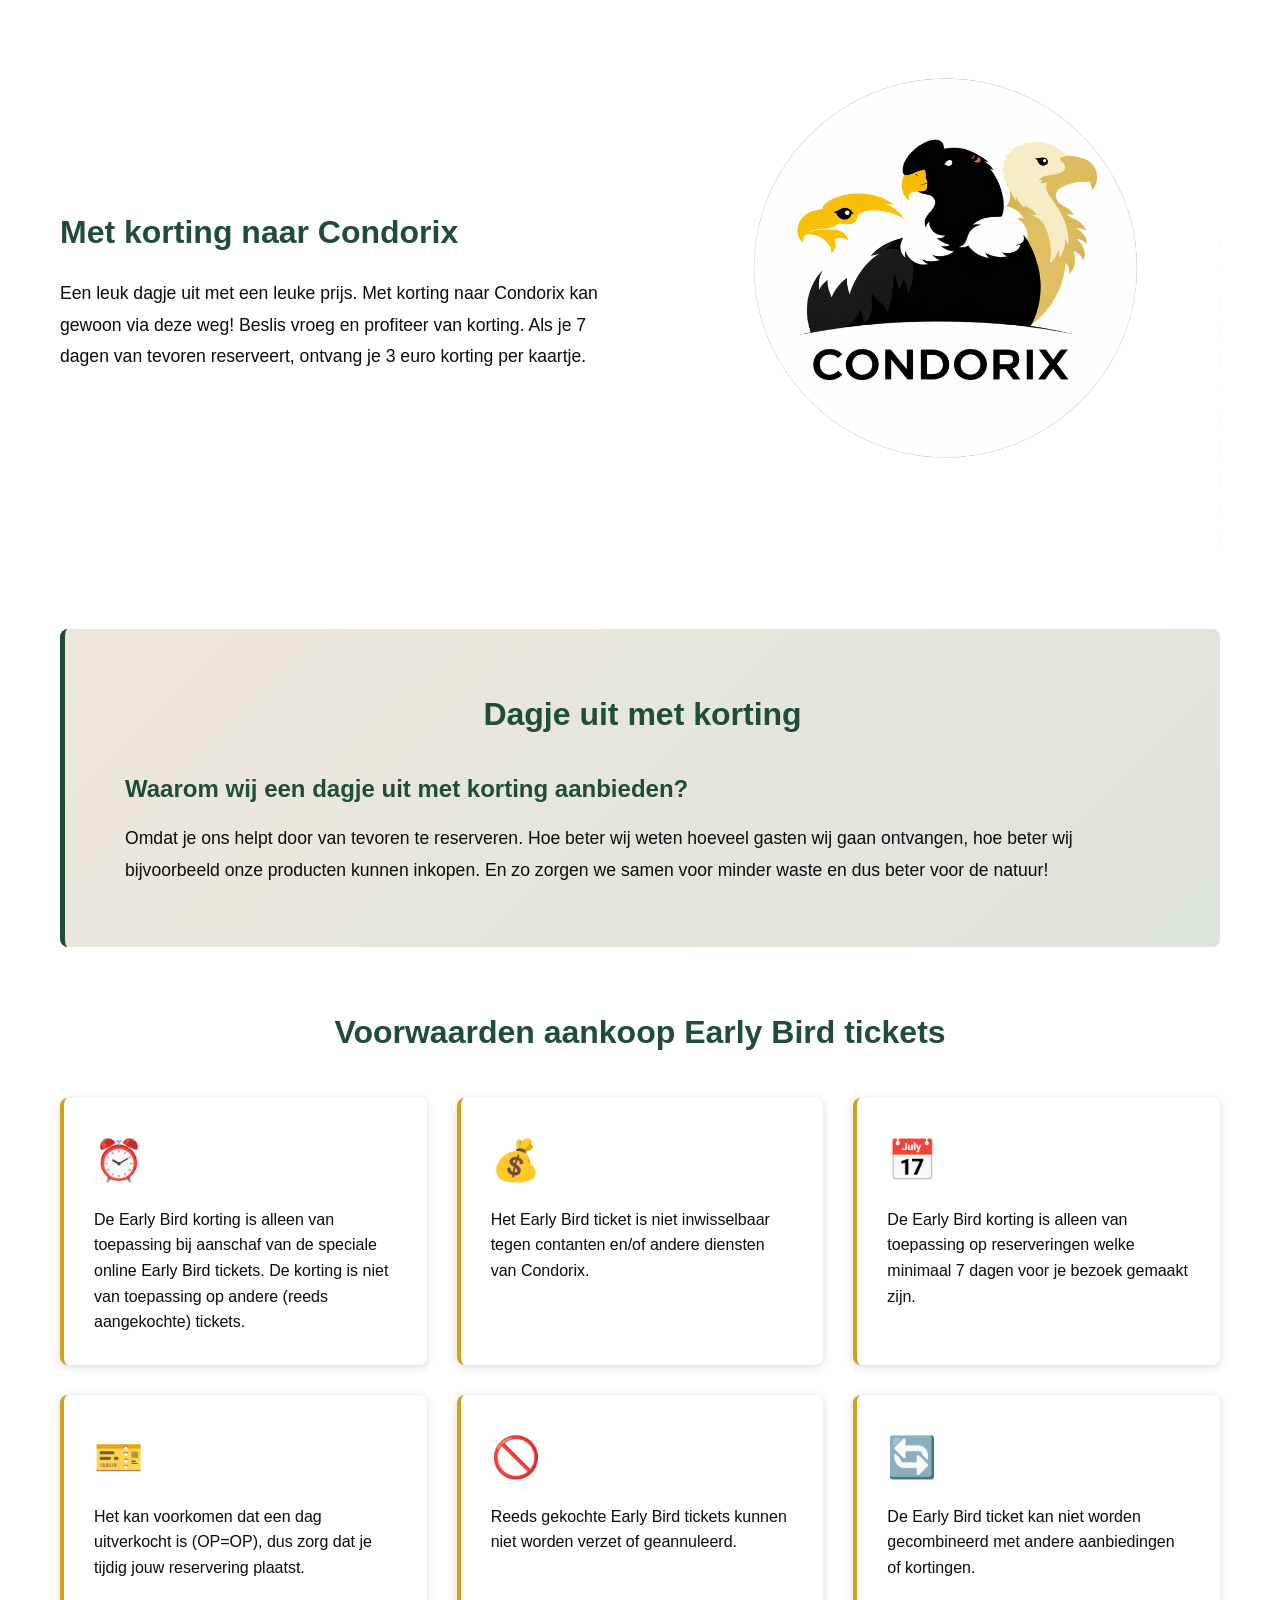
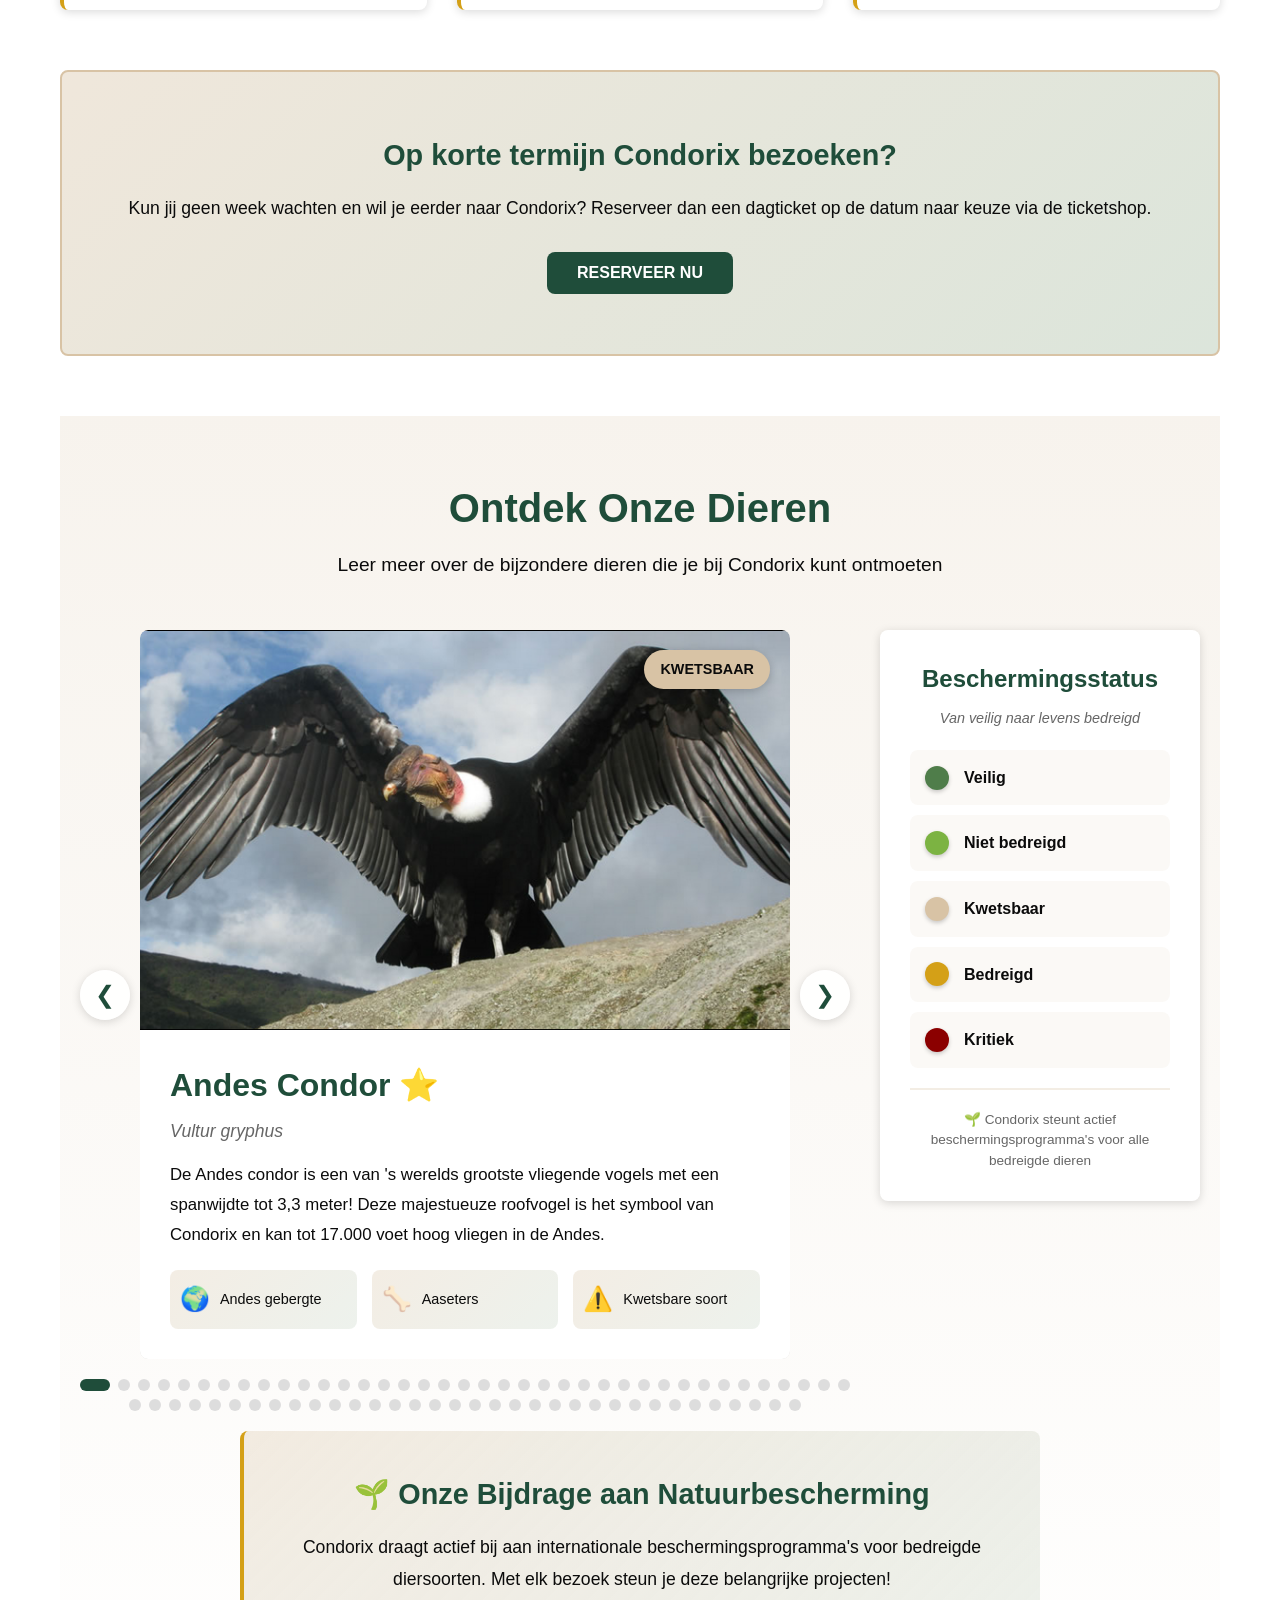
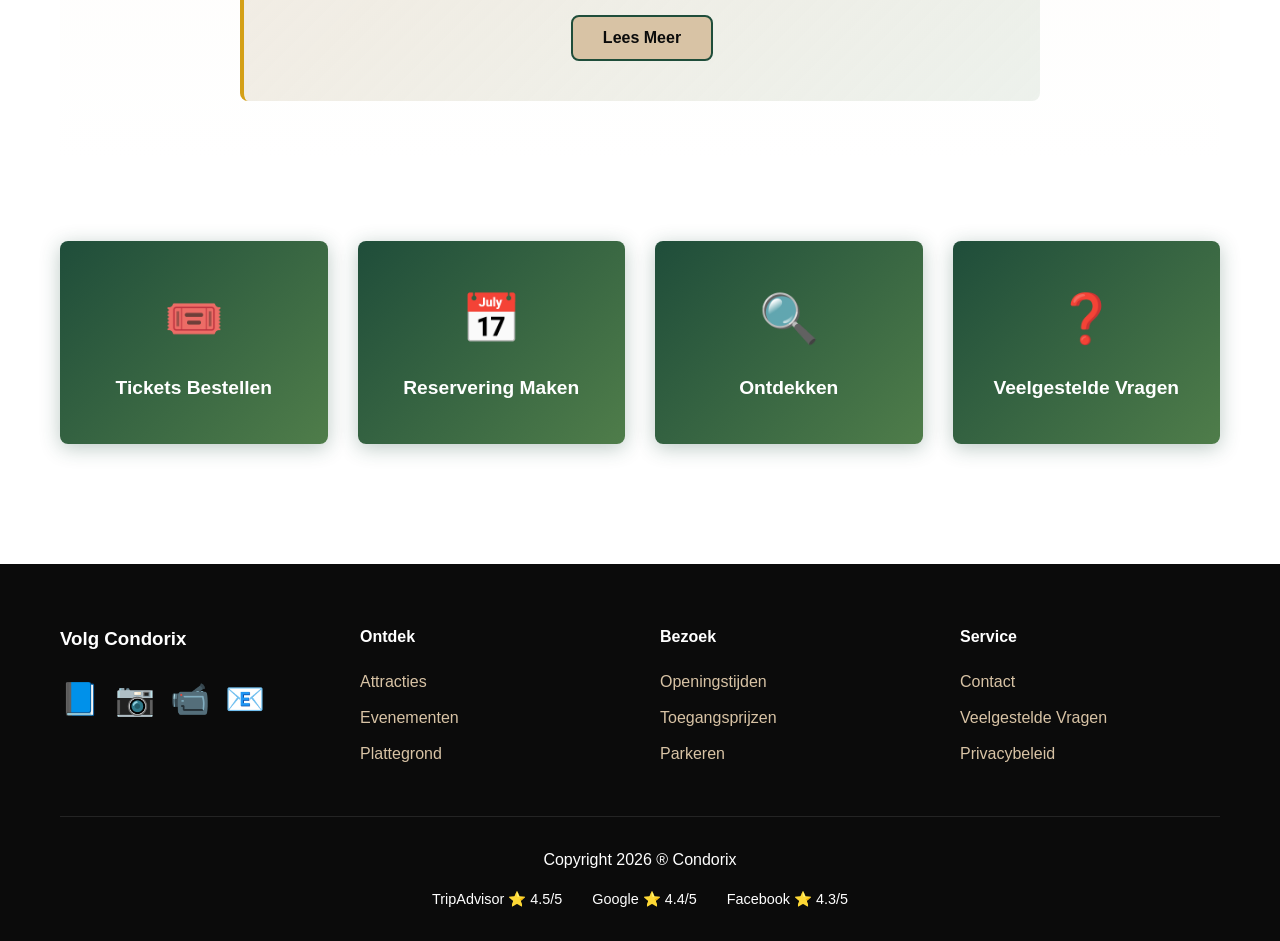
==== commit 9dc1897c: "fix: CONDORIX logo in zelfde groep als nav en knoppen" ====
--- a/index.html
+++ b/index.html
@@ -15,10 +15,10 @@
     <header class="main-header">
         <div class="container">
             <div class="header-content">
+                <div class="header-nav-group">
                 <div class="logo">
                     <h1>CONDORIX</h1>
                 </div>
-                <div class="header-nav-group">
                 <nav class="main-nav">
                     <ul>
                         <li><a href="#" onclick="showSection('ontdek'); return false;">ONTDEK</a></li>
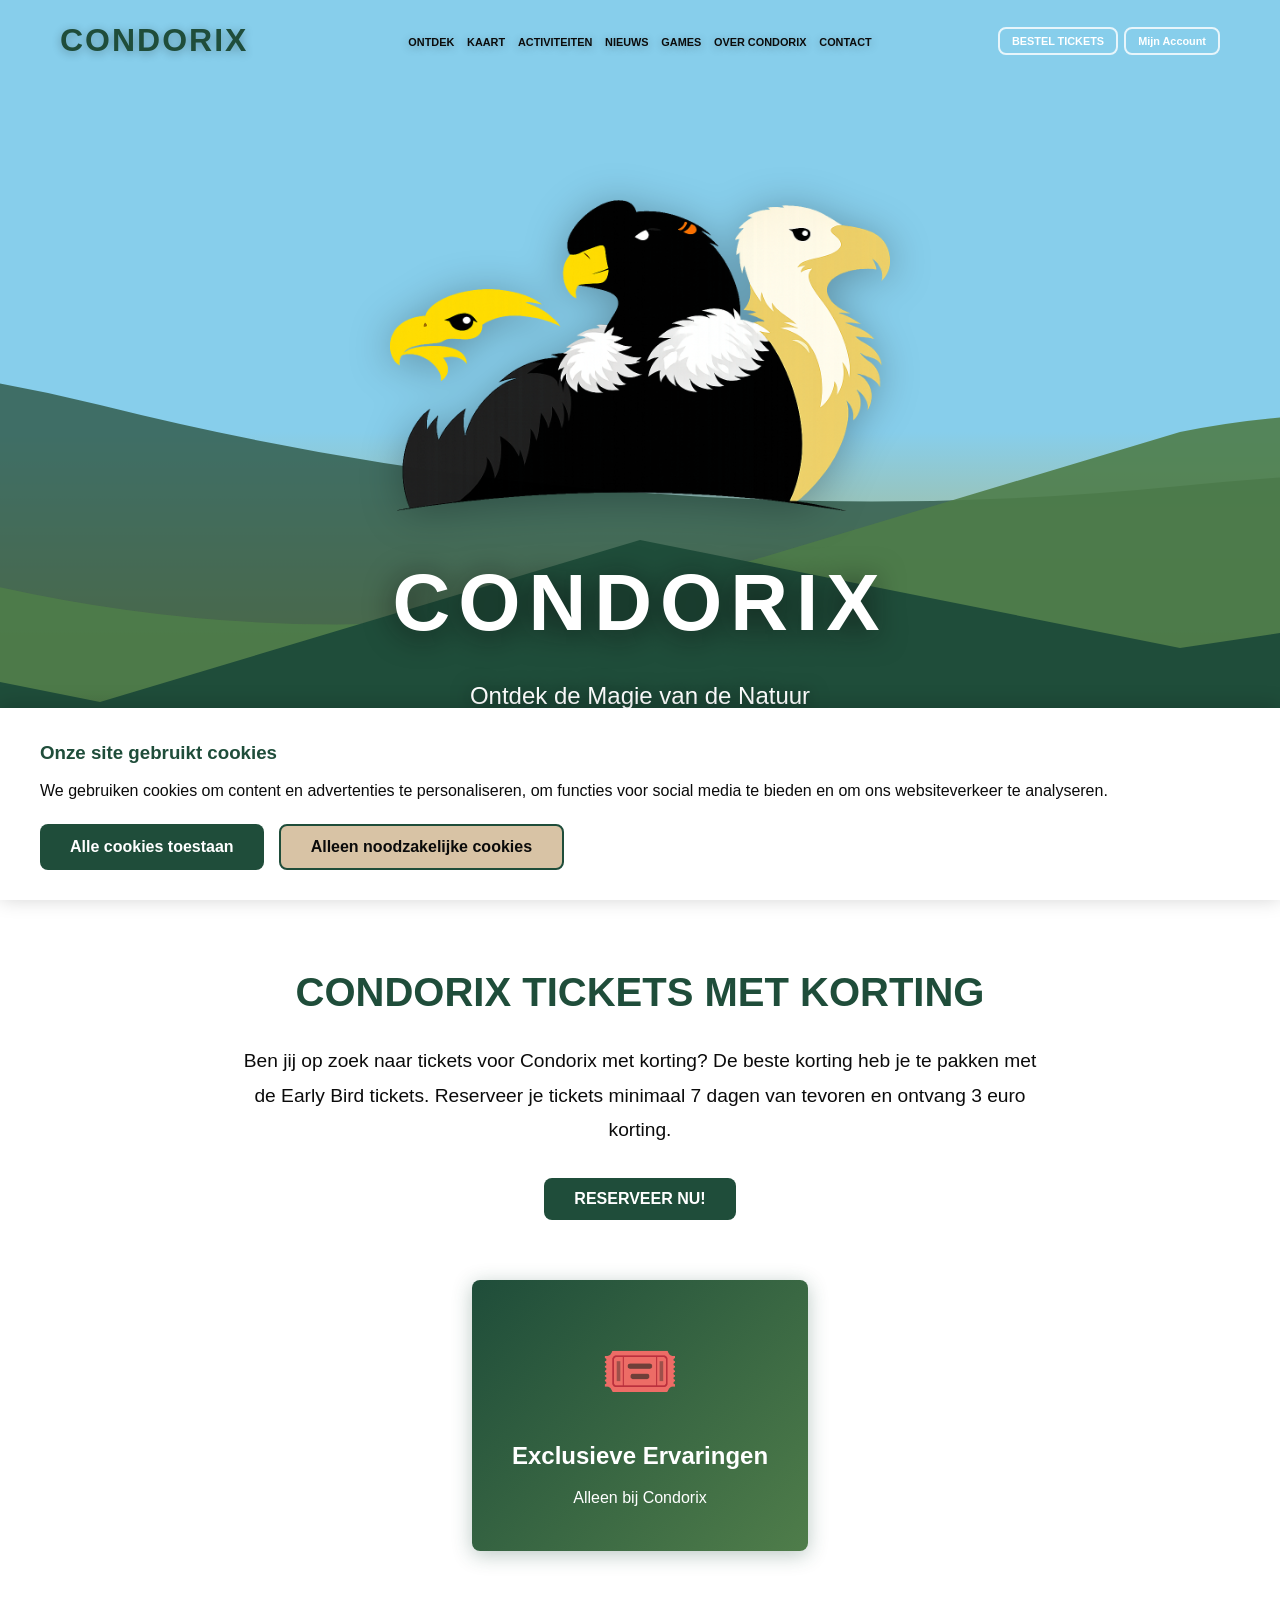
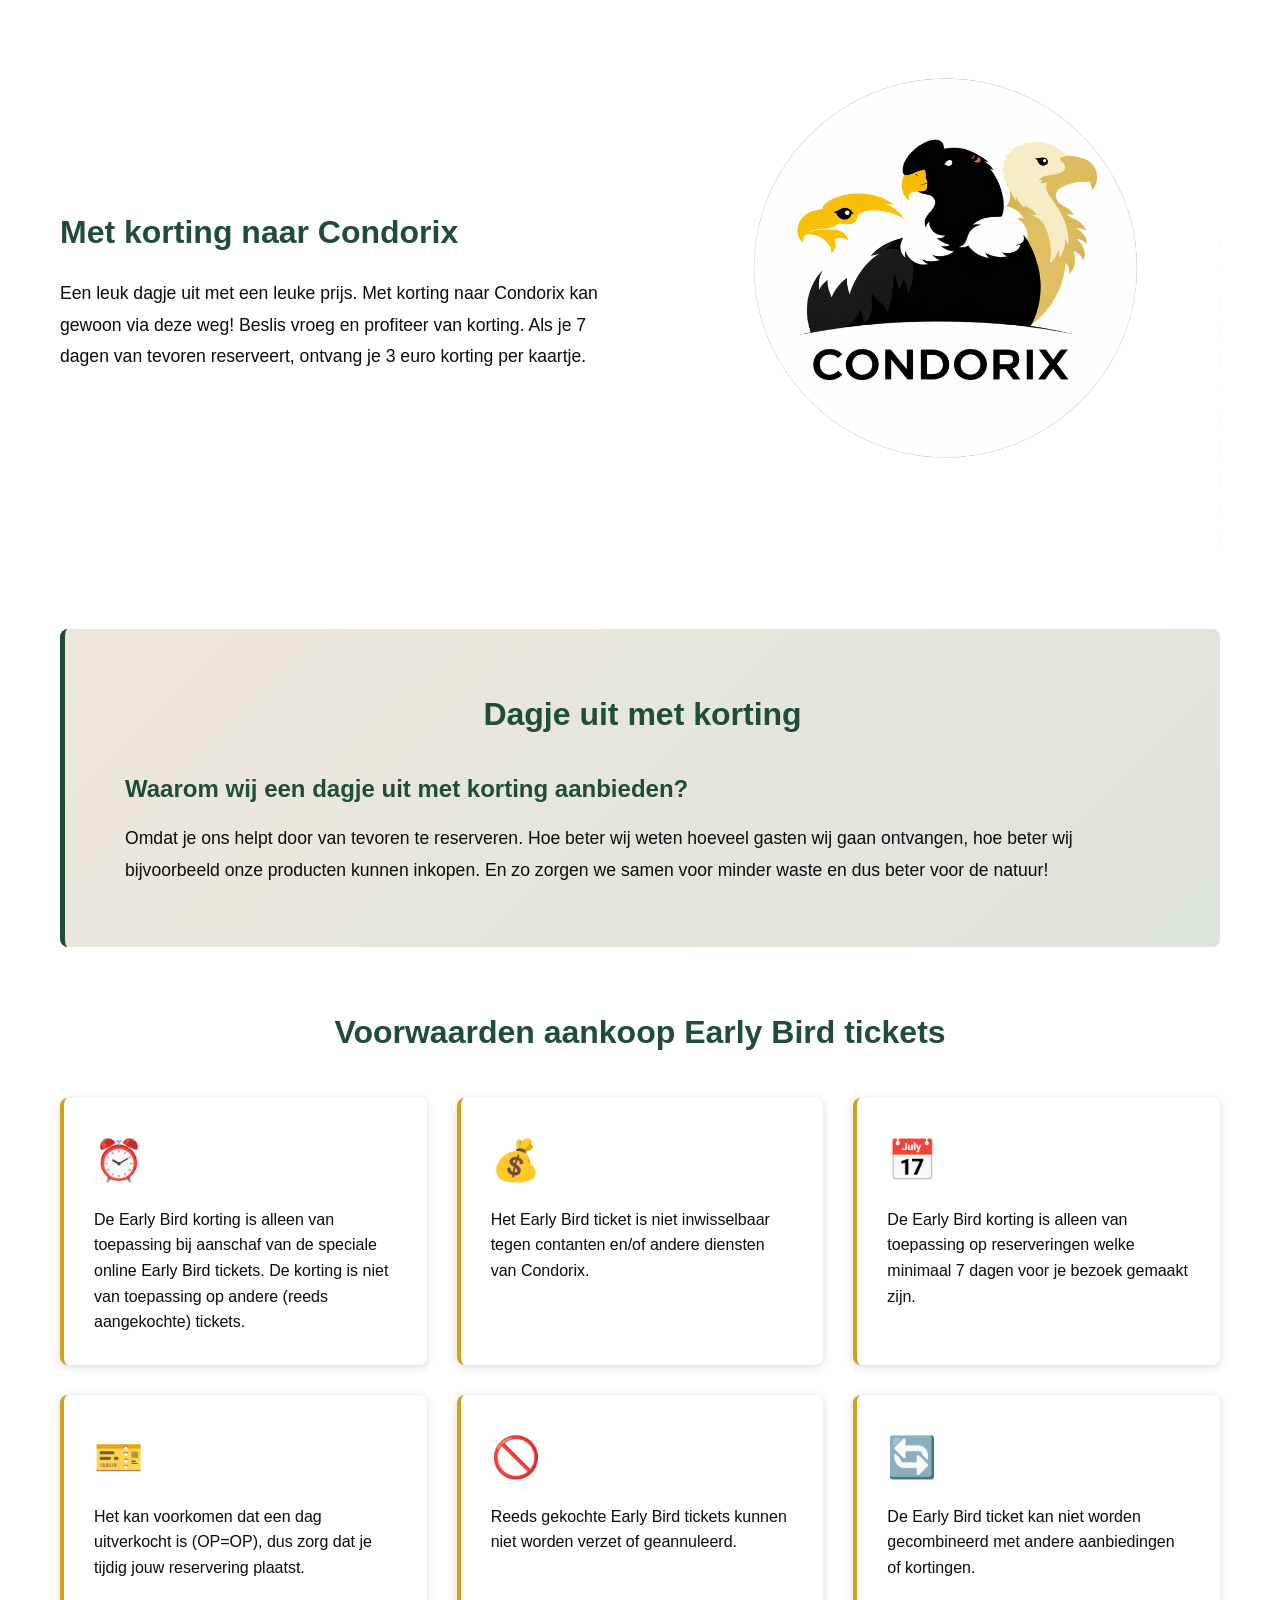
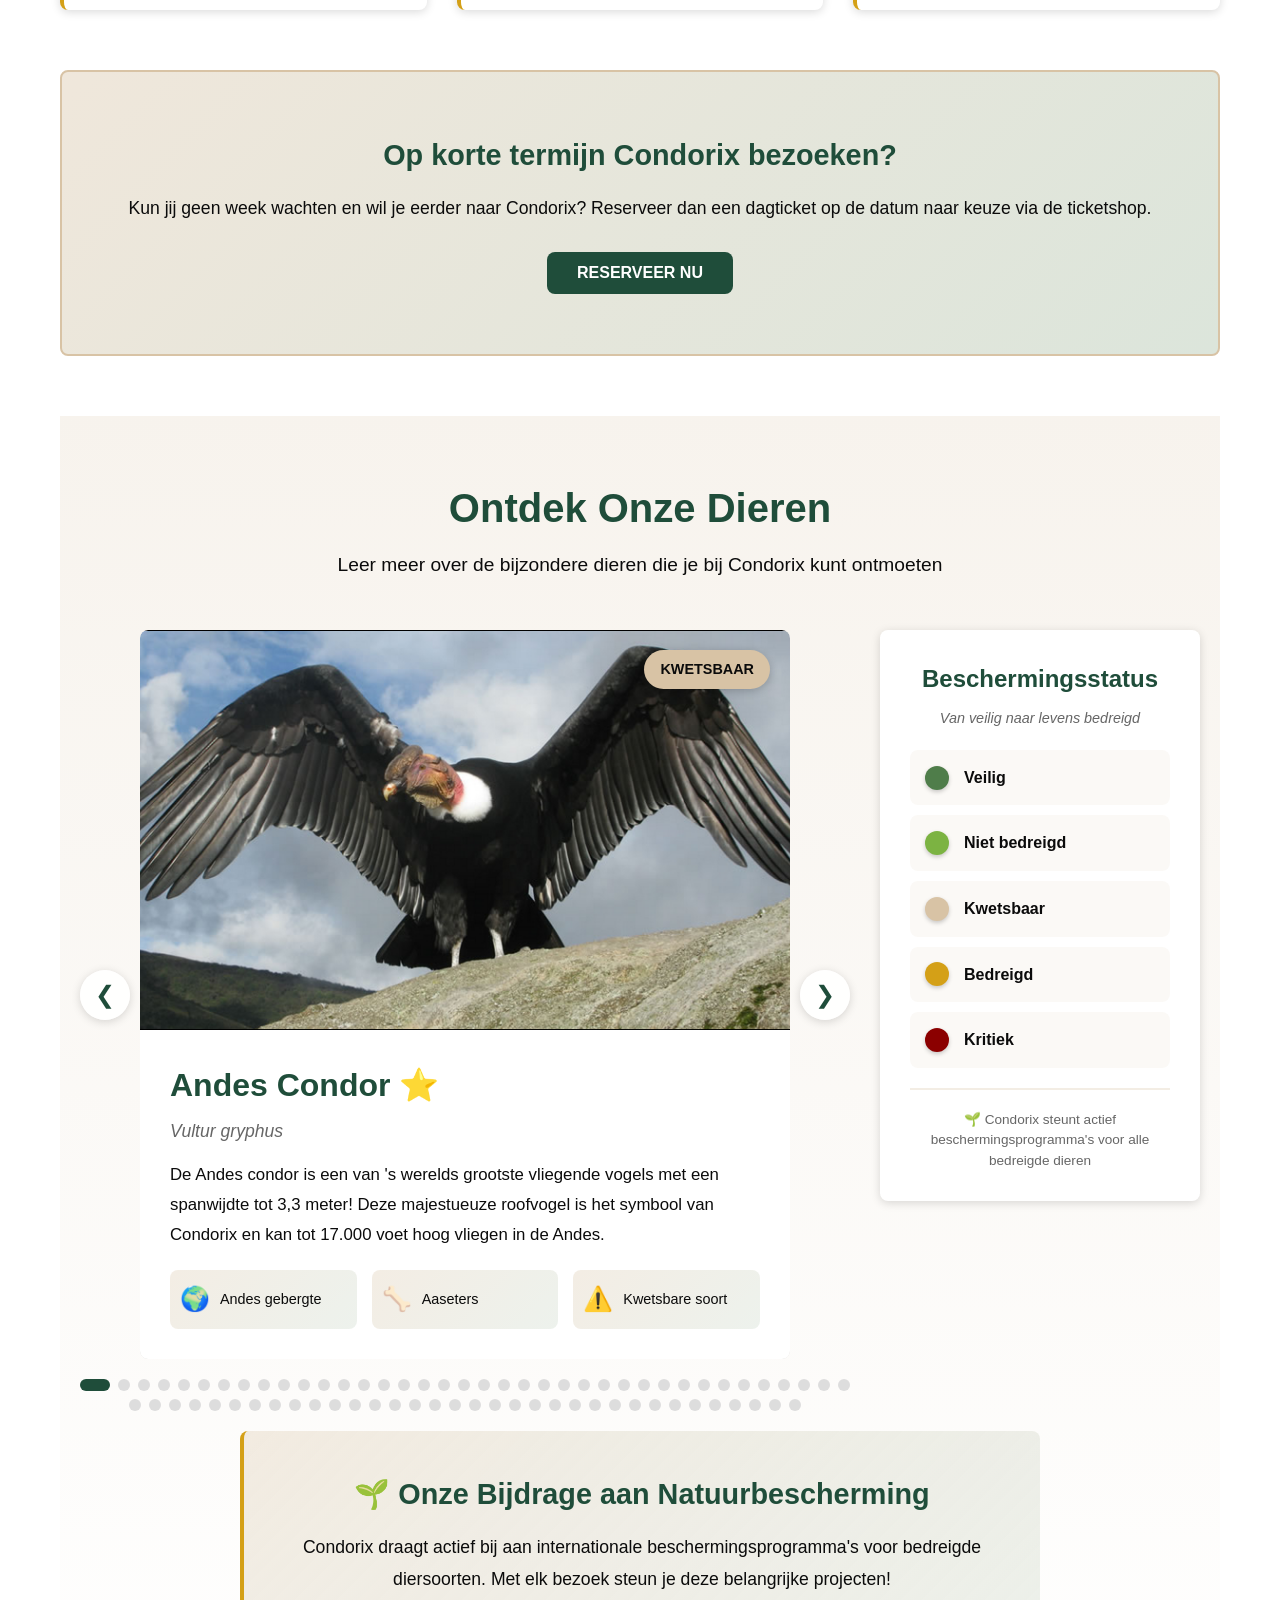
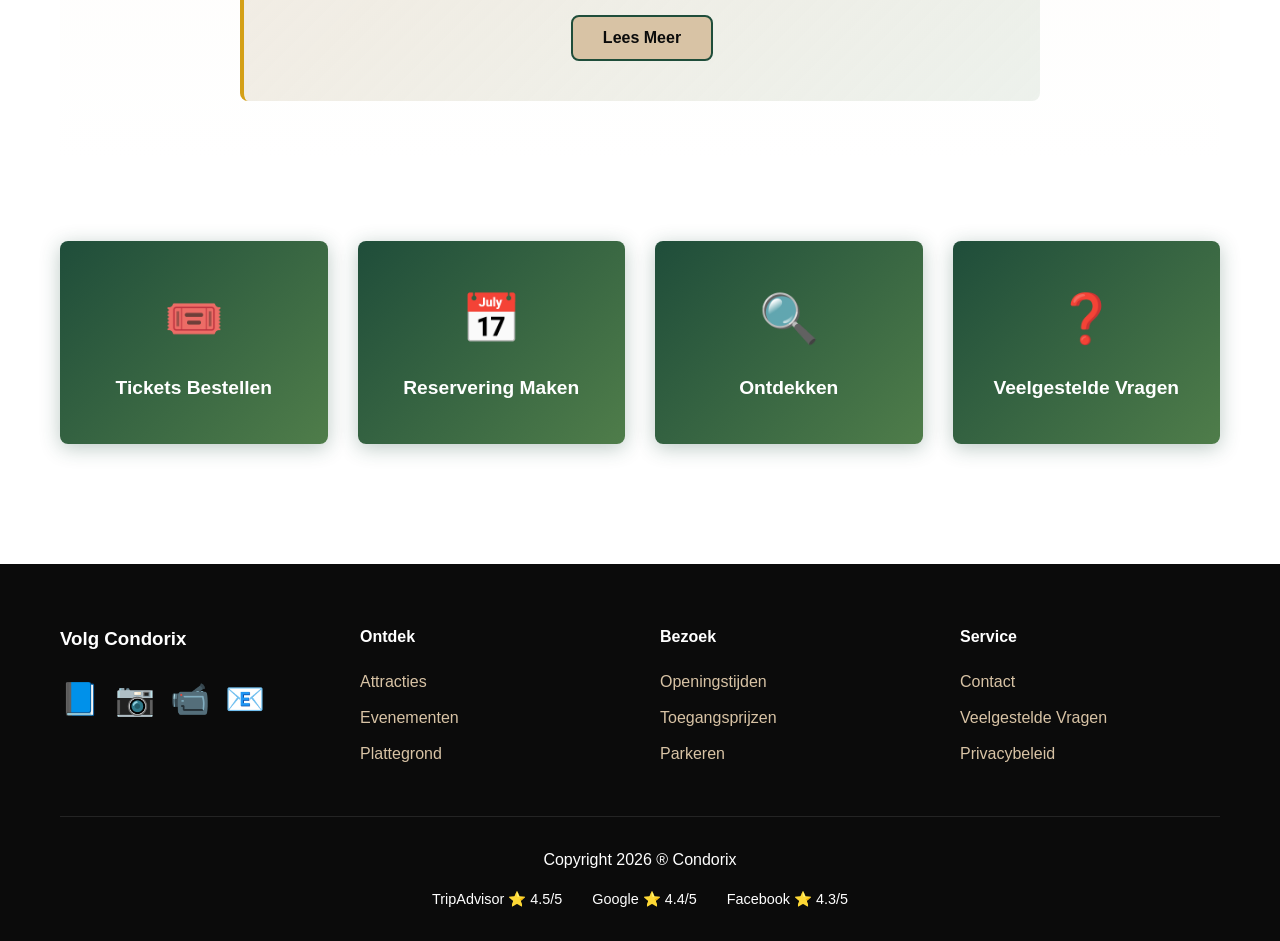
==== commit 8d0f5cac: "fix: header 3-koloms layout - logo links, nav midden, knoppen rechts" ====
--- a/index.html
+++ b/index.html
@@ -15,7 +15,6 @@
     <header class="main-header">
         <div class="container">
             <div class="header-content">
-                <div class="header-nav-group">
                 <div class="logo">
                     <h1>CONDORIX</h1>
                 </div>
@@ -40,7 +39,6 @@
                 <div class="header-actions">
                     <button onclick="openTicketModal()" class="btn-tickets">BESTEL TICKETS</button>
                     <button onclick="openAccountModal()" class="btn-account" id="accountButton">Mijn Account</button>
-                </div>
                 </div>
             </div>
         </div>
--- a/styles.css
+++ b/styles.css
@@ -290,14 +290,24 @@
     display: flex;
     justify-content: space-between;
     align-items: center;
-    flex-wrap: wrap;
-    gap: 20px;
-}
-
-.header-nav-group {
-    display: flex;
-    align-items: center;
-    gap: 8px;
+    flex-wrap: nowrap;
+}
+
+.header-content .logo {
+    flex: 1;
+}
+
+.header-content .main-nav {
+    flex: 2;
+    display: flex;
+    justify-content: center;
+}
+
+.header-content .header-actions {
+    flex: 1;
+    display: flex;
+    justify-content: flex-end;
+    gap: 6px;
 }
 
 .logo h1 {
